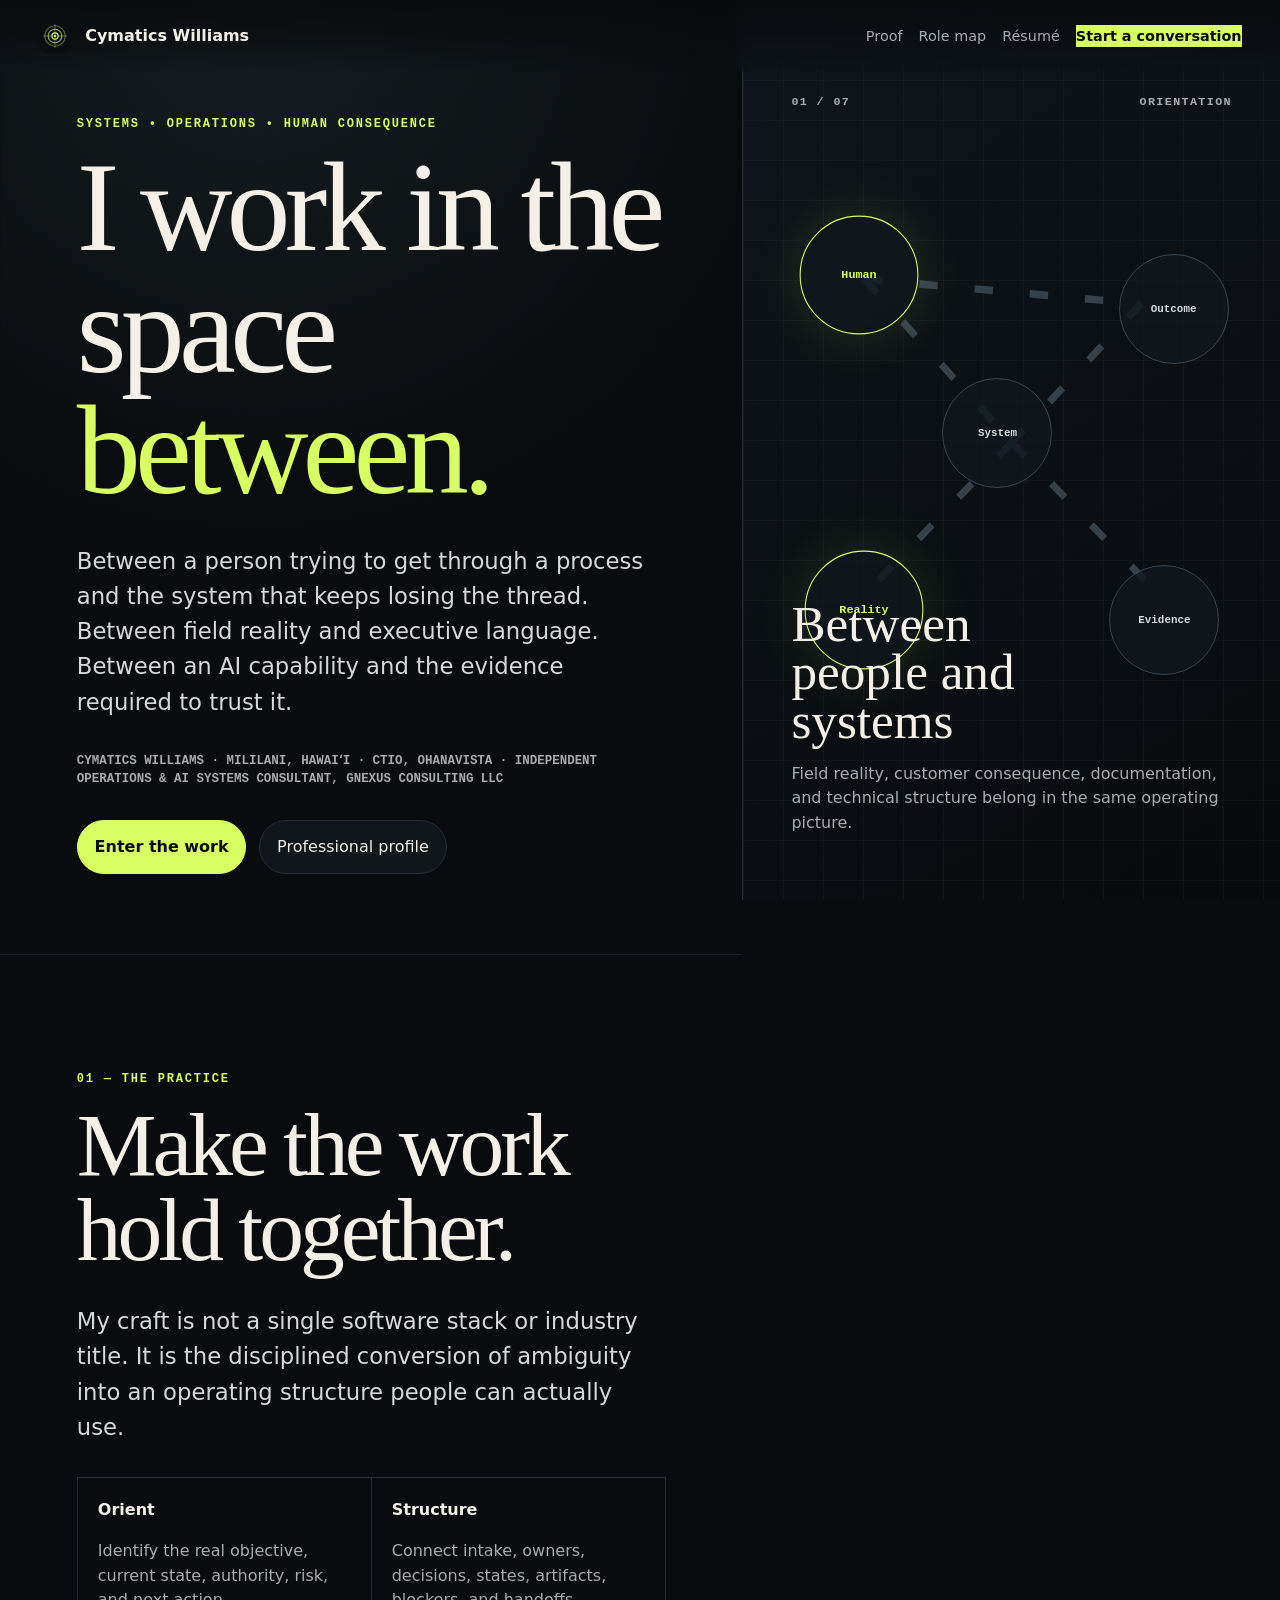
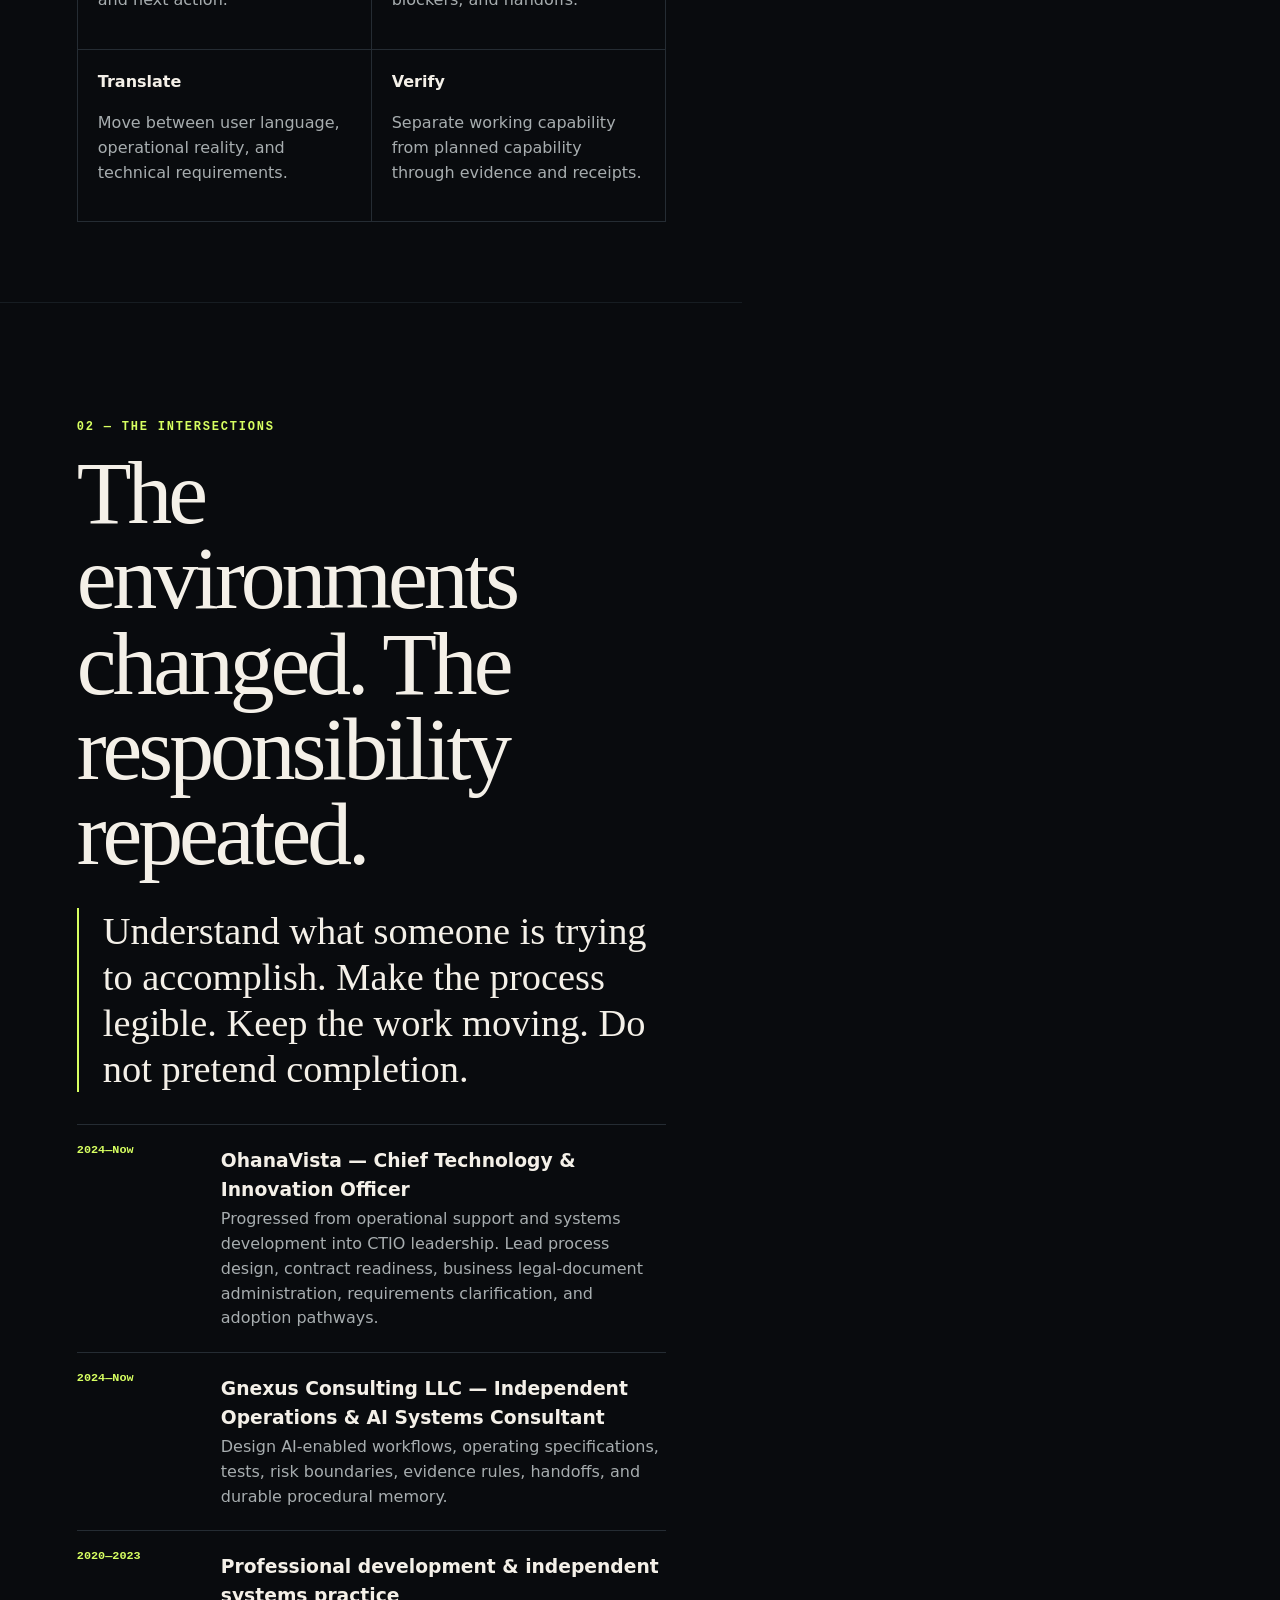
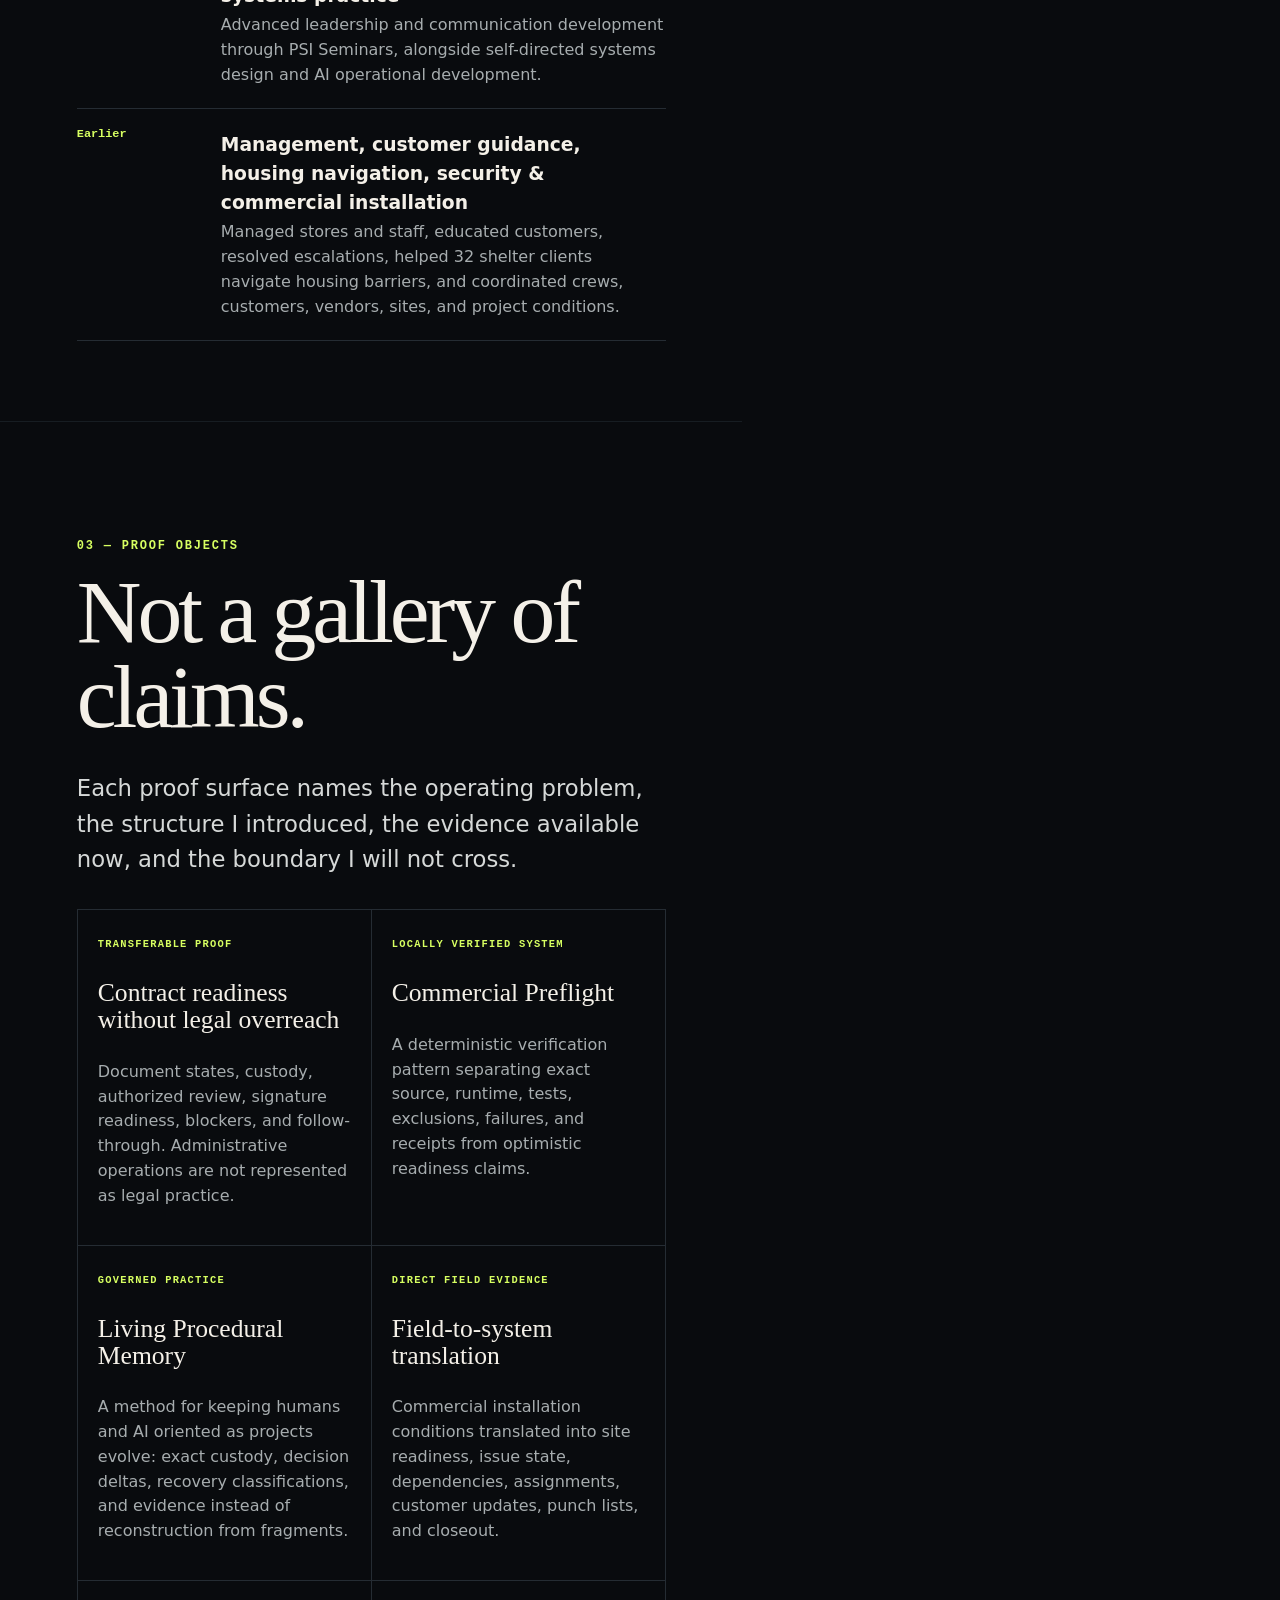
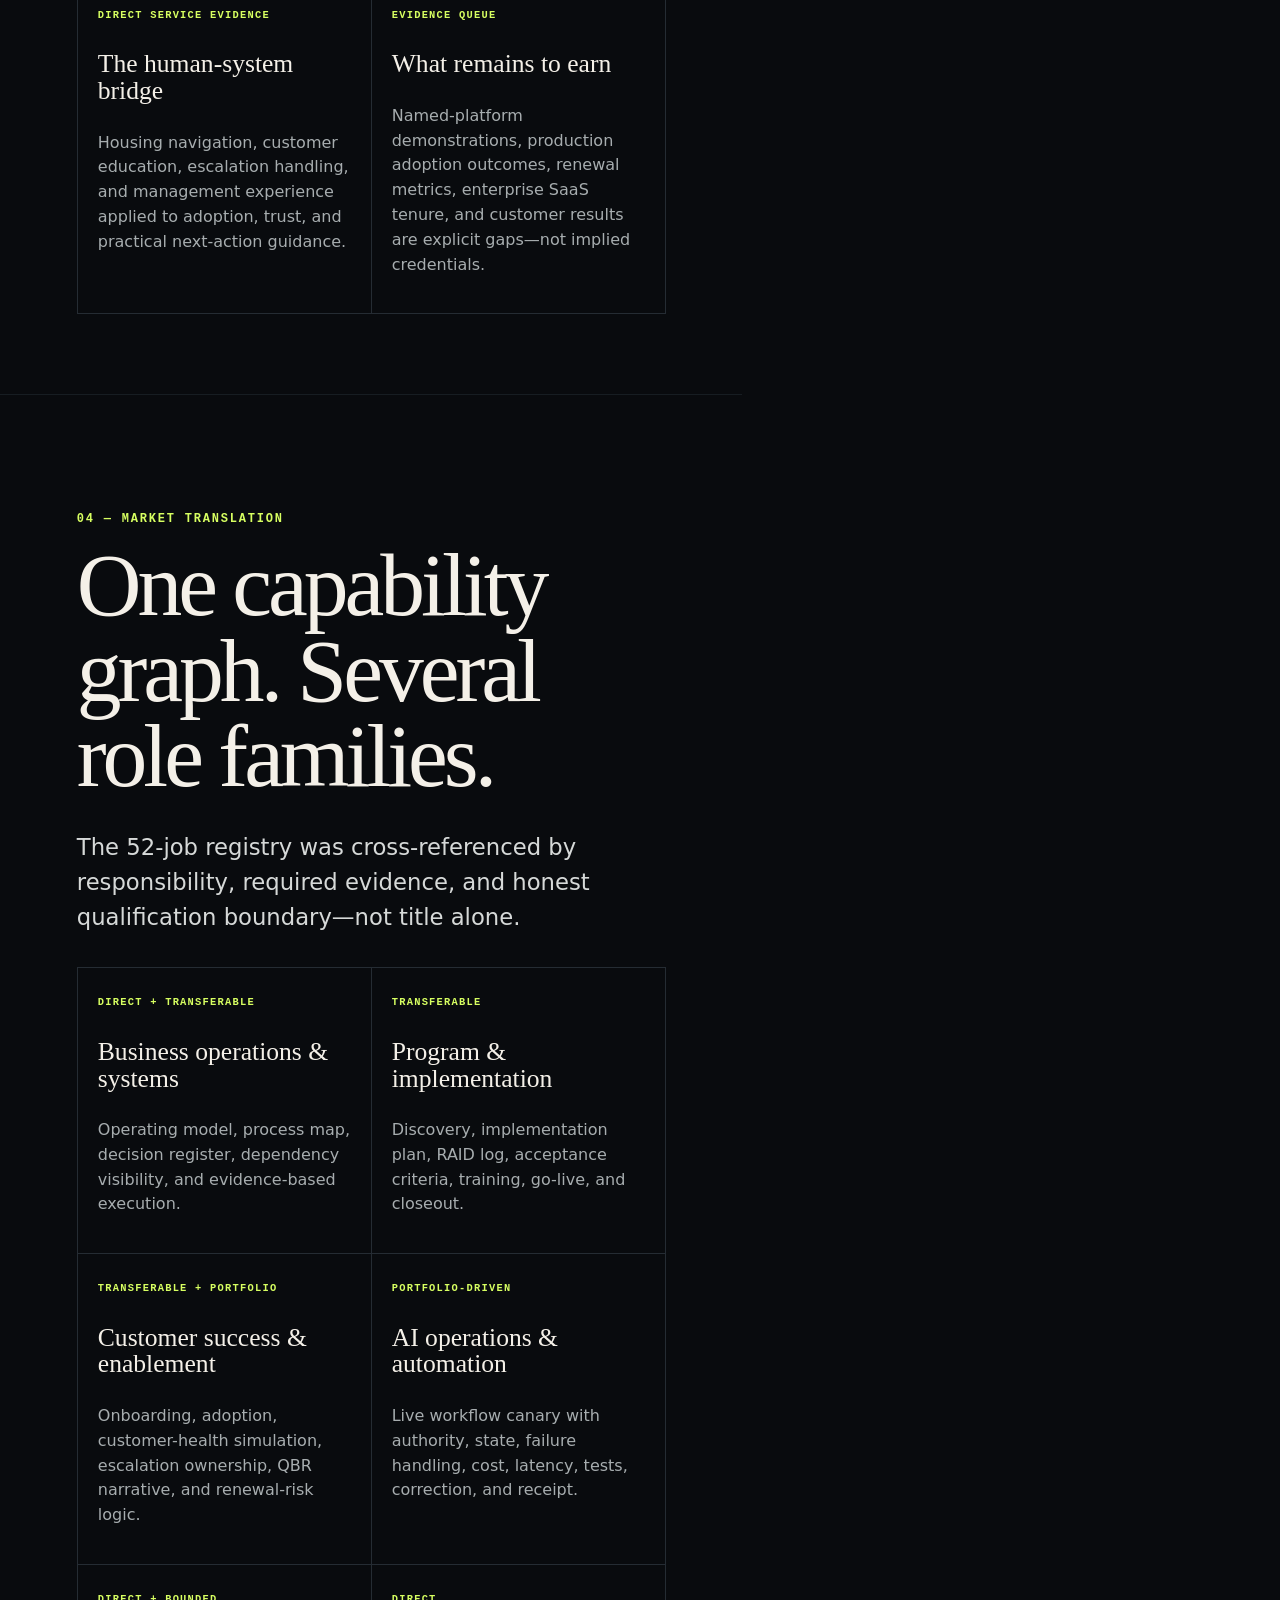
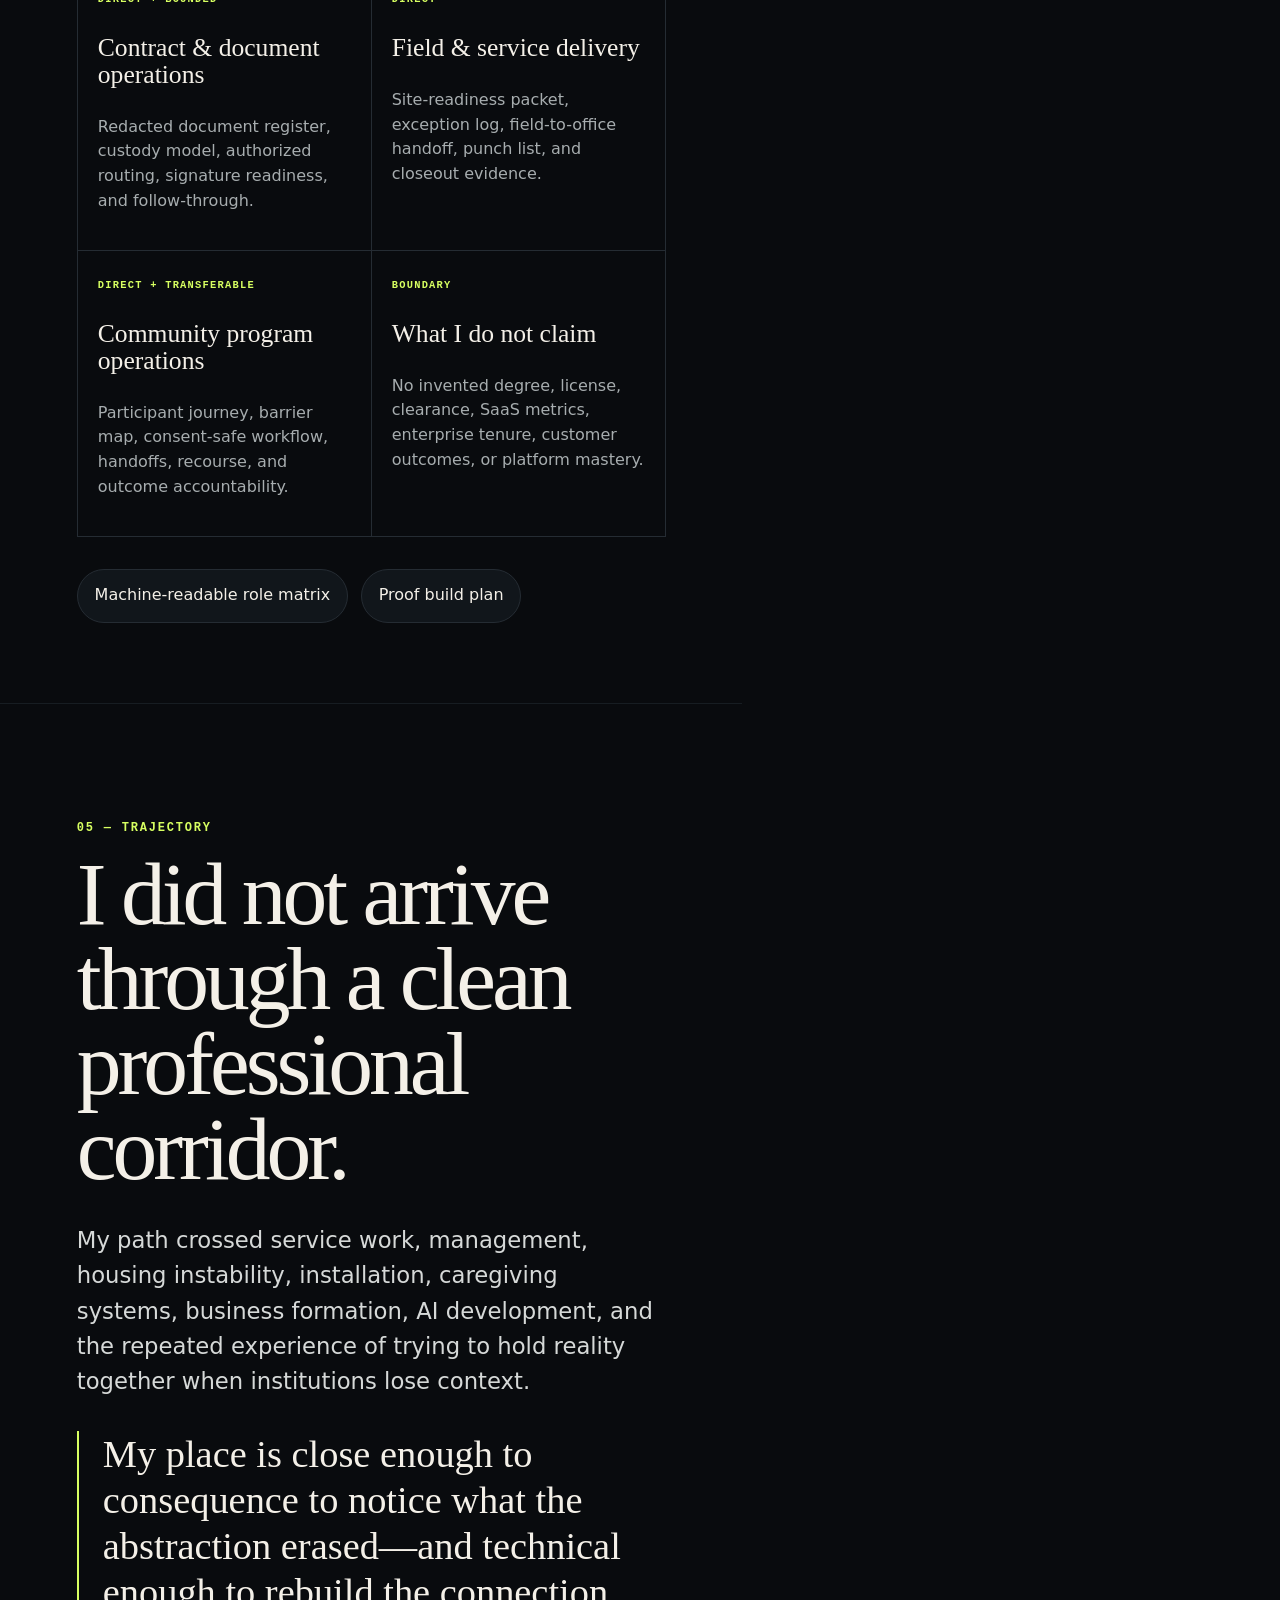
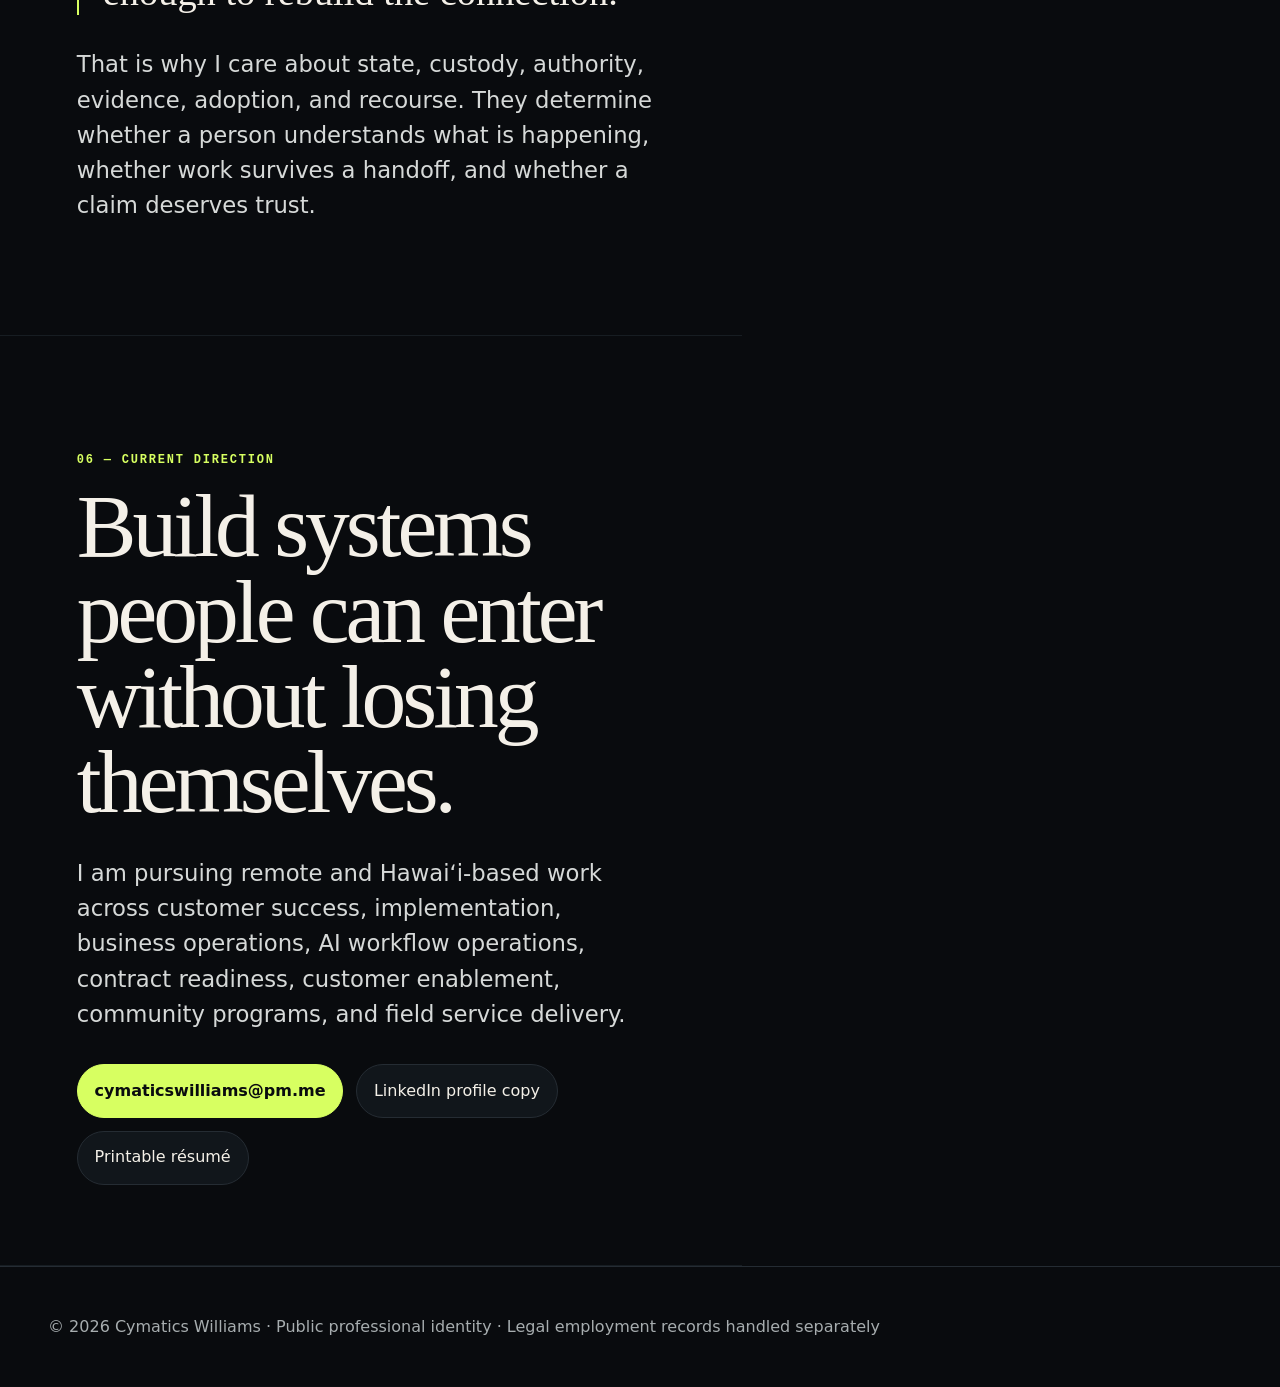
==== index.html @ 7f77fad2 "feat: build Cymatics GNX scroll-world portfolio" ====
<!doctype html><html lang="en"><head><meta charset="utf-8"><meta name="viewport" content="width=device-width,initial-scale=1"><title>Cymatics Williams — Systems, Operations & Human Consequence</title><meta name="description" content="Portfolio of Cymatics Williams: CTIO, operations and AI systems practitioner working across human needs, field reality, contract readiness, implementation, and evidence-based execution."><link rel="icon" href="assets/mark.svg"><link rel="stylesheet" href="assets/styles.css"></head><body><div class="progress"></div><header class="topbar"><a class="brand" href="/"><img src="assets/mark.svg" alt=""><span>Cymatics Williams</span></a><nav class="topnav"><a href="#proof">Proof</a><a href="#roles">Role map</a><a href="resume.html">Résumé</a><a class="cta" href="mailto:cymaticswilliams@pm.me">Start a conversation</a></nav></header><main class="world"><div class="story"><section class="scene hero" data-scene="origin"><div class="scene-inner"><p class="eyebrow">Systems • Operations • Human consequence</p><h1>I work in the space <em>between.</em></h1><p class="lede">Between a person trying to get through a process and the system that keeps losing the thread. Between field reality and executive language. Between an AI capability and the evidence required to trust it.</p><p class="micro">Cymatics Williams · Mililani, Hawaiʻi · CTIO, OhanaVista · Independent Operations & AI Systems Consultant, Gnexus Consulting LLC</p><div class="actions"><a class="button primary" href="#proof">Enter the work</a><a class="button" href="resume.html">Professional profile</a></div></div></section><section class="scene" data-scene="practice"><div class="scene-inner"><p class="eyebrow">01 — The practice</p><h2>Make the work hold together.</h2><p class="lede">My craft is not a single software stack or industry title. It is the disciplined conversion of ambiguity into an operating structure people can actually use.</p><div class="grid"><div class="card"><b>Orient</b><p>Identify the real objective, current state, authority, risk, and next action.</p></div><div class="card"><b>Structure</b><p>Connect intake, owners, decisions, states, artifacts, blockers, and handoffs.</p></div><div class="card"><b>Translate</b><p>Move between user language, operational reality, and technical requirements.</p></div><div class="card"><b>Verify</b><p>Separate working capability from planned capability through evidence and receipts.</p></div></div></div></section><section class="scene" data-scene="intersections"><div class="scene-inner"><p class="eyebrow">02 — The intersections</p><h2>The environments changed. The responsibility repeated.</h2><p class="quote">Understand what someone is trying to accomplish. Make the process legible. Keep the work moving. Do not pretend completion.</p><div class="timeline"><div class="time-row"><time>2024—Now</time><div><h3>OhanaVista — Chief Technology & Innovation Officer</h3><p>Progressed from operational support and systems development into CTIO leadership. Lead process design, contract readiness, business legal-document administration, requirements clarification, and adoption pathways.</p></div></div><div class="time-row"><time>2024—Now</time><div><h3>Gnexus Consulting LLC — Independent Operations & AI Systems Consultant</h3><p>Design AI-enabled workflows, operating specifications, tests, risk boundaries, evidence rules, handoffs, and durable procedural memory.</p></div></div><div class="time-row"><time>2020—2023</time><div><h3>Professional development & independent systems practice</h3><p>Advanced leadership and communication development through PSI Seminars, alongside self-directed systems design and AI operational development.</p></div></div><div class="time-row"><time>Earlier</time><div><h3>Management, customer guidance, housing navigation, security & commercial installation</h3><p>Managed stores and staff, educated customers, resolved escalations, helped 32 shelter clients navigate housing barriers, and coordinated crews, customers, vendors, sites, and project conditions.</p></div></div></div></div></section><section id="proof" class="scene" data-scene="proof"><div class="scene-inner"><p class="eyebrow">03 — Proof objects</p><h2>Not a gallery of claims.</h2><p class="lede">Each proof surface names the operating problem, the structure I introduced, the evidence available now, and the boundary I will not cross.</p><div class="grid"><article class="card"><span class="state">Transferable proof</span><h3>Contract readiness without legal overreach</h3><p>Document states, custody, authorized review, signature readiness, blockers, and follow-through. Administrative operations are not represented as legal practice.</p></article><article class="card"><span class="state">Locally verified system</span><h3>Commercial Preflight</h3><p>A deterministic verification pattern separating exact source, runtime, tests, exclusions, failures, and receipts from optimistic readiness claims.</p></article><article class="card"><span class="state">Governed practice</span><h3>Living Procedural Memory</h3><p>A method for keeping humans and AI oriented as projects evolve: exact custody, decision deltas, recovery classifications, and evidence instead of reconstruction from fragments.</p></article><article class="card"><span class="state">Direct field evidence</span><h3>Field-to-system translation</h3><p>Commercial installation conditions translated into site readiness, issue state, dependencies, assignments, customer updates, punch lists, and closeout.</p></article><article class="card"><span class="state">Direct service evidence</span><h3>The human-system bridge</h3><p>Housing navigation, customer education, escalation handling, and management experience applied to adoption, trust, and practical next-action guidance.</p></article><article class="card"><span class="state">Evidence queue</span><h3>What remains to earn</h3><p>Named-platform demonstrations, production adoption outcomes, renewal metrics, enterprise SaaS tenure, and customer results are explicit gaps—not implied credentials.</p></article></div></div></section><section id="roles" class="scene" data-scene="roles"><div class="scene-inner"><p class="eyebrow">04 — Market translation</p><h2>One capability graph. Several role families.</h2><p class="lede">The 52-job registry was cross-referenced by responsibility, required evidence, and honest qualification boundary—not title alone.</p><div class="grid"><article class="card"><span class="state">Direct + transferable</span><h3>Business operations & systems</h3><p>Operating model, process map, decision register, dependency visibility, and evidence-based execution.</p></article><article class="card"><span class="state">Transferable</span><h3>Program & implementation</h3><p>Discovery, implementation plan, RAID log, acceptance criteria, training, go-live, and closeout.</p></article><article class="card"><span class="state">Transferable + portfolio</span><h3>Customer success & enablement</h3><p>Onboarding, adoption, customer-health simulation, escalation ownership, QBR narrative, and renewal-risk logic.</p></article><article class="card"><span class="state">Portfolio-driven</span><h3>AI operations & automation</h3><p>Live workflow canary with authority, state, failure handling, cost, latency, tests, correction, and receipt.</p></article><article class="card"><span class="state">Direct + bounded</span><h3>Contract & document operations</h3><p>Redacted document register, custody model, authorized routing, signature readiness, and follow-through.</p></article><article class="card"><span class="state">Direct</span><h3>Field & service delivery</h3><p>Site-readiness packet, exception log, field-to-office handoff, punch list, and closeout evidence.</p></article><article class="card"><span class="state">Direct + transferable</span><h3>Community program operations</h3><p>Participant journey, barrier map, consent-safe workflow, handoffs, recourse, and outcome accountability.</p></article><article class="card"><span class="state">Boundary</span><h3>What I do not claim</h3><p>No invented degree, license, clearance, SaaS metrics, enterprise tenure, customer outcomes, or platform mastery.</p></article></div><div class="actions"><a class="button" href="data/job-proof-matrix.json">Machine-readable role matrix</a><a class="button" href="docs/PORTFOLIO_PROOF_PLAN.md">Proof build plan</a></div></div></section><section class="scene" data-scene="trajectory"><div class="scene-inner"><p class="eyebrow">05 — Trajectory</p><h2>I did not arrive through a clean professional corridor.</h2><p class="lede">My path crossed service work, management, housing instability, installation, caregiving systems, business formation, AI development, and the repeated experience of trying to hold reality together when institutions lose context.</p><p class="quote">My place is close enough to consequence to notice what the abstraction erased—and technical enough to rebuild the connection.</p><p class="lede">That is why I care about state, custody, authority, evidence, adoption, and recourse. They determine whether a person understands what is happening, whether work survives a handoff, and whether a claim deserves trust.</p></div></section><section class="scene" data-scene="contact"><div class="scene-inner"><p class="eyebrow">06 — Current direction</p><h2>Build systems people can enter without losing themselves.</h2><p class="lede">I am pursuing remote and Hawaiʻi-based work across customer success, implementation, business operations, AI workflow operations, contract readiness, customer enablement, community programs, and field service delivery.</p><div class="actions"><a class="button primary" href="mailto:cymaticswilliams@pm.me">cymaticswilliams@pm.me</a><a class="button" href="linkedin/PROFILE_COPY.md">LinkedIn profile copy</a><a class="button" href="resume.html">Printable résumé</a></div></div></section></div><aside class="world-rail"><div class="world-stage"><div class="stage-grid"></div><div class="stage-head"><span class="scene-index">01 / 07</span><span class="stage-state">ORIENTATION</span></div><div class="system-map"><svg class="connectors" viewBox="0 0 100 100" preserveAspectRatio="none"><path d="M18 20L78 25"/><path d="M78 25L50 53"/><path d="M50 53L20 82"/><path d="M50 53L80 82"/><path d="M18 20L50 53"/></svg><div class="node">Human</div><div class="node">Outcome</div><div class="node">System</div><div class="node">Reality</div><div class="node">Evidence</div></div><div class="stage-title"><strong>Between people and systems</strong><span>Field reality, customer consequence, documentation, and technical structure belong in the same operating picture.</span></div></div></aside></main><footer class="footer">© 2026 Cymatics Williams · Public professional identity · Legal employment records handled separately</footer><script src="assets/app.js"></script></body></html>
---- assets/styles.css ----
:root{--ink:#f4f0e8;--muted:#a7adaf;--bg:#090b0e;--panel:#101419;--line:#252c33;--signal:#d7ff61;--blue:#80d5ff;--serif:Georgia,'Times New Roman',serif;--sans:Inter,system-ui,'Segoe UI',sans-serif;--mono:Consolas,monospace}*{box-sizing:border-box}html{scroll-behavior:smooth;background:var(--bg)}body{margin:0;color:var(--ink);background:radial-gradient(circle at 20% 0,#161d20,transparent 34rem),var(--bg);font:16px/1.55 var(--sans)}a{color:inherit}a:hover{color:var(--signal)}.topbar{position:fixed;z-index:40;inset:0 0 auto;height:72px;display:flex;align-items:center;justify-content:space-between;padding:0 clamp(1rem,3vw,3rem);background:linear-gradient(#090b0ef2,#090b0eaa,transparent);backdrop-filter:blur(8px)}.brand{display:flex;align-items:center;gap:.8rem;text-decoration:none;font-weight:800}.brand img{width:34px}.topnav{display:flex;gap:1rem;align-items:center}.topnav a{text-decoration:none;color:var(--muted);font-size:.9rem}.topnav .cta,.button.primary{color:#090b0e;background:var(--signal);border-color:var(--signal);font-weight:800}.progress{position:fixed;z-index:50;top:0;left:0;height:3px;width:0;background:linear-gradient(90deg,var(--signal),var(--blue))}.world{display:grid;grid-template-columns:minmax(0,1fr) minmax(330px,42vw);max-width:1600px;margin:auto}.scene{min-height:100vh;padding:clamp(7rem,13vh,10rem) clamp(1.25rem,6vw,6rem) 5rem;display:flex;align-items:center;border-bottom:1px solid #171d22}.scene-inner{max-width:780px}.eyebrow{font:700 .75rem var(--mono);text-transform:uppercase;letter-spacing:.15em;color:var(--signal);margin:0 0 1rem}.hero h1,.scene h2,.page h1{font-family:var(--serif);font-weight:400;letter-spacing:-.045em;line-height:.95;margin:0}.hero h1{font-size:clamp(4rem,10vw,9.2rem)}.hero h1 em{font-style:normal;color:var(--signal)}.scene h2{font-size:clamp(3rem,7vw,6.4rem);max-width:12ch}.lede{font-size:clamp(1.12rem,2vw,1.42rem);color:#d6d9d8;max-width:65ch;margin:2rem 0}.micro{font:600 .78rem/1.45 var(--mono);color:var(--muted);text-transform:uppercase}.actions{display:flex;flex-wrap:wrap;gap:.8rem;margin-top:2rem}.button{display:inline-flex;padding:.85rem 1.05rem;border:1px solid var(--line);border-radius:99px;text-decoration:none;background:#11161b}.world-stage{position:sticky;top:0;height:100vh;border-left:1px solid var(--line);overflow:hidden;background:linear-gradient(150deg,#0f151a,#080a0d)}.stage-grid{position:absolute;inset:0;background-image:linear-gradient(#ffffff08 1px,transparent 1px),linear-gradient(90deg,#ffffff08 1px,transparent 1px);background-size:40px 40px}.stage-head{position:absolute;top:95px;left:3rem;right:3rem;display:flex;justify-content:space-between}.scene-index,.stage-state{font:700 .73rem var(--mono);color:var(--muted);letter-spacing:.12em}.stage-title{position:absolute;left:3rem;right:2rem;bottom:4rem}.stage-title strong{display:block;font:400 clamp(2rem,4vw,4.5rem)/.95 var(--serif);max-width:9ch}.stage-title span{display:block;color:var(--muted);margin-top:1rem;max-width:42ch}.system-map{position:absolute;inset:20% 7% 25%}.node{position:absolute;display:grid;place-items:center;width:110px;aspect-ratio:1;border:1px solid #3a444c;border-radius:50%;background:#11171dcc;color:#d7dddd;text-align:center;font:700 .68rem var(--mono);transition:.6s}.node.active{border-color:var(--signal);color:var(--signal);transform:scale(1.08);box-shadow:0 0 55px #d7ff6120}.node:nth-of-type(1){left:5%;top:8%}.node:nth-of-type(2){right:3%;top:15%}.node:nth-of-type(3){left:35%;top:40%}.node:nth-of-type(4){left:6%;bottom:2%}.node:nth-of-type(5){right:5%;bottom:0}.connectors{position:absolute;inset:0;width:100%;height:100%}.connectors path{fill:none;stroke:#34404a;stroke-width:1.5;stroke-dasharray:4 8}.connectors path.active{stroke:var(--signal)}.grid{display:grid;grid-template-columns:repeat(2,minmax(0,1fr));gap:1px;background:var(--line);border:1px solid var(--line);margin-top:2rem}.card{background:var(--bg);padding:1.25rem}.card b{display:block;margin-bottom:.4rem}.card p,.card li{color:var(--muted)}.state{font:700 .65rem var(--mono);color:var(--signal);letter-spacing:.12em;text-transform:uppercase}.card h3{font:400 1.6rem/1.05 var(--serif)}.quote{border-left:2px solid var(--signal);padding-left:1.5rem;margin:2rem 0;font:400 clamp(1.5rem,3vw,2.4rem)/1.2 var(--serif)}.timeline{border-top:1px solid var(--line)}.time-row{display:grid;grid-template-columns:8rem 1fr;gap:1rem;padding:1.1rem 0;border-bottom:1px solid var(--line)}.time-row time{font:700 .74rem var(--mono);color:var(--signal)}.time-row h3,.time-row p{margin:.2rem 0}.time-row p{color:var(--muted)}.page{max-width:980px;margin:auto;padding:9rem 1.25rem 6rem}.page h1{font-size:clamp(3rem,8vw,6rem)}.page h2{font:400 2rem var(--serif);margin-top:3rem}.page p,.page li{color:#c7ccce}.meta{color:var(--signal);font:700 .73rem var(--mono);letter-spacing:.12em;text-transform:uppercase}.truth{padding:1rem;border:1px solid #73512f;background:#21170e;color:#ffd9b5;margin:2rem 0}.footer{padding:3rem;border-top:1px solid var(--line);color:var(--muted)}@media(max-width:900px){.world{display:block}.world-rail{display:none}.topnav a:not(.cta){display:none}.scene{min-height:auto;padding-top:7rem;padding-bottom:7rem}.hero{min-height:100vh}.grid{grid-template-columns:1fr}.time-row{grid-template-columns:1fr}}@media print{body{background:white;color:#111}.topbar,.world-rail,.progress,.actions{display:none}.page{padding:0}.page p,.page li{color:#222}}
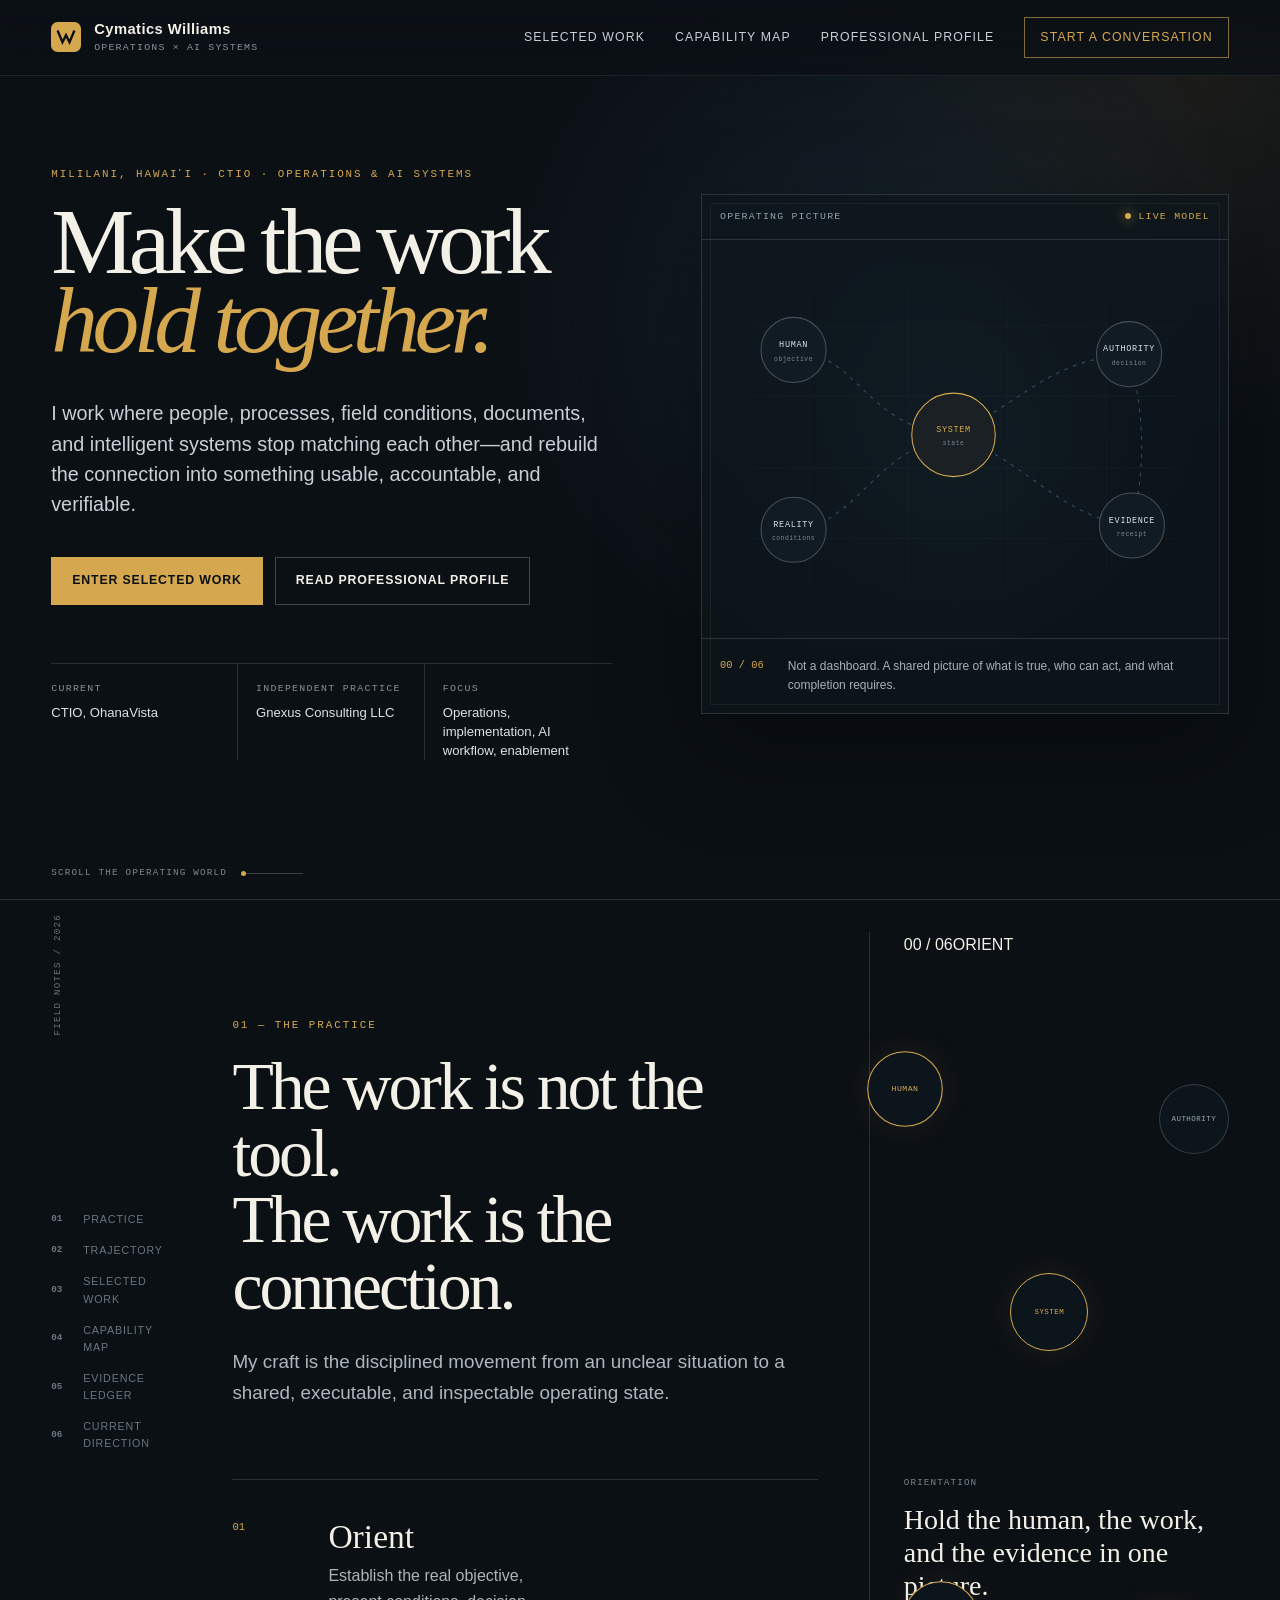
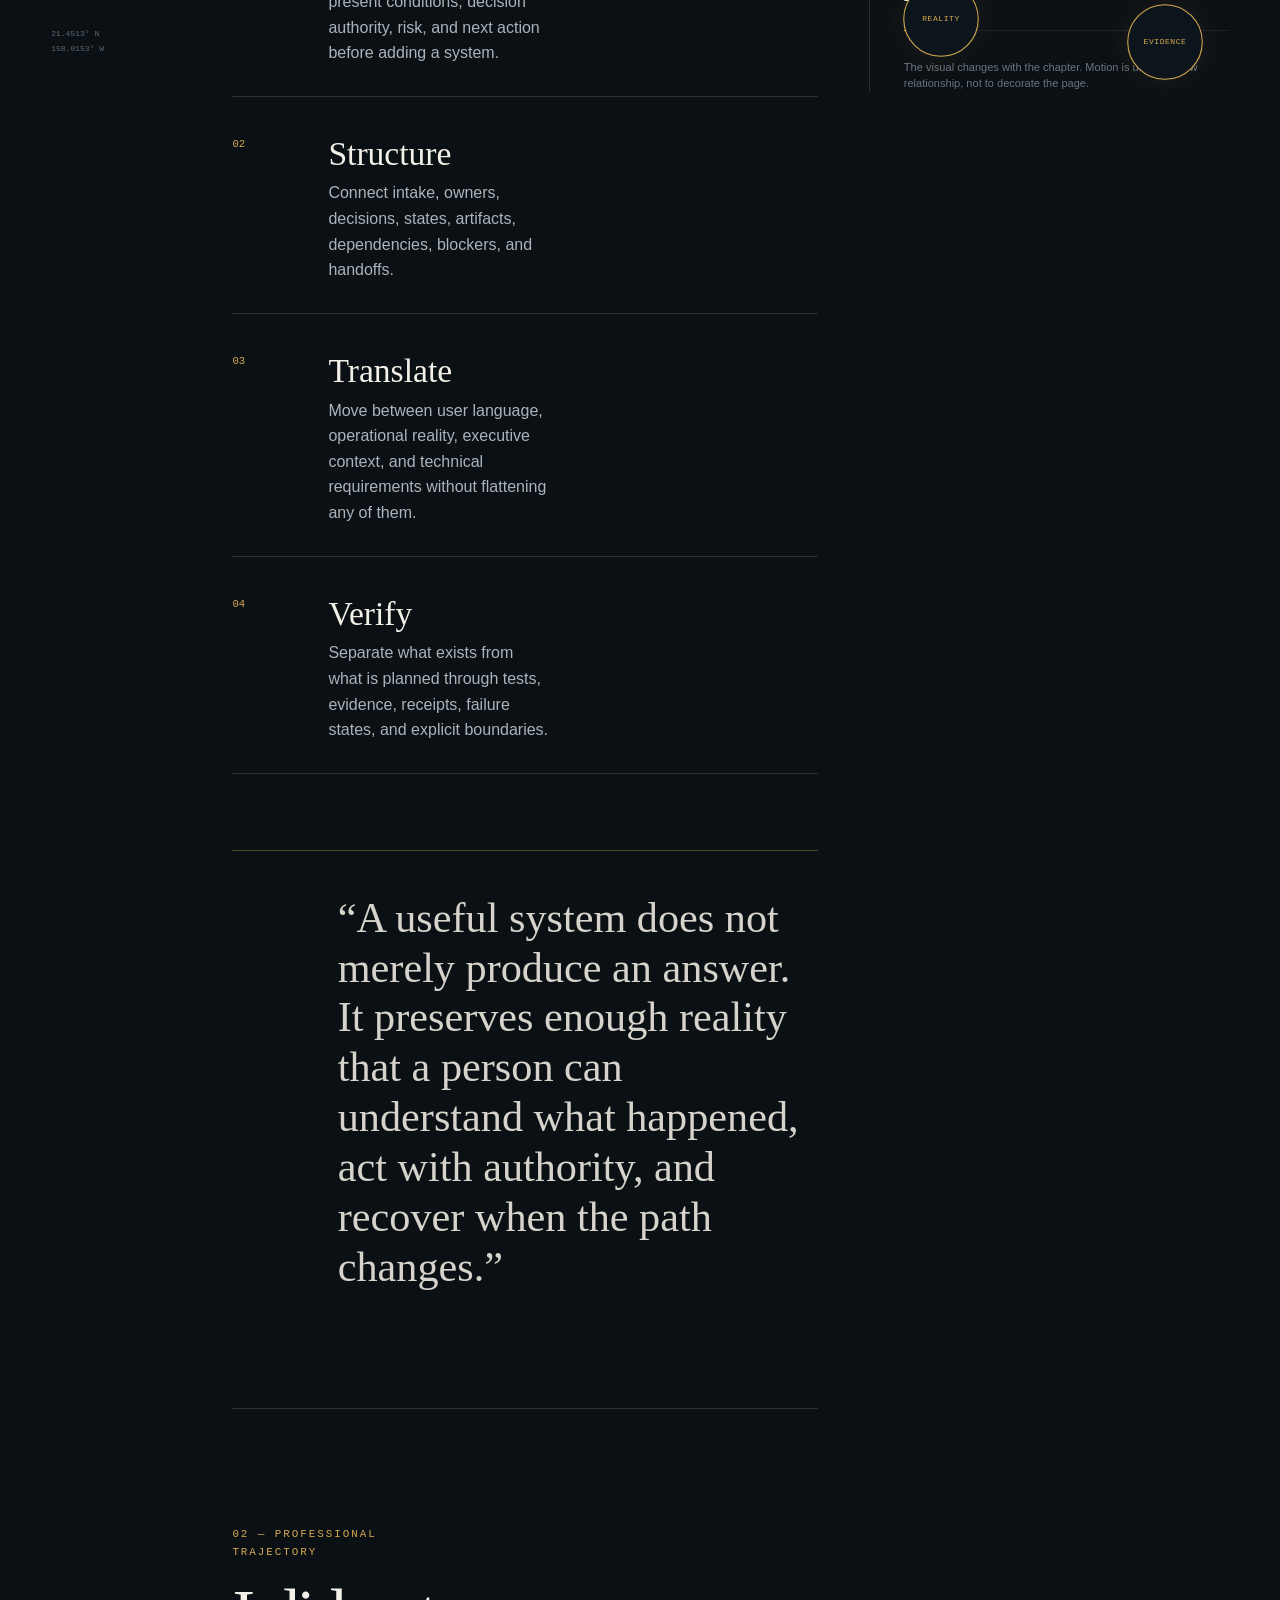
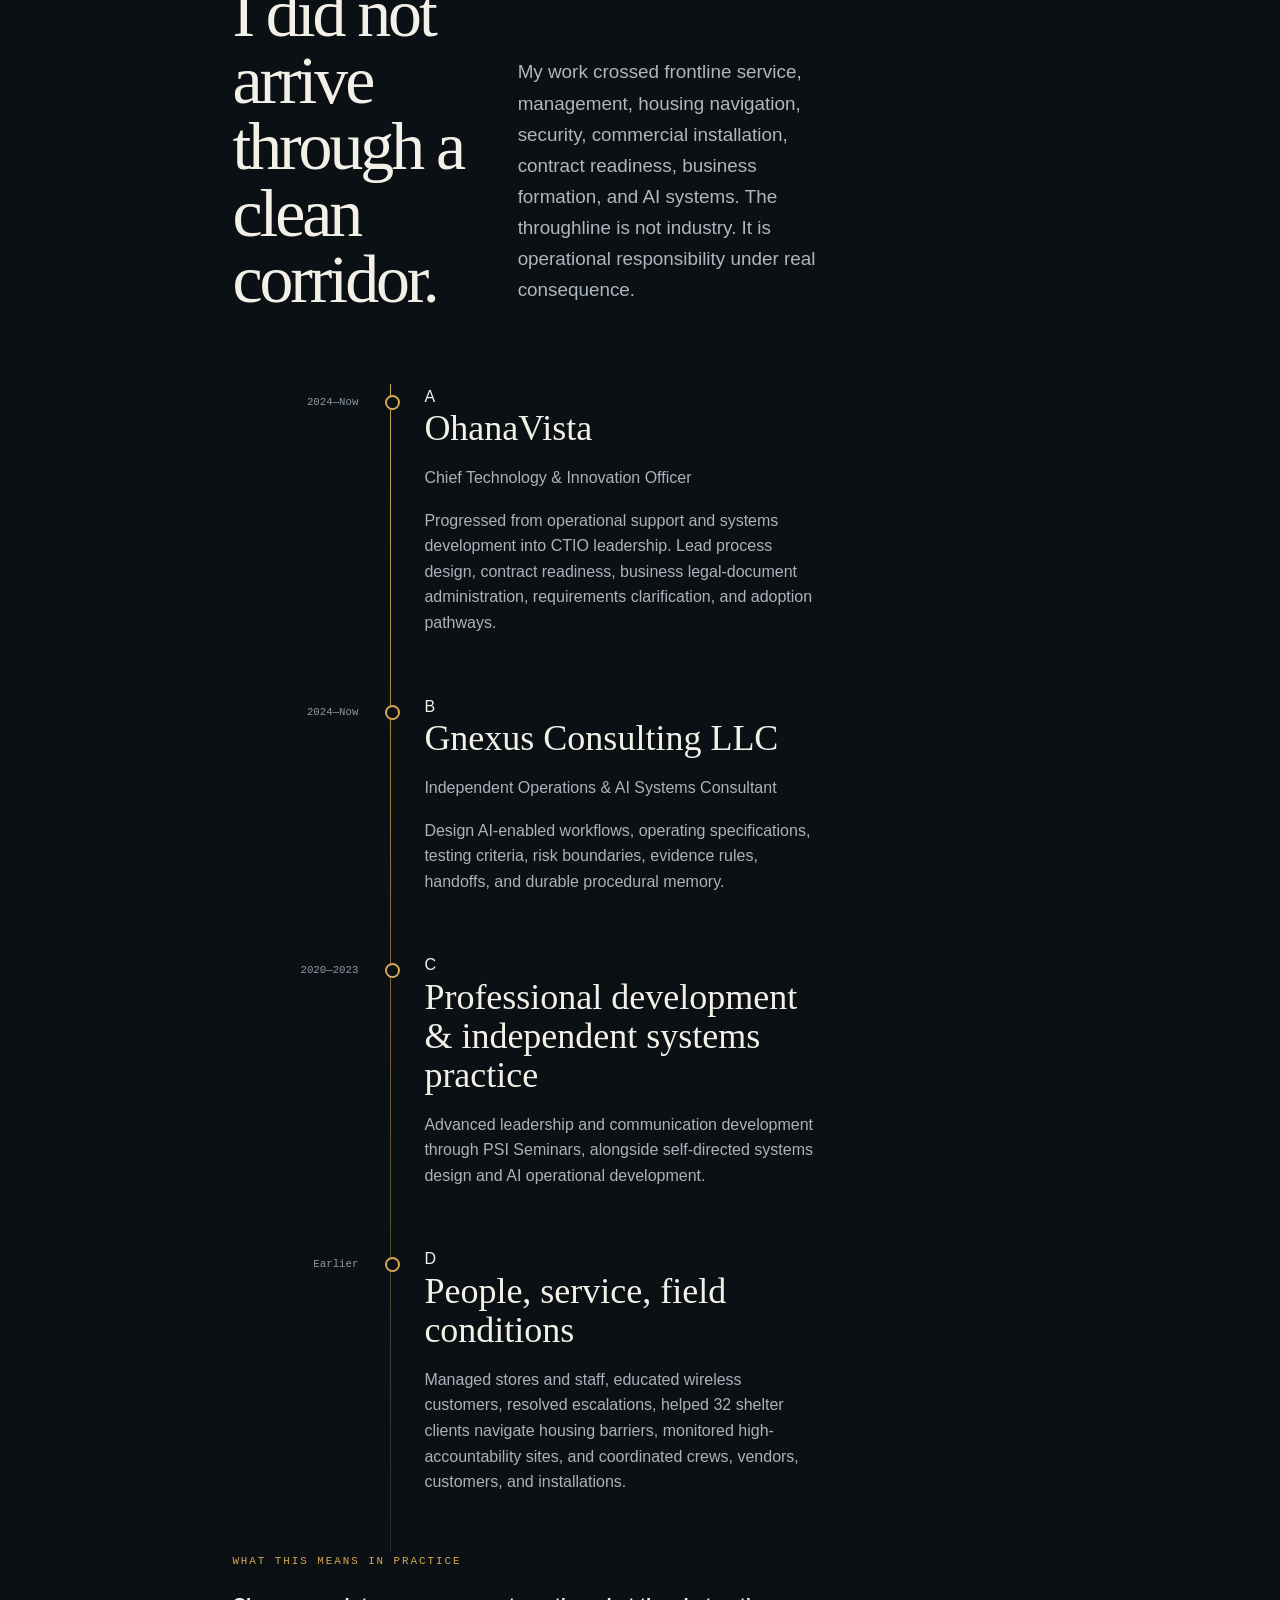
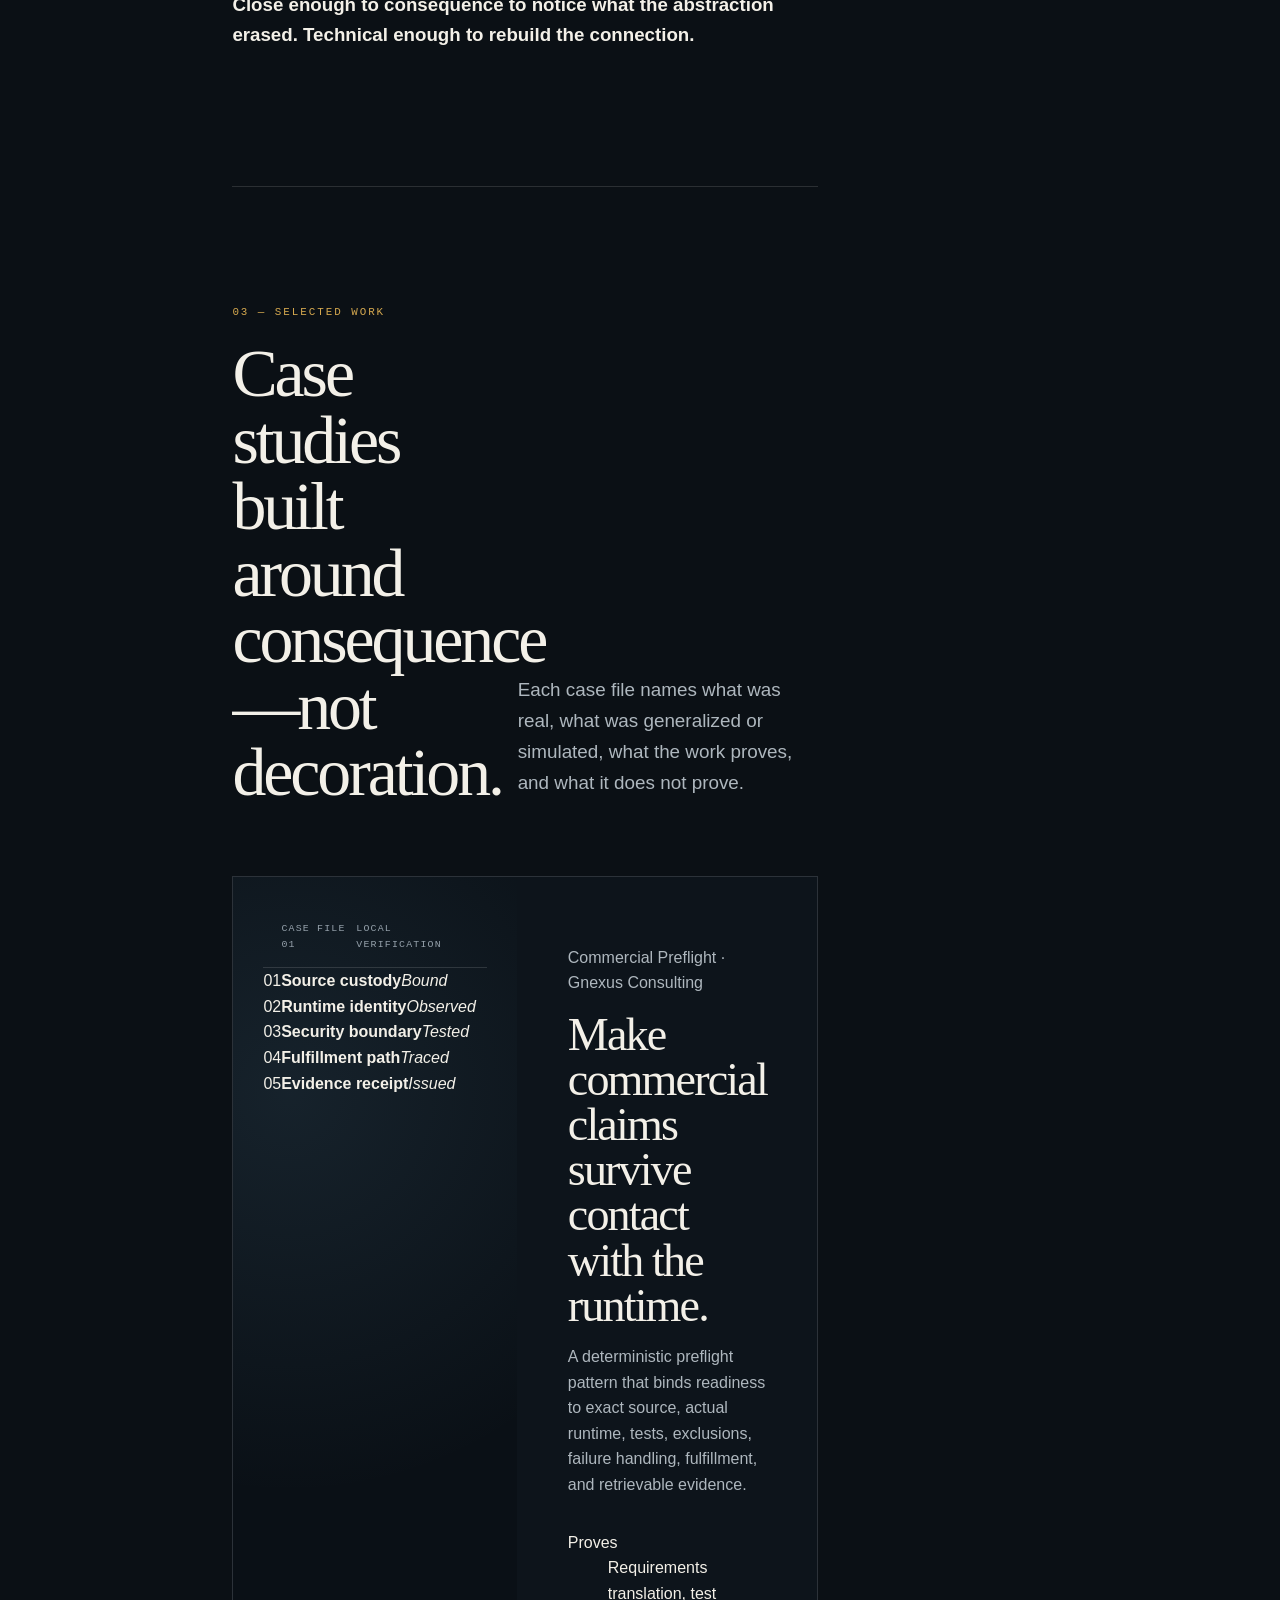
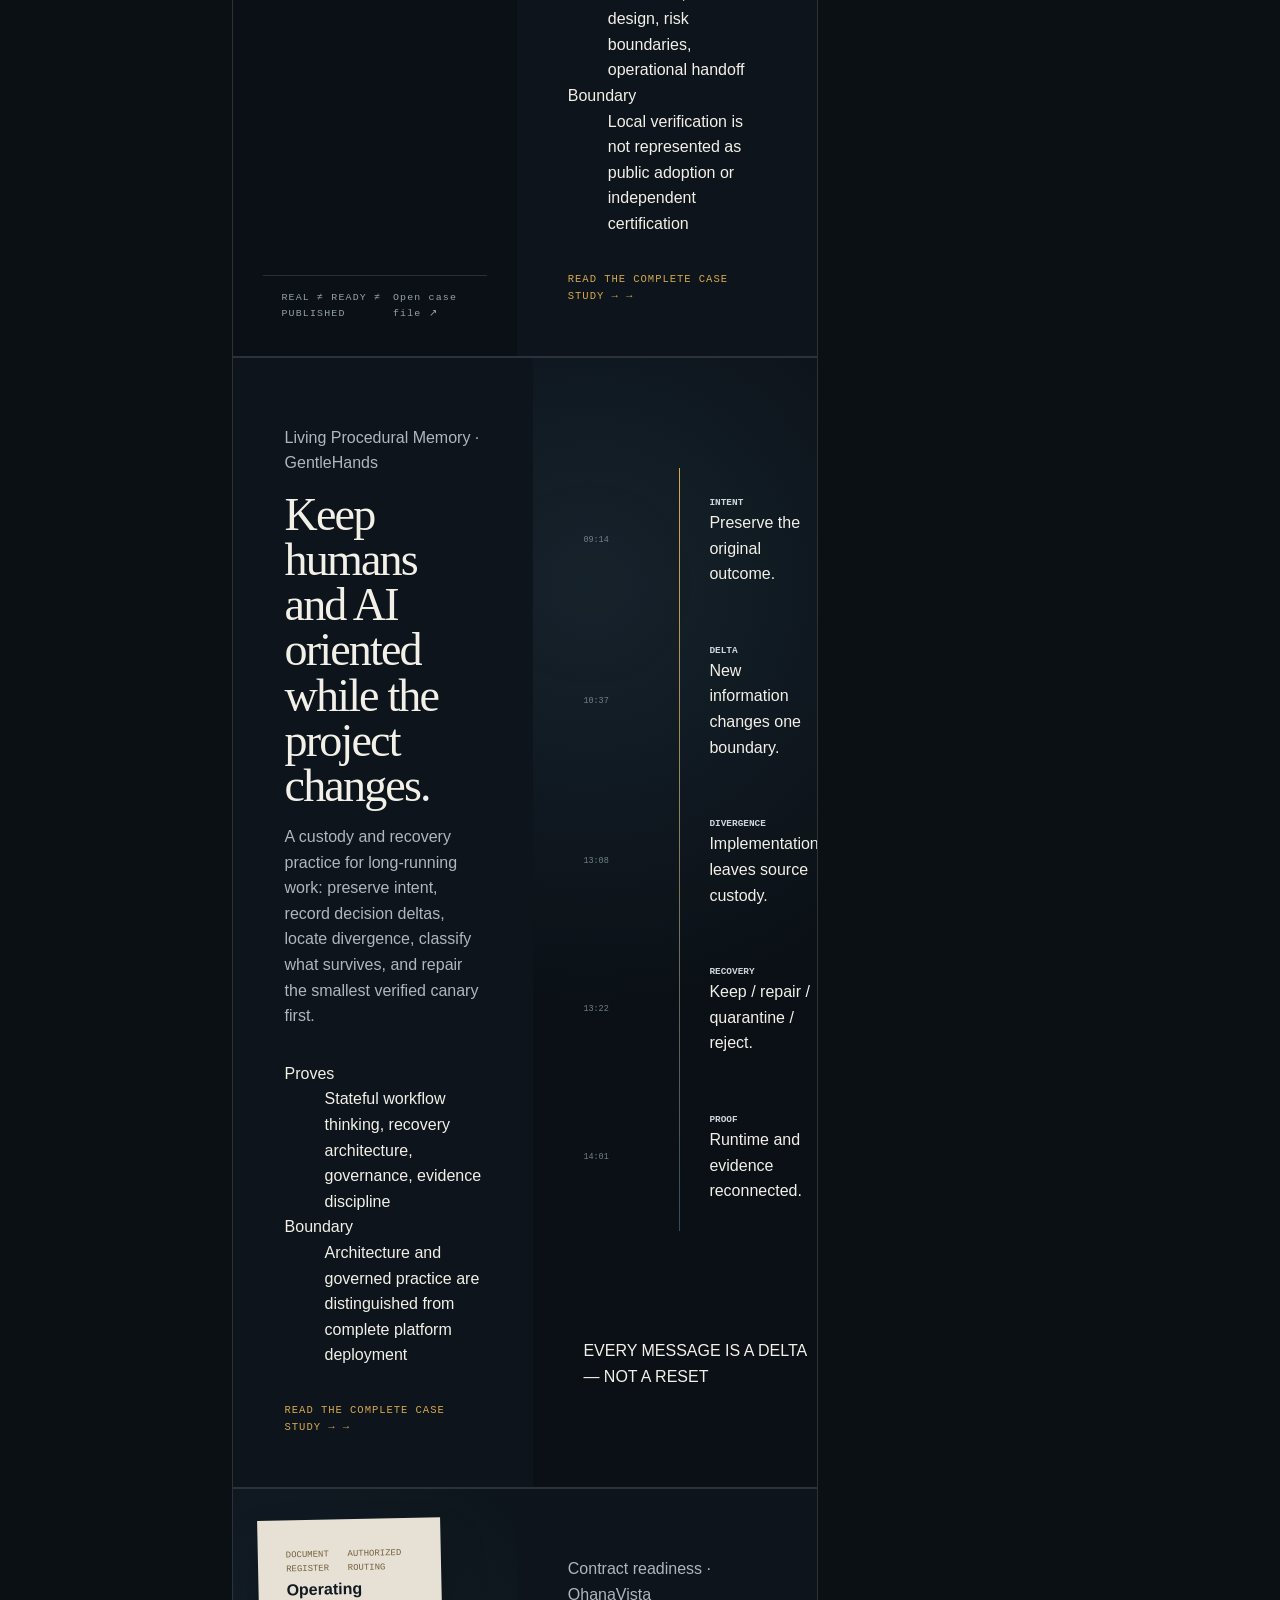
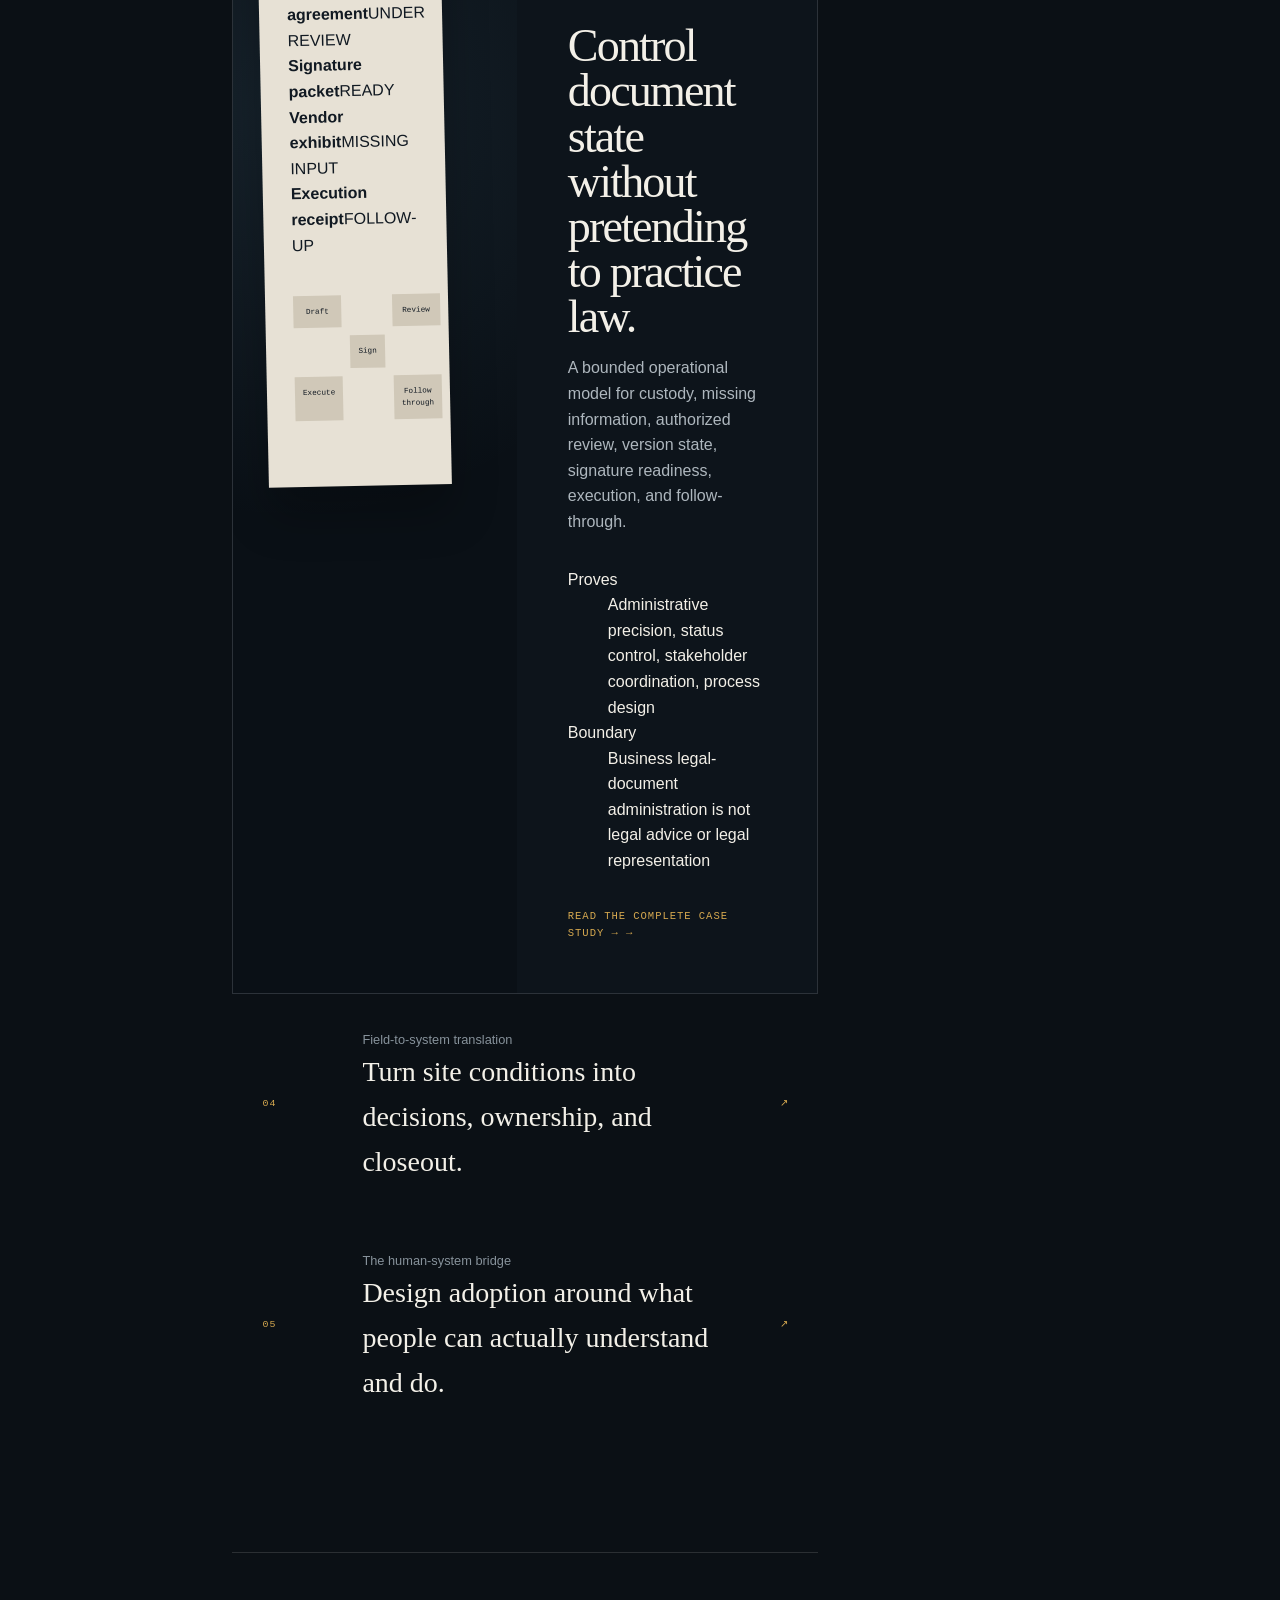
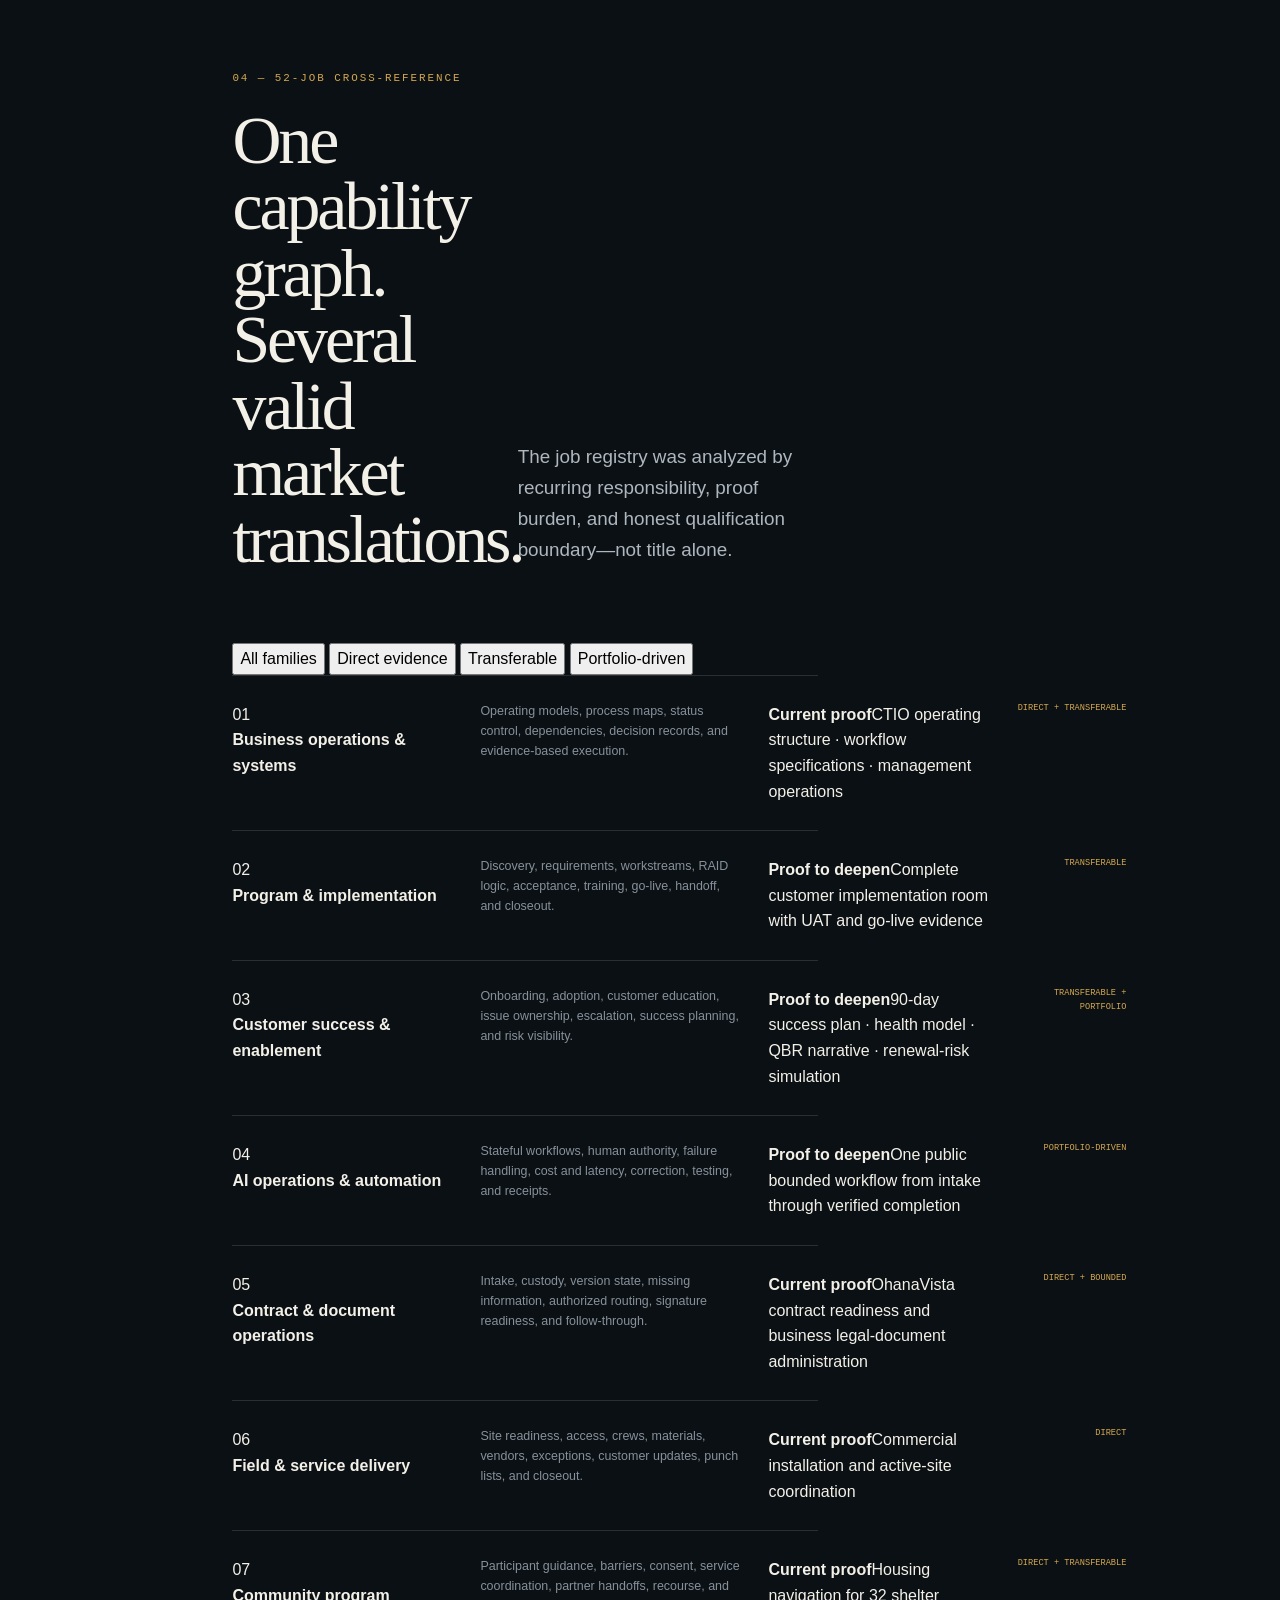
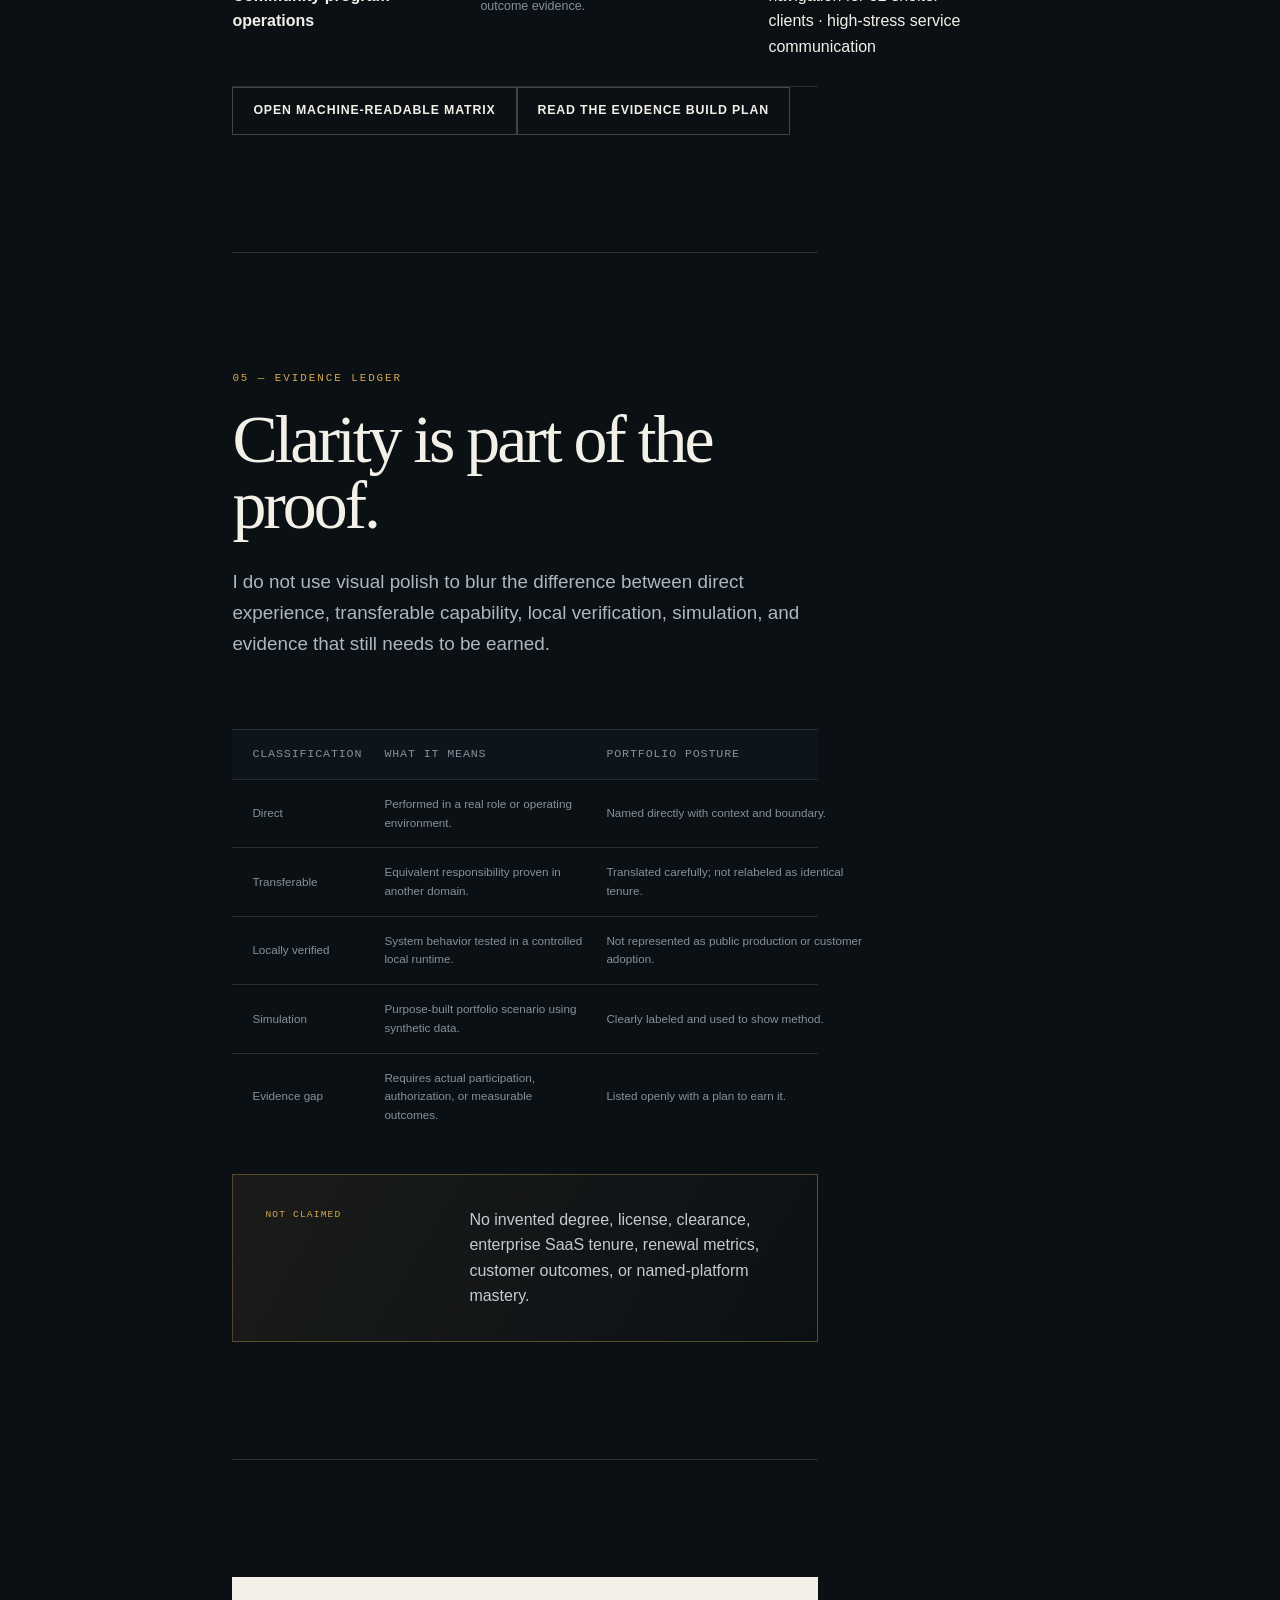
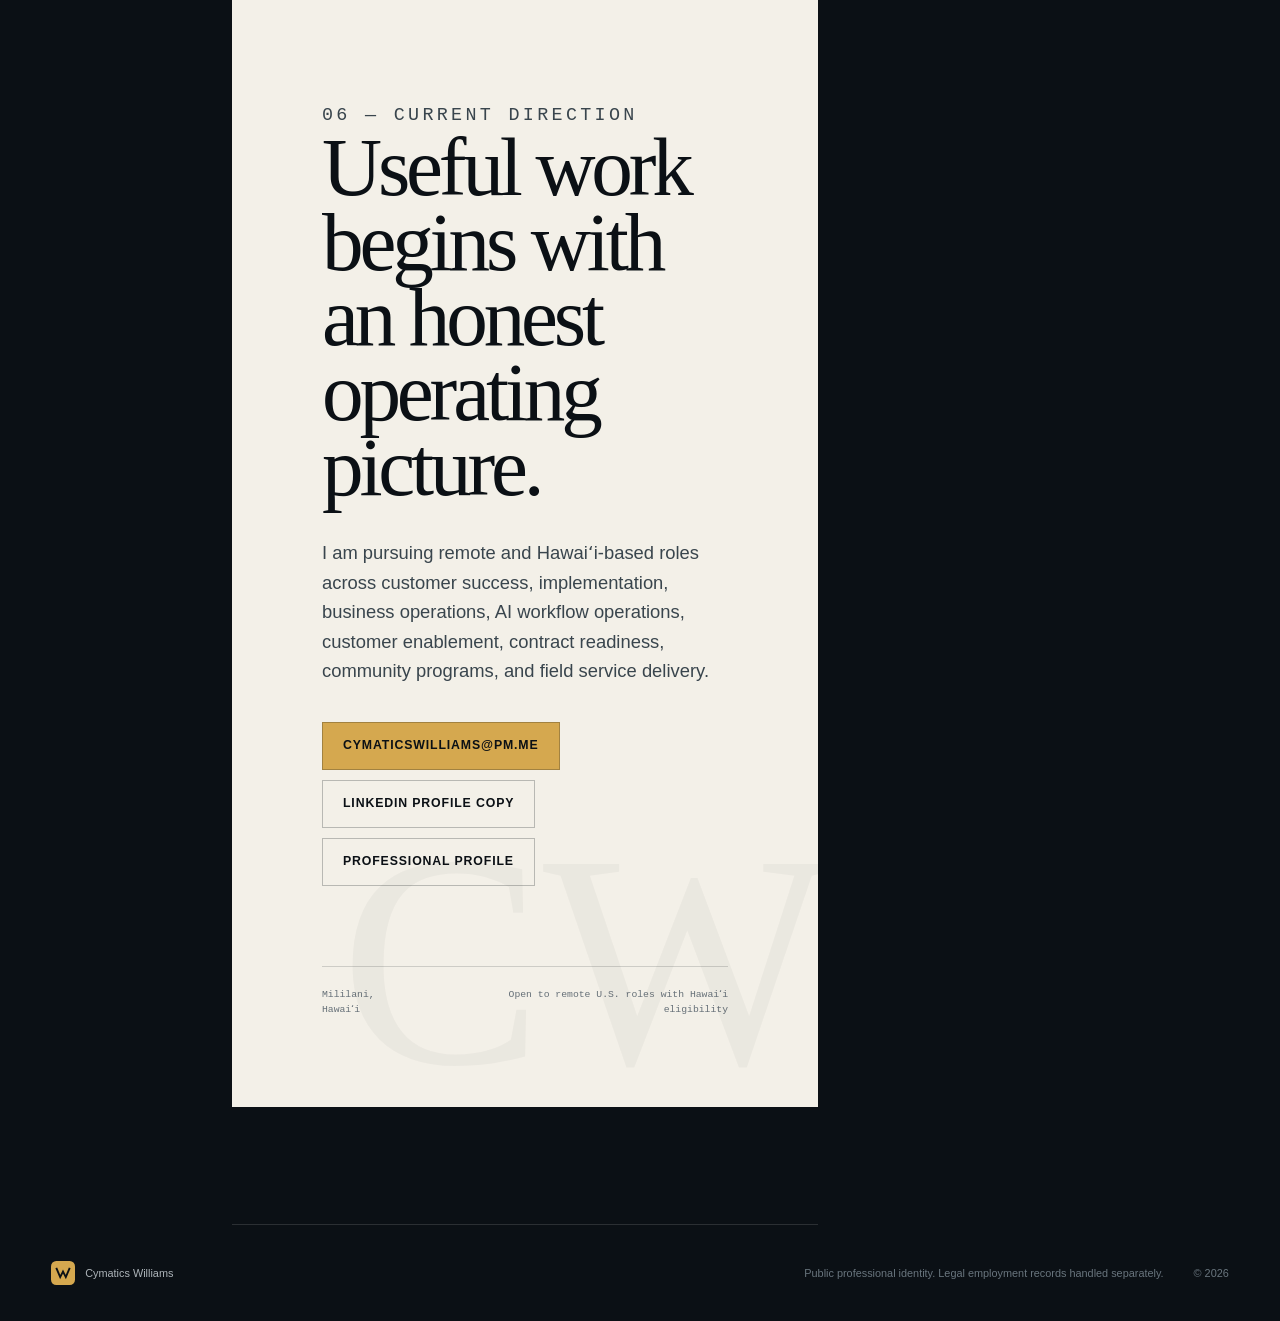
==== commit 715b5ac7: "design: replace scaffold with flagship evidence-led portfolio" ====
--- a/index.html
+++ b/index.html
@@ -1 +1,107 @@
-<!doctype html><html lang="en"><head><meta charset="utf-8"><meta name="viewport" content="width=device-width,initial-scale=1"><title>Cymatics Williams — Systems, Operations & Human Consequence</title><meta name="description" content="Portfolio of Cymatics Williams: CTIO, operations and AI systems practitioner working across human needs, field reality, contract readiness, implementation, and evidence-based execution."><link rel="icon" href="assets/mark.svg"><link rel="stylesheet" href="assets/styles.css"></head><body><div class="progress"></div><header class="topbar"><a class="brand" href="/"><img src="assets/mark.svg" alt=""><span>Cymatics Williams</span></a><nav class="topnav"><a href="#proof">Proof</a><a href="#roles">Role map</a><a href="resume.html">Résumé</a><a class="cta" href="mailto:cymaticswilliams@pm.me">Start a conversation</a></nav></header><main class="world"><div class="story"><section class="scene hero" data-scene="origin"><div class="scene-inner"><p class="eyebrow">Systems • Operations • Human consequence</p><h1>I work in the space <em>between.</em></h1><p class="lede">Between a person trying to get through a process and the system that keeps losing the thread. Between field reality and executive language. Between an AI capability and the evidence required to trust it.</p><p class="micro">Cymatics Williams · Mililani, Hawaiʻi · CTIO, OhanaVista · Independent Operations & AI Systems Consultant, Gnexus Consulting LLC</p><div class="actions"><a class="button primary" href="#proof">Enter the work</a><a class="button" href="resume.html">Professional profile</a></div></div></section><section class="scene" data-scene="practice"><div class="scene-inner"><p class="eyebrow">01 — The practice</p><h2>Make the work hold together.</h2><p class="lede">My craft is not a single software stack or industry title. It is the disciplined conversion of ambiguity into an operating structure people can actually use.</p><div class="grid"><div class="card"><b>Orient</b><p>Identify the real objective, current state, authority, risk, and next action.</p></div><div class="card"><b>Structure</b><p>Connect intake, owners, decisions, states, artifacts, blockers, and handoffs.</p></div><div class="card"><b>Translate</b><p>Move between user language, operational reality, and technical requirements.</p></div><div class="card"><b>Verify</b><p>Separate working capability from planned capability through evidence and receipts.</p></div></div></div></section><section class="scene" data-scene="intersections"><div class="scene-inner"><p class="eyebrow">02 — The intersections</p><h2>The environments changed. The responsibility repeated.</h2><p class="quote">Understand what someone is trying to accomplish. Make the process legible. Keep the work moving. Do not pretend completion.</p><div class="timeline"><div class="time-row"><time>2024—Now</time><div><h3>OhanaVista — Chief Technology & Innovation Officer</h3><p>Progressed from operational support and systems development into CTIO leadership. Lead process design, contract readiness, business legal-document administration, requirements clarification, and adoption pathways.</p></div></div><div class="time-row"><time>2024—Now</time><div><h3>Gnexus Consulting LLC — Independent Operations & AI Systems Consultant</h3><p>Design AI-enabled workflows, operating specifications, tests, risk boundaries, evidence rules, handoffs, and durable procedural memory.</p></div></div><div class="time-row"><time>2020—2023</time><div><h3>Professional development & independent systems practice</h3><p>Advanced leadership and communication development through PSI Seminars, alongside self-directed systems design and AI operational development.</p></div></div><div class="time-row"><time>Earlier</time><div><h3>Management, customer guidance, housing navigation, security & commercial installation</h3><p>Managed stores and staff, educated customers, resolved escalations, helped 32 shelter clients navigate housing barriers, and coordinated crews, customers, vendors, sites, and project conditions.</p></div></div></div></div></section><section id="proof" class="scene" data-scene="proof"><div class="scene-inner"><p class="eyebrow">03 — Proof objects</p><h2>Not a gallery of claims.</h2><p class="lede">Each proof surface names the operating problem, the structure I introduced, the evidence available now, and the boundary I will not cross.</p><div class="grid"><article class="card"><span class="state">Transferable proof</span><h3>Contract readiness without legal overreach</h3><p>Document states, custody, authorized review, signature readiness, blockers, and follow-through. Administrative operations are not represented as legal practice.</p></article><article class="card"><span class="state">Locally verified system</span><h3>Commercial Preflight</h3><p>A deterministic verification pattern separating exact source, runtime, tests, exclusions, failures, and receipts from optimistic readiness claims.</p></article><article class="card"><span class="state">Governed practice</span><h3>Living Procedural Memory</h3><p>A method for keeping humans and AI oriented as projects evolve: exact custody, decision deltas, recovery classifications, and evidence instead of reconstruction from fragments.</p></article><article class="card"><span class="state">Direct field evidence</span><h3>Field-to-system translation</h3><p>Commercial installation conditions translated into site readiness, issue state, dependencies, assignments, customer updates, punch lists, and closeout.</p></article><article class="card"><span class="state">Direct service evidence</span><h3>The human-system bridge</h3><p>Housing navigation, customer education, escalation handling, and management experience applied to adoption, trust, and practical next-action guidance.</p></article><article class="card"><span class="state">Evidence queue</span><h3>What remains to earn</h3><p>Named-platform demonstrations, production adoption outcomes, renewal metrics, enterprise SaaS tenure, and customer results are explicit gaps—not implied credentials.</p></article></div></div></section><section id="roles" class="scene" data-scene="roles"><div class="scene-inner"><p class="eyebrow">04 — Market translation</p><h2>One capability graph. Several role families.</h2><p class="lede">The 52-job registry was cross-referenced by responsibility, required evidence, and honest qualification boundary—not title alone.</p><div class="grid"><article class="card"><span class="state">Direct + transferable</span><h3>Business operations & systems</h3><p>Operating model, process map, decision register, dependency visibility, and evidence-based execution.</p></article><article class="card"><span class="state">Transferable</span><h3>Program & implementation</h3><p>Discovery, implementation plan, RAID log, acceptance criteria, training, go-live, and closeout.</p></article><article class="card"><span class="state">Transferable + portfolio</span><h3>Customer success & enablement</h3><p>Onboarding, adoption, customer-health simulation, escalation ownership, QBR narrative, and renewal-risk logic.</p></article><article class="card"><span class="state">Portfolio-driven</span><h3>AI operations & automation</h3><p>Live workflow canary with authority, state, failure handling, cost, latency, tests, correction, and receipt.</p></article><article class="card"><span class="state">Direct + bounded</span><h3>Contract & document operations</h3><p>Redacted document register, custody model, authorized routing, signature readiness, and follow-through.</p></article><article class="card"><span class="state">Direct</span><h3>Field & service delivery</h3><p>Site-readiness packet, exception log, field-to-office handoff, punch list, and closeout evidence.</p></article><article class="card"><span class="state">Direct + transferable</span><h3>Community program operations</h3><p>Participant journey, barrier map, consent-safe workflow, handoffs, recourse, and outcome accountability.</p></article><article class="card"><span class="state">Boundary</span><h3>What I do not claim</h3><p>No invented degree, license, clearance, SaaS metrics, enterprise tenure, customer outcomes, or platform mastery.</p></article></div><div class="actions"><a class="button" href="data/job-proof-matrix.json">Machine-readable role matrix</a><a class="button" href="docs/PORTFOLIO_PROOF_PLAN.md">Proof build plan</a></div></div></section><section class="scene" data-scene="trajectory"><div class="scene-inner"><p class="eyebrow">05 — Trajectory</p><h2>I did not arrive through a clean professional corridor.</h2><p class="lede">My path crossed service work, management, housing instability, installation, caregiving systems, business formation, AI development, and the repeated experience of trying to hold reality together when institutions lose context.</p><p class="quote">My place is close enough to consequence to notice what the abstraction erased—and technical enough to rebuild the connection.</p><p class="lede">That is why I care about state, custody, authority, evidence, adoption, and recourse. They determine whether a person understands what is happening, whether work survives a handoff, and whether a claim deserves trust.</p></div></section><section class="scene" data-scene="contact"><div class="scene-inner"><p class="eyebrow">06 — Current direction</p><h2>Build systems people can enter without losing themselves.</h2><p class="lede">I am pursuing remote and Hawaiʻi-based work across customer success, implementation, business operations, AI workflow operations, contract readiness, customer enablement, community programs, and field service delivery.</p><div class="actions"><a class="button primary" href="mailto:cymaticswilliams@pm.me">cymaticswilliams@pm.me</a><a class="button" href="linkedin/PROFILE_COPY.md">LinkedIn profile copy</a><a class="button" href="resume.html">Printable résumé</a></div></div></section></div><aside class="world-rail"><div class="world-stage"><div class="stage-grid"></div><div class="stage-head"><span class="scene-index">01 / 07</span><span class="stage-state">ORIENTATION</span></div><div class="system-map"><svg class="connectors" viewBox="0 0 100 100" preserveAspectRatio="none"><path d="M18 20L78 25"/><path d="M78 25L50 53"/><path d="M50 53L20 82"/><path d="M50 53L80 82"/><path d="M18 20L50 53"/></svg><div class="node">Human</div><div class="node">Outcome</div><div class="node">System</div><div class="node">Reality</div><div class="node">Evidence</div></div><div class="stage-title"><strong>Between people and systems</strong><span>Field reality, customer consequence, documentation, and technical structure belong in the same operating picture.</span></div></div></aside></main><footer class="footer">© 2026 Cymatics Williams · Public professional identity · Legal employment records handled separately</footer><script src="assets/app.js"></script></body></html>+<!doctype html><html lang="en"><head>
+<meta charset="utf-8"/>
+<meta content="width=device-width, initial-scale=1" name="viewport"/>
+<title>Cymatics Williams — Operations, AI Systems &amp; Human Consequence</title>
+<meta content="The professional portfolio of Cymatics Williams: CTIO, operations and AI systems practitioner working across implementation, customer enablement, contract readiness, field reality, and evidence-based execution." name="description"/>
+<meta content="#0b1015" name="theme-color"/>
+<meta content="Cymatics Williams — Make the work hold together" property="og:title"/>
+<meta content="Operations, AI systems, customer enablement, contract readiness, field execution, and evidence-based delivery." property="og:description"/>
+<meta content="https://cymatics.gnexus.xyz/assets/og-card.svg" property="og:image"/>
+<meta content="website" property="og:type"/>
+<link href="https://cymatics.gnexus.xyz/" rel="canonical"/>
+<link href="assets/mark.svg" rel="icon"/>
+<link href="manifest.webmanifest" rel="manifest"/>
+<link href="assets/styles.css" rel="stylesheet"/>
+</head><body data-page="home"><a class="skip-link" href="#main">Skip to content</a><div class="page-progress" aria-hidden="true"><span></span></div><header class="site-header">
+<a aria-label="Cymatics Williams home" class="identity" href="/">
+<img alt="" src="assets/mark.svg"/>
+<span><b>Cymatics Williams</b><small>Operations × AI systems</small></span>
+</a>
+<button aria-controls="site-nav" aria-expanded="false" class="nav-toggle" type="button"><span></span><span></span></button>
+<nav aria-label="Primary navigation" class="site-nav" id="site-nav">
+<a href="#work">Selected work</a>
+<a href="#capability">Capability map</a>
+<a href="resume.html">Professional profile</a>
+<a class="nav-contact" href="mailto:cymaticswilliams@pm.me">Start a conversation</a>
+</nav>
+</header><main id="main"><section class="hero" data-scene="" data-scene-active="human,reality,system,evidence" data-scene-index="00" data-scene-label="Orientation" data-scene-state="ORIENT" data-scene-title="Hold the human, the work, and the evidence in one picture.">
+<div class="hero-grid">
+<div class="hero-copy">
+<p class="eyebrow">Mililani, Hawaiʻi · CTIO · Operations &amp; AI systems</p>
+<h1>Make the work<br/><em>hold together.</em></h1>
+<p class="hero-deck">I work where people, processes, field conditions, documents, and intelligent systems stop matching each other—and rebuild the connection into something usable, accountable, and verifiable.</p>
+<div class="hero-actions">
+<a class="button button-primary" href="#work">Enter selected work</a>
+<a class="button button-quiet" href="resume.html">Read professional profile</a>
+</div>
+<dl aria-label="Current professional facts" class="hero-facts">
+<div><dt>Current</dt><dd>CTIO, OhanaVista</dd></div>
+<div><dt>Independent practice</dt><dd>Gnexus Consulting LLC</dd></div>
+<div><dt>Focus</dt><dd>Operations, implementation, AI workflow, enablement</dd></div>
+</dl>
+</div>
+<div aria-label="Operating system illustration" class="hero-system">
+<div class="system-halo"></div>
+<div class="system-frame">
+<div class="system-topline"><span>OPERATING PICTURE</span><span class="live-dot">LIVE MODEL</span></div>
+<svg aria-labelledby="system-title system-desc" class="system-svg" role="img" viewbox="0 0 720 540">
+<title id="system-title">A connected operating picture</title>
+<desc id="system-desc">Human objective, field reality, system state, decision authority, artifact, and evidence connected in one model.</desc>
+<g class="grid-lines">
+<path d="M60 110H660M60 210H660M60 310H660M60 410H660"></path>
+<path d="M140 60V480M280 60V480M420 60V480M560 60V480"></path>
+</g>
+<g class="flow-lines">
+<path d="M118 144C210 150 220 254 344 264"></path>
+<path d="M118 398C210 390 230 286 344 264"></path>
+<path d="M344 264C438 220 478 158 592 150"></path>
+<path d="M344 264C448 300 492 380 596 392"></path>
+<path d="M592 150C615 240 615 310 596 392"></path>
+</g>
+<g class="system-node node-human" data-node="human" transform="translate(118 144)"><circle r="46"></circle><text y="-4">HUMAN</text><text class="node-sub" y="15">objective</text></g>
+<g class="system-node node-reality" data-node="reality" transform="translate(118 398)"><circle r="46"></circle><text y="-4">REALITY</text><text class="node-sub" y="15">conditions</text></g>
+<g class="system-node node-system" data-node="system" transform="translate(344 264)"><circle r="59"></circle><text y="-4">SYSTEM</text><text class="node-sub" y="15">state</text></g>
+<g class="system-node node-authority" data-node="authority" transform="translate(592 150)"><circle r="46"></circle><text y="-4">AUTHORITY</text><text class="node-sub" y="15">decision</text></g>
+<g class="system-node node-evidence" data-node="evidence" transform="translate(596 392)"><circle r="46"></circle><text y="-4">EVIDENCE</text><text class="node-sub" y="15">receipt</text></g>
+</svg>
+<div class="system-caption">
+<span class="caption-index">00 / 06</span>
+<p>Not a dashboard. A shared picture of what is true, who can act, and what completion requires.</p>
+</div>
+</div>
+</div>
+</div>
+<div class="hero-scroll"><span>Scroll the operating world</span><i></i></div>
+</section><div class="world-layout"><aside aria-label="Portfolio chapters" class="chapter-rail">
+<div class="chapter-rail-inner">
+<span class="rail-label">FIELD NOTES / 2026</span>
+<nav>
+<a data-rail-link="01" href="#practice"><b>01</b><span>Practice</span></a>
+<a data-rail-link="02" href="#trajectory"><b>02</b><span>Trajectory</span></a>
+<a data-rail-link="03" href="#work"><b>03</b><span>Selected work</span></a>
+<a data-rail-link="04" href="#capability"><b>04</b><span>Capability map</span></a>
+<a data-rail-link="05" href="#evidence"><b>05</b><span>Evidence ledger</span></a>
+<a data-rail-link="06" href="#contact"><b>06</b><span>Current direction</span></a>
+</nav>
+<div class="rail-coordinate"><span>21.4513° N</span><span>158.0153° W</span></div>
+</div>
+</aside><article class="world-story" id="world-story" data-fragments="practice,trajectory,work,capability,evidence,contact"><noscript><section class="chapter"><h2>JavaScript is required for the scroll-linked portfolio.</h2><p><a href="resume.html">Open the professional profile</a>.</p></section></noscript></article><aside aria-label="Current operating picture" class="world-stage">
+<div class="stage-shell">
+<div class="stage-meta"><span class="stage-index">01 / 06</span><span class="stage-state">STRUCTURE</span></div>
+<div aria-hidden="true" class="stage-orbit">
+<span class="orbit orbit-one"></span><span class="orbit orbit-two"></span>
+<span class="stage-node node-human" data-stage-node="human">HUMAN</span>
+<span class="stage-node node-reality" data-stage-node="reality">REALITY</span>
+<span class="stage-node node-system" data-stage-node="system">SYSTEM</span>
+<span class="stage-node node-authority" data-stage-node="authority">AUTHORITY</span>
+<span class="stage-node node-evidence" data-stage-node="evidence">EVIDENCE</span>
+</div>
+<div class="stage-copy"><p class="stage-label">The practice</p><h3>Convert ambiguity into an operating structure people can use.</h3></div>
+<div class="stage-rule"><span></span></div>
+<p class="stage-note">The visual changes with the chapter. Motion is used to show relationship, not to decorate the page.</p>
+</div>
+</aside></div></main><footer class="site-footer">
+<div><img alt="" src="assets/mark.svg"/><span>Cymatics Williams</span></div>
+<p>Public professional identity. Legal employment records handled separately.</p>
+<span>© 2026</span>
+</footer><script src="assets/app.js"></script></body></html>
--- a/assets/styles.css
+++ b/assets/styles.css
@@ -1 +1,69 @@
-:root{--ink:#f4f0e8;--muted:#a7adaf;--bg:#090b0e;--panel:#101419;--line:#252c33;--signal:#d7ff61;--blue:#80d5ff;--serif:Georgia,'Times New Roman',serif;--sans:Inter,system-ui,'Segoe UI',sans-serif;--mono:Consolas,monospace}*{box-sizing:border-box}html{scroll-behavior:smooth;background:var(--bg)}body{margin:0;color:var(--ink);background:radial-gradient(circle at 20% 0,#161d20,transparent 34rem),var(--bg);font:16px/1.55 var(--sans)}a{color:inherit}a:hover{color:var(--signal)}.topbar{position:fixed;z-index:40;inset:0 0 auto;height:72px;display:flex;align-items:center;justify-content:space-between;padding:0 clamp(1rem,3vw,3rem);background:linear-gradient(#090b0ef2,#090b0eaa,transparent);backdrop-filter:blur(8px)}.brand{display:flex;align-items:center;gap:.8rem;text-decoration:none;font-weight:800}.brand img{width:34px}.topnav{display:flex;gap:1rem;align-items:center}.topnav a{text-decoration:none;color:var(--muted);font-size:.9rem}.topnav .cta,.button.primary{color:#090b0e;background:var(--signal);border-color:var(--signal);font-weight:800}.progress{position:fixed;z-index:50;top:0;left:0;height:3px;width:0;background:linear-gradient(90deg,var(--signal),var(--blue))}.world{display:grid;grid-template-columns:minmax(0,1fr) minmax(330px,42vw);max-width:1600px;margin:auto}.scene{min-height:100vh;padding:clamp(7rem,13vh,10rem) clamp(1.25rem,6vw,6rem) 5rem;display:flex;align-items:center;border-bottom:1px solid #171d22}.scene-inner{max-width:780px}.eyebrow{font:700 .75rem var(--mono);text-transform:uppercase;letter-spacing:.15em;color:var(--signal);margin:0 0 1rem}.hero h1,.scene h2,.page h1{font-family:var(--serif);font-weight:400;letter-spacing:-.045em;line-height:.95;margin:0}.hero h1{font-size:clamp(4rem,10vw,9.2rem)}.hero h1 em{font-style:normal;color:var(--signal)}.scene h2{font-size:clamp(3rem,7vw,6.4rem);max-width:12ch}.lede{font-size:clamp(1.12rem,2vw,1.42rem);color:#d6d9d8;max-width:65ch;margin:2rem 0}.micro{font:600 .78rem/1.45 var(--mono);color:var(--muted);text-transform:uppercase}.actions{display:flex;flex-wrap:wrap;gap:.8rem;margin-top:2rem}.button{display:inline-flex;padding:.85rem 1.05rem;border:1px solid var(--line);border-radius:99px;text-decoration:none;background:#11161b}.world-stage{position:sticky;top:0;height:100vh;border-left:1px solid var(--line);overflow:hidden;background:linear-gradient(150deg,#0f151a,#080a0d)}.stage-grid{position:absolute;inset:0;background-image:linear-gradient(#ffffff08 1px,transparent 1px),linear-gradient(90deg,#ffffff08 1px,transparent 1px);background-size:40px 40px}.stage-head{position:absolute;top:95px;left:3rem;right:3rem;display:flex;justify-content:space-between}.scene-index,.stage-state{font:700 .73rem var(--mono);color:var(--muted);letter-spacing:.12em}.stage-title{position:absolute;left:3rem;right:2rem;bottom:4rem}.stage-title strong{display:block;font:400 clamp(2rem,4vw,4.5rem)/.95 var(--serif);max-width:9ch}.stage-title span{display:block;color:var(--muted);margin-top:1rem;max-width:42ch}.system-map{position:absolute;inset:20% 7% 25%}.node{position:absolute;display:grid;place-items:center;width:110px;aspect-ratio:1;border:1px solid #3a444c;border-radius:50%;background:#11171dcc;color:#d7dddd;text-align:center;font:700 .68rem var(--mono);transition:.6s}.node.active{border-color:var(--signal);color:var(--signal);transform:scale(1.08);box-shadow:0 0 55px #d7ff6120}.node:nth-of-type(1){left:5%;top:8%}.node:nth-of-type(2){right:3%;top:15%}.node:nth-of-type(3){left:35%;top:40%}.node:nth-of-type(4){left:6%;bottom:2%}.node:nth-of-type(5){right:5%;bottom:0}.connectors{position:absolute;inset:0;width:100%;height:100%}.connectors path{fill:none;stroke:#34404a;stroke-width:1.5;stroke-dasharray:4 8}.connectors path.active{stroke:var(--signal)}.grid{display:grid;grid-template-columns:repeat(2,minmax(0,1fr));gap:1px;background:var(--line);border:1px solid var(--line);margin-top:2rem}.card{background:var(--bg);padding:1.25rem}.card b{display:block;margin-bottom:.4rem}.card p,.card li{color:var(--muted)}.state{font:700 .65rem var(--mono);color:var(--signal);letter-spacing:.12em;text-transform:uppercase}.card h3{font:400 1.6rem/1.05 var(--serif)}.quote{border-left:2px solid var(--signal);padding-left:1.5rem;margin:2rem 0;font:400 clamp(1.5rem,3vw,2.4rem)/1.2 var(--serif)}.timeline{border-top:1px solid var(--line)}.time-row{display:grid;grid-template-columns:8rem 1fr;gap:1rem;padding:1.1rem 0;border-bottom:1px solid var(--line)}.time-row time{font:700 .74rem var(--mono);color:var(--signal)}.time-row h3,.time-row p{margin:.2rem 0}.time-row p{color:var(--muted)}.page{max-width:980px;margin:auto;padding:9rem 1.25rem 6rem}.page h1{font-size:clamp(3rem,8vw,6rem)}.page h2{font:400 2rem var(--serif);margin-top:3rem}.page p,.page li{color:#c7ccce}.meta{color:var(--signal);font:700 .73rem var(--mono);letter-spacing:.12em;text-transform:uppercase}.truth{padding:1rem;border:1px solid #73512f;background:#21170e;color:#ffd9b5;margin:2rem 0}.footer{padding:3rem;border-top:1px solid var(--line);color:var(--muted)}@media(max-width:900px){.world{display:block}.world-rail{display:none}.topnav a:not(.cta){display:none}.scene{min-height:auto;padding-top:7rem;padding-bottom:7rem}.hero{min-height:100vh}.grid{grid-template-columns:1fr}.time-row{grid-template-columns:1fr}}@media print{body{background:white;color:#111}.topbar,.world-rail,.progress,.actions{display:none}.page{padding:0}.page p,.page li{color:#222}}+@charset "UTF-8";
+:root{
+  --ink:#0b1015;
+  --ink-2:#111922;
+  --paper:#f3f0e8;
+  --paper-2:#e7e1d5;
+  --white:#fffdf8;
+  --gold:#d5a84f;
+  --gold-2:#8f6821;
+  --blue:#6fa6c8;
+  --muted:#87919c;
+  --line:rgba(255,255,255,.13);
+  --paper-line:rgba(11,16,21,.16);
+  --serif:Georgia,"Times New Roman",serif;
+  --sans:Inter,ui-sans-serif,-apple-system,BlinkMacSystemFont,"Segoe UI",sans-serif;
+  --mono:"SFMono-Regular",Consolas,"Liberation Mono",monospace;
+  --header-h:76px;
+  --max:1520px;
+}
+*{box-sizing:border-box}
+html{scroll-behavior:smooth;background:var(--ink)}
+body{margin:0;background:var(--ink);color:var(--paper);font-family:var(--sans);font-size:16px;line-height:1.6;text-rendering:optimizeLegibility;-webkit-font-smoothing:antialiased}
+a{color:inherit;text-decoration:none}
+button,input,textarea{font:inherit}
+img,svg{display:block;max-width:100%}
+::selection{background:var(--gold);color:var(--ink)}
+.skip-link{position:fixed;z-index:9999;left:16px;top:-60px;background:var(--paper);color:var(--ink);padding:10px 16px;border-radius:3px}.skip-link:focus{top:12px}
+.page-progress{position:fixed;z-index:1000;top:0;left:0;width:100%;height:3px;background:transparent}.page-progress span{display:block;width:0;height:100%;background:var(--gold)}
+.site-header{height:var(--header-h);position:fixed;z-index:900;top:0;left:0;right:0;display:flex;align-items:center;justify-content:space-between;padding:0 clamp(20px,4vw,68px);border-bottom:1px solid rgba(255,255,255,.08);background:linear-gradient(180deg,rgba(11,16,21,.95),rgba(11,16,21,.76));backdrop-filter:blur(18px)}
+.identity{display:flex;align-items:center;gap:13px}.identity img{width:30px;height:30px}.identity span{display:grid;line-height:1.05}.identity b{font-size:.92rem;letter-spacing:.03em}.identity small{margin-top:5px;color:var(--muted);font-family:var(--mono);font-size:.62rem;letter-spacing:.12em;text-transform:uppercase}
+.site-nav{display:flex;align-items:center;gap:30px}.site-nav a{font-size:.77rem;letter-spacing:.09em;text-transform:uppercase;color:#c9d0d7;transition:color .2s}.site-nav a:hover,.site-nav a:focus-visible{color:var(--white)}.site-nav .nav-contact{padding:10px 15px;border:1px solid rgba(213,168,79,.6);color:var(--gold)}
+.nav-toggle{display:none;background:none;border:0;color:var(--paper);width:42px;height:42px}.nav-toggle span{display:block;height:1px;background:currentColor;margin:7px 0}
+.eyebrow{margin:0 0 20px;font-family:var(--mono);font-size:.68rem;letter-spacing:.18em;text-transform:uppercase;color:var(--gold)}
+.button{display:inline-flex;align-items:center;justify-content:center;min-height:48px;padding:0 20px;border:1px solid rgba(255,255,255,.22);font-size:.77rem;font-weight:700;letter-spacing:.07em;text-transform:uppercase;transition:transform .2s,border-color .2s,background .2s,color .2s}.button:hover,.button:focus-visible{transform:translateY(-2px);border-color:var(--gold)}.button-primary{background:var(--gold);border-color:var(--gold);color:var(--ink)}.button-primary:hover,.button-primary:focus-visible{background:#e4bb69}.button-quiet{background:transparent}
+.hero{min-height:100svh;padding:calc(var(--header-h) + clamp(48px,8vh,110px)) clamp(20px,4vw,68px) clamp(50px,8vh,96px);position:relative;overflow:hidden;border-bottom:1px solid var(--line)}
+.hero:before{content:"";position:absolute;inset:-10% -20% auto 32%;height:92%;background:radial-gradient(circle at 42% 48%,rgba(68,113,142,.18),transparent 48%),radial-gradient(circle at 70% 20%,rgba(213,168,79,.08),transparent 35%);pointer-events:none}
+.hero-grid{position:relative;z-index:2;max-width:var(--max);margin:0 auto;display:grid;grid-template-columns:minmax(0,1.03fr) minmax(480px,.97fr);align-items:center;gap:clamp(52px,7vw,120px)}
+.hero-copy{padding-top:2vh}.hero h1{margin:0;font-family:var(--serif);font-size:clamp(4.2rem,7.3vw,8.6rem);line-height:.84;letter-spacing:-.058em;font-weight:500}.hero h1 em{color:var(--gold);font-weight:400}.hero-deck{max-width:770px;margin:38px 0 0;font-size:clamp(1.13rem,1.55vw,1.55rem);line-height:1.52;color:#c8d0d6}.hero-actions{display:flex;flex-wrap:wrap;gap:12px;margin-top:38px}.hero-facts{display:grid;grid-template-columns:repeat(3,minmax(0,1fr));gap:0;margin:58px 0 0;padding:0;border-top:1px solid var(--line)}.hero-facts div{padding:17px 18px 0 0;border-right:1px solid var(--line)}.hero-facts div+div{padding-left:18px}.hero-facts div:last-child{border-right:0}.hero-facts dt{font-family:var(--mono);font-size:.62rem;letter-spacing:.13em;text-transform:uppercase;color:var(--muted)}.hero-facts dd{margin:6px 0 0;color:#dce2e6;font-size:.82rem;line-height:1.45}
+.hero-system{position:relative;min-height:610px;display:grid;place-items:center}.system-halo{position:absolute;width:80%;aspect-ratio:1;border-radius:50%;background:radial-gradient(circle,rgba(111,166,200,.15),rgba(111,166,200,.02) 55%,transparent 72%);filter:blur(2px)}.system-frame{position:relative;width:min(100%,660px);background:rgba(14,22,29,.78);border:1px solid rgba(255,255,255,.13);box-shadow:0 36px 90px rgba(0,0,0,.34);backdrop-filter:blur(18px)}.system-frame:before{content:"";position:absolute;inset:8px;border:1px solid rgba(213,168,79,.08);pointer-events:none}.system-topline,.visual-header,.visual-footer{display:flex;justify-content:space-between;padding:14px 18px;border-bottom:1px solid var(--line);font-family:var(--mono);font-size:.62rem;letter-spacing:.12em;color:#95a1ab}.live-dot{color:var(--gold)}.live-dot:before{content:"";display:inline-block;width:6px;height:6px;margin-right:7px;background:var(--gold);border-radius:50%;box-shadow:0 0 12px var(--gold)}.system-svg{width:100%;padding:8px}.grid-lines path{stroke:rgba(255,255,255,.035);stroke-width:1;fill:none}.flow-lines path{stroke:rgba(111,166,200,.38);stroke-width:1.5;fill:none;stroke-dasharray:5 8;animation:dash 18s linear infinite}.system-node circle{fill:#111b24;stroke:rgba(255,255,255,.24);stroke-width:1.5}.system-node text{fill:#d9e1e6;font-family:var(--mono);font-size:12px;text-anchor:middle;letter-spacing:.08em}.system-node .node-sub{fill:#778895;font-size:9px}.system-node[data-node="system"] circle{stroke:var(--gold);fill:#1a2024}.system-node[data-node="system"] text:first-of-type{fill:var(--gold)}
+.system-caption{display:grid;grid-template-columns:auto 1fr;gap:24px;padding:18px;border-top:1px solid var(--line);align-items:start}.caption-index{font-family:var(--mono);font-size:.65rem;color:var(--gold)}.system-caption p{margin:0;color:#a8b1b8;font-size:.75rem;line-height:1.55}
+.hero-scroll{position:absolute;left:clamp(20px,4vw,68px);bottom:18px;display:flex;gap:14px;align-items:center;font-family:var(--mono);font-size:.58rem;letter-spacing:.13em;text-transform:uppercase;color:#7c8992}.hero-scroll i{display:block;width:62px;height:1px;background:rgba(255,255,255,.2);position:relative}.hero-scroll i:after{content:"";position:absolute;left:0;top:-2px;width:5px;height:5px;background:var(--gold);border-radius:50%;animation:scan 2.8s ease-in-out infinite}
+.world-layout{max-width:var(--max);margin:0 auto;display:grid;grid-template-columns:130px minmax(0,1fr) 360px;gap:clamp(34px,4vw,72px);padding:0 clamp(20px,4vw,68px)}
+.chapter-rail,.world-stage{position:relative}.chapter-rail-inner,.stage-shell{position:sticky;top:calc(var(--header-h) + 32px)}.chapter-rail-inner{height:calc(100svh - var(--header-h) - 64px);display:flex;flex-direction:column;padding:14px 0 4px}.rail-label{font-family:var(--mono);font-size:.57rem;letter-spacing:.14em;color:#65727d;writing-mode:vertical-rl;transform:rotate(180deg)}.chapter-rail nav{margin:auto 0;display:grid;gap:14px}.chapter-rail a{display:grid;grid-template-columns:24px 1fr;gap:8px;align-items:center;color:#697680;transition:color .2s}.chapter-rail a b{font-family:var(--mono);font-size:.58rem}.chapter-rail a span{font-size:.67rem;letter-spacing:.08em;text-transform:uppercase}.chapter-rail a.active{color:var(--gold)}.rail-coordinate{display:grid;gap:2px;font-family:var(--mono);font-size:.5rem;color:#5c6871}
+.world-story{min-width:0}.chapter{min-height:100svh;padding:clamp(100px,13vh,170px) 0;border-bottom:1px solid var(--line);scroll-margin-top:var(--header-h)}.chapter-heading{max-width:900px;margin-bottom:70px}.chapter-heading h2{margin:0;font-family:var(--serif);font-size:clamp(3.1rem,5.3vw,6.2rem);font-weight:400;line-height:.98;letter-spacing:-.045em}.chapter-intro,.split-heading>p{font-size:1.18rem;line-height:1.65;color:#aeb7be}.chapter-intro{max-width:760px;margin:26px 0 0}.split-heading{max-width:none;display:grid;grid-template-columns:minmax(0,1.4fr) minmax(300px,.65fr);gap:52px;align-items:end}.split-heading>p{margin:0 0 8px}
+.practice-sequence{list-style:none;margin:0;padding:0;border-top:1px solid var(--line)}.practice-sequence li{display:grid;grid-template-columns:70px 220px 1fr;gap:26px;padding:30px 0;border-bottom:1px solid var(--line);align-items:start}.practice-sequence>li>span{font-family:var(--mono);font-size:.66rem;color:var(--gold);padding-top:9px}.practice-sequence h3{margin:0;font-family:var(--serif);font-size:2.1rem;font-weight:400}.practice-sequence p{margin:0;color:#abb4ba;font-size:1rem;max-width:590px}.practice-statement{margin:76px 0 0;padding:42px 0 0 18%;border-top:1px solid rgba(213,168,79,.35)}.practice-statement p{margin:0;font-family:var(--serif);font-size:clamp(2rem,3.3vw,3.7rem);line-height:1.18;color:#d6d3cb}
+.trajectory-map{position:relative}.trajectory-map:before{content:"";position:absolute;left:158px;top:0;bottom:0;width:1px;background:linear-gradient(var(--gold),rgba(255,255,255,.1))}.trajectory-era{display:grid;grid-template-columns:126px 1fr;gap:66px;padding:0 0 58px;position:relative}.trajectory-era time{font-family:var(--mono);font-size:.67rem;color:#8c98a2;padding-top:10px;text-align:right}.trajectory-era:after{content:"";position:absolute;left:153px;top:11px;width:11px;height:11px;border:2px solid var(--gold);background:var(--ink);border-radius:50%}.trajectory-era h3{margin:0;font-family:var(--serif);font-size:2.25rem;font-weight:400;line-height:1.08}.trajectory-era h3 span{display:block;margin-top:8px;font-family:var(--mono);font-size:.63rem;color:var(--gold);letter-spacing:.09em;text-transform:uppercase}.trajectory-era p{margin:17px 0 0;color:#aab3ba}.intersection-note{margin:20px 0 0 192px;padding:32px;border:1px solid rgba(213,168,79,.35);background:linear-gradient(120deg,rgba(213,168,79,.08),transparent)}.intersection-note span{font-family:var(--mono);font-size:.6rem;letter-spacing:.12em;text-transform:uppercase;color:var(--gold)}.intersection-note p{margin:12px 0 0;font-family:var(--serif);font-size:1.55rem;line-height:1.35}
+.case-features{display:grid;gap:34px}.feature-case{display:grid;grid-template-columns:minmax(0,1.18fr) minmax(300px,.82fr);border:1px solid var(--line);background:#0d141b;min-height:550px}.feature-reverse{grid-template-columns:minmax(300px,.82fr) minmax(0,1.18fr)}.feature-reverse .feature-visual{order:2}.feature-visual{position:relative;overflow:hidden;min-height:100%;padding:30px;background:radial-gradient(circle at 20% 20%,rgba(111,166,200,.12),transparent 45%),#0a1016}.feature-copy{padding:clamp(34px,4vw,62px);display:flex;flex-direction:column;justify-content:center}.feature-copy h3{margin:0;font-family:var(--serif);font-size:clamp(2.3rem,3.6vw,4.4rem);font-weight:400;line-height:.98;letter-spacing:-.04em}.feature-copy>p{color:#aeb7be}.case-number{font-family:var(--mono);font-size:.63rem;color:var(--gold);letter-spacing:.12em}.case-meta{display:flex;flex-wrap:wrap;gap:8px;margin:18px 0}.case-meta span{padding:6px 9px;border:1px solid var(--line);font-family:var(--mono);font-size:.56rem;letter-spacing:.07em;text-transform:uppercase;color:#9eabb5}.text-link{margin-top:18px;font-family:var(--mono);font-size:.66rem;letter-spacing:.09em;text-transform:uppercase;color:var(--gold)}.text-link:after{content:" →"}.visual-header,.visual-footer{position:relative;z-index:2}.visual-footer{border-top:1px solid var(--line);border-bottom:0;position:absolute;left:30px;right:30px;bottom:20px}.preflight-visual{display:grid;grid-template-rows:auto 1fr auto}.orbit-map{position:relative;min-height:380px}.orbit{position:absolute;left:50%;top:50%;border:1px solid rgba(255,255,255,.1);border-radius:50%;transform:translate(-50%,-50%)}.orbit-a{width:68%;aspect-ratio:1}.orbit-b{width:44%;aspect-ratio:1}.orbit-c{width:24%;aspect-ratio:1;border-color:rgba(213,168,79,.5)}.core-label{position:absolute;left:50%;top:50%;transform:translate(-50%,-50%);font-family:var(--mono);font-size:.63rem;color:var(--gold);letter-spacing:.08em;text-align:center}.orbit-node{position:absolute;padding:8px 10px;background:#101922;border:1px solid rgba(111,166,200,.4);font-family:var(--mono);font-size:.53rem;color:#bdc8d0}.n1{left:8%;top:35%}.n2{right:8%;top:25%}.n3{left:18%;bottom:21%}.n4{right:13%;bottom:12%}.n5{left:45%;top:11%}.document-visual{display:grid;place-items:center}.document-sheet{position:relative;width:82%;min-height:430px;padding:28px;background:#e7e1d5;color:#111922;box-shadow:0 28px 45px rgba(0,0,0,.25);transform:rotate(-1.2deg)}.doc-top{display:flex;justify-content:space-between;font-family:var(--mono);font-size:.56rem;color:#75613c}.doc-title{margin:32px 0 10px;font-family:var(--serif);font-size:2.1rem}.doc-rule{height:5px;background:#1b2c39;margin-bottom:10px}.doc-rule.short{width:65%;height:2px;background:#8f9aa1}.doc-states{display:grid;grid-template-columns:repeat(3,1fr);gap:8px;margin:38px 0}.doc-states span{padding:10px 8px;background:#d0c8b8;font-family:var(--mono);font-size:.48rem;text-align:center}.doc-states .active{background:#d5a84f}.doc-signature{position:absolute;bottom:30px;left:28px;right:28px;display:flex;justify-content:space-between;border-top:1px solid #77828a;padding-top:8px;font-family:var(--mono);font-size:.5rem}.memory-visual{display:grid;align-items:center;padding:50px}.memory-thread{position:relative}.memory-thread:before{content:"";position:absolute;left:96px;top:13px;bottom:13px;width:1px;background:linear-gradient(var(--gold),rgba(111,166,200,.4))}.memory-row{display:grid;grid-template-columns:70px 28px 1fr;gap:14px;align-items:center;margin:24px 0}.memory-row time{font-family:var(--mono);font-size:.53rem;color:#71808a}.memory-row i{position:relative;z-index:2;width:12px;height:12px;border-radius:50%;background:#101922;border:2px solid var(--gold)}.memory-row div{padding:12px 14px;border:1px solid var(--line);background:#0f171f}.memory-row b{display:block;font-family:var(--mono);font-size:.59rem;color:#cfd6db}.memory-row span{font-size:.62rem;color:#71808a}.secondary-cases{display:grid;gap:1px;margin-top:34px;background:var(--line);border:1px solid var(--line)}.secondary-case{display:grid;grid-template-columns:72px minmax(0,1fr) auto;gap:28px;align-items:center;padding:30px;background:var(--ink);transition:background .2s}.secondary-case:hover{background:#111a22}.secondary-case>span{font-family:var(--mono);font-size:.62rem;color:var(--gold)}.secondary-case h3{margin:0;font-family:var(--serif);font-size:1.75rem;font-weight:400}.secondary-case p{margin:6px 0 0;color:#87929b;font-size:.8rem}.secondary-case>i{font-style:normal;color:var(--gold)}
+.matrix-summary{display:grid;grid-template-columns:repeat(3,1fr);gap:1px;background:var(--line);border:1px solid var(--line);margin-bottom:34px}.matrix-summary div{background:#0e151c;padding:24px}.matrix-summary strong{display:block;font-family:var(--serif);font-size:2.6rem;font-weight:400;color:var(--gold)}.matrix-summary span{font-family:var(--mono);font-size:.57rem;text-transform:uppercase;letter-spacing:.1em;color:#8c98a1}.matrix-controls{display:flex;flex-wrap:wrap;gap:8px;margin-bottom:18px}.matrix-controls button{padding:8px 12px;background:transparent;border:1px solid var(--line);color:#8e99a2;font-family:var(--mono);font-size:.58rem;text-transform:uppercase;letter-spacing:.07em;cursor:pointer}.matrix-controls button.active,.matrix-controls button:hover{background:var(--gold);border-color:var(--gold);color:var(--ink)}.capability-ledger{border-top:1px solid var(--line)}.capability-ledger article{display:grid;grid-template-columns:minmax(220px,.8fr) minmax(260px,1.1fr) minmax(220px,.9fr) 110px;gap:28px;padding:26px 0;border-bottom:1px solid var(--line);align-items:start}.capability-ledger h3{margin:0;font-size:1rem}.capability-ledger p{margin:0;color:#87919a;font-size:.78rem}.proof-tags{display:flex;flex-wrap:wrap;gap:6px}.proof-tags span{padding:5px 7px;border:1px solid var(--line);font-family:var(--mono);font-size:.5rem;text-transform:uppercase;color:#a3adb5}.fit-label{font-family:var(--mono);font-size:.54rem;color:var(--gold);text-align:right}.matrix-footnote{margin:24px 0 0;color:#74818a;font-size:.72rem}
+.evidence-ledger{border:1px solid var(--line)}.evidence-head,.evidence-row{display:grid;grid-template-columns:110px minmax(200px,.8fr) minmax(260px,1.2fr) 130px;gap:22px;padding:15px 20px}.evidence-head{font-family:var(--mono);font-size:.53rem;letter-spacing:.1em;text-transform:uppercase;color:#65727c;background:#0d141b}.evidence-row{border-top:1px solid var(--line);align-items:center}.evidence-row strong{font-size:.85rem}.evidence-row span{color:#85919a;font-size:.73rem}.evidence-state{font-family:var(--mono);font-size:.54rem;text-transform:uppercase;letter-spacing:.06em}.state-direct{color:#8bc3a6}.state-local{color:#8db9d4}.state-transfer{color:#d5a84f}.state-portfolio{color:#c59bcf}.state-gap{color:#d58c79}.boundary-band{display:grid;grid-template-columns:170px 1fr;gap:34px;margin-top:34px;padding:32px;border:1px solid rgba(213,168,79,.35);background:linear-gradient(120deg,rgba(213,168,79,.08),transparent)}.boundary-band span{font-family:var(--mono);font-size:.6rem;color:var(--gold);text-transform:uppercase;letter-spacing:.12em}.boundary-band p{margin:0;color:#c4cbd0}
+.contact-chapter{border-bottom:0}.contact-panel{padding:clamp(48px,7vw,90px);background:var(--paper);color:var(--ink);position:relative;overflow:hidden}.contact-panel:after{content:"CW";position:absolute;right:-.04em;bottom:-.32em;font-family:var(--serif);font-size:19rem;color:rgba(11,16,21,.035)}.contact-panel h2{max-width:950px;margin:0;font-family:var(--serif);font-size:clamp(4rem,6.5vw,7.6rem);line-height:.9;font-weight:400;letter-spacing:-.05em}.contact-panel>p{max-width:790px;margin:34px 0 0;font-size:1.15rem;color:#39454d}.contact-actions{display:flex;flex-wrap:wrap;gap:10px;margin-top:36px}.contact-panel .button{border-color:rgba(11,16,21,.25)}.contact-foot{display:flex;justify-content:space-between;gap:20px;margin-top:80px;padding-top:20px;border-top:1px solid var(--paper-line);font-family:var(--mono);font-size:.61rem;color:#667078}.contact-foot span:last-child{max-width:590px;text-align:right}
+.world-stage{padding-top:32px}.stage-shell{height:calc(100svh - var(--header-h) - 64px);min-height:560px;border-left:1px solid var(--line);padding-left:34px;display:flex;flex-direction:column}.stage-header{display:flex;justify-content:space-between;font-family:var(--mono);font-size:.55rem;letter-spacing:.1em;text-transform:uppercase;color:#66727c}.stage-model{position:relative;height:390px;margin:24px 0}.stage-model:before,.stage-model:after{content:"";position:absolute;left:50%;top:50%;transform:translate(-50%,-50%);border:1px solid rgba(255,255,255,.08);border-radius:50%;animation:spin 44s linear infinite}.stage-model:before{width:285px;height:285px}.stage-model:after{width:180px;height:180px;animation-direction:reverse}.stage-lines{position:absolute;inset:0;width:100%;height:100%}.stage-lines path{fill:none;stroke:rgba(111,166,200,.25);stroke-width:1;stroke-dasharray:4 7}.stage-node{position:absolute;display:grid;place-items:center;width:70px;height:70px;border:1px solid rgba(255,255,255,.17);border-radius:50%;background:#0d151c;text-align:center;font-family:var(--mono);font-size:.47rem;letter-spacing:.06em;color:#9ba6ad;transition:border-color .4s,color .4s,transform .4s}.stage-node.active{border-color:var(--gold);color:var(--gold);transform:scale(1.08);box-shadow:0 0 32px rgba(213,168,79,.1)}.stage-node.node-human{left:0;top:16%}.stage-node.node-reality{left:10%;bottom:5%}.stage-node.node-system{left:50%;top:50%;transform:translate(-50%,-50%);width:78px;height:78px}.stage-node.node-authority{right:0;top:20%}.stage-node.node-evidence{right:8%;bottom:2%}.stage-copy{margin-top:auto}.stage-label{margin:0 0 12px;font-family:var(--mono);font-size:.58rem;letter-spacing:.12em;text-transform:uppercase;color:#78858e}.stage-copy h3{margin:0;font-family:var(--serif);font-size:1.75rem;font-weight:400;line-height:1.18}.stage-rule{height:1px;margin:28px 0;background:rgba(255,255,255,.08)}.stage-rule span{display:block;width:32%;height:1px;background:var(--gold);transition:width .5s}.stage-note{margin:0;color:#69757e;font-size:.69rem;line-height:1.5}
+.site-footer{max-width:var(--max);margin:0 auto;padding:36px clamp(20px,4vw,68px);display:grid;grid-template-columns:1fr auto auto;gap:30px;align-items:center;color:#69757e;font-size:.68rem}.site-footer>div{display:flex;align-items:center;gap:10px;color:#aeb5ba}.site-footer img{width:24px}.site-footer p{margin:0}
+/* Case study / profile pages */
+body[data-page="case"],body[data-page="profile"]{background:var(--paper);color:var(--ink)}
+body[data-page="case"] .site-header,body[data-page="profile"] .site-header{background:rgba(243,240,232,.92);border-bottom-color:rgba(11,16,21,.1)}
+body[data-page="case"] .identity small,body[data-page="profile"] .identity small{color:#6c747a}
+body[data-page="case"] .site-nav a,body[data-page="profile"] .site-nav a{color:#3e474e}
+body[data-page="case"] .identity,body[data-page="profile"] .identity{color:var(--ink)}
+.case-main,.profile-main{padding-top:var(--header-h)}
+.case-hero{min-height:78svh;background:var(--ink);color:var(--paper);display:grid;align-items:end;padding:clamp(80px,10vw,160px) clamp(20px,8vw,140px) clamp(70px,8vw,130px);position:relative;overflow:hidden}.case-hero:after{content:attr(data-case);position:absolute;right:-.05em;top:.16em;font-family:var(--serif);font-size:clamp(12rem,28vw,34rem);line-height:1;color:rgba(255,255,255,.025)}.case-hero-inner{position:relative;z-index:2;max-width:1180px}.case-meta{display:flex;gap:10px;flex-wrap:wrap;margin-bottom:24px}.case-meta span{padding:7px 10px;border:1px solid rgba(255,255,255,.2);font-family:var(--mono);font-size:.58rem;letter-spacing:.1em;text-transform:uppercase}.case-hero h1{max-width:1050px;margin:0;font-family:var(--serif);font-size:clamp(4rem,8vw,9rem);line-height:.9;font-weight:400;letter-spacing:-.055em}.case-hero .case-deck{max-width:760px;margin:34px 0 0;color:#b8c1c8;font-size:1.2rem}.case-layout{max-width:1280px;margin:0 auto;display:grid;grid-template-columns:240px minmax(0,1fr);gap:70px;padding:100px 40px 130px}.case-aside{position:relative}.case-aside-inner{position:sticky;top:calc(var(--header-h) + 36px)}.case-aside dl{margin:0}.case-aside div{padding:14px 0;border-bottom:1px solid var(--paper-line)}.case-aside dt{font-family:var(--mono);font-size:.58rem;letter-spacing:.1em;text-transform:uppercase;color:#788088}.case-aside dd{margin:5px 0 0;font-size:.76rem}.case-content{max-width:830px}.case-content section{margin-bottom:78px}.case-content h2{margin:0 0 24px;font-family:var(--serif);font-size:clamp(2.3rem,4vw,4.2rem);font-weight:400;line-height:1.06;letter-spacing:-.035em}.case-content h3{margin:38px 0 12px;font-size:1rem;letter-spacing:.07em;text-transform:uppercase}.case-content p{font-size:1.04rem;color:#39434a}.case-content ul{padding-left:20px}.case-content li{margin-bottom:10px;color:#39434a}.case-callout{margin:40px 0;padding:34px;border-left:3px solid var(--gold);background:#e8e2d7}.case-callout p{margin:0;font-family:var(--serif);font-size:1.65rem;line-height:1.35;color:var(--ink)}.artifact-list{display:grid;grid-template-columns:repeat(2,minmax(0,1fr));gap:1px;background:var(--paper-line);border:1px solid var(--paper-line)}.artifact-list div{background:var(--paper);padding:24px}.artifact-list span{font-family:var(--mono);font-size:.57rem;color:var(--gold-2)}.artifact-list b{display:block;margin-top:8px}.artifact-list p{margin:7px 0 0;font-size:.78rem}.case-diagram{margin:40px 0;padding:34px;background:var(--ink);color:var(--paper)}.diagram-flow{display:flex;align-items:center;gap:12px;flex-wrap:wrap}.diagram-flow span{padding:12px 14px;border:1px solid rgba(255,255,255,.18);font-family:var(--mono);font-size:.62rem;letter-spacing:.06em}.diagram-flow i{width:30px;height:1px;background:var(--gold)}.truth-boundary{padding:28px;border:1px solid #a8792f;background:#f1e8d7}.truth-boundary b{display:block;margin-bottom:7px;font-family:var(--mono);font-size:.62rem;letter-spacing:.1em;text-transform:uppercase;color:#8d6425}.truth-boundary p{margin:0;color:#3f3a31}.next-case{display:grid;grid-template-columns:auto 1fr auto;gap:20px;align-items:center;padding:28px 0;border-top:1px solid var(--paper-line);border-bottom:1px solid var(--paper-line)}.next-case span{font-family:var(--mono);font-size:.6rem;color:var(--gold-2)}.next-case b{font-family:var(--serif);font-size:1.55rem;font-weight:400}.next-case i{font-style:normal;font-size:1.4rem}
+.profile-main{max-width:1200px;margin:0 auto;padding:calc(var(--header-h) + 70px) 40px 120px}.profile-hero{display:grid;grid-template-columns:1.2fr .8fr;gap:80px;padding-bottom:70px;border-bottom:1px solid var(--paper-line)}.profile-hero h1{margin:0;font-family:var(--serif);font-size:clamp(4.5rem,8vw,8rem);line-height:.88;font-weight:400;letter-spacing:-.05em}.profile-hero p{font-size:1.15rem;color:#3c474f}.profile-contact{display:grid;align-content:end;gap:10px}.profile-contact a{font-family:var(--mono);font-size:.72rem}.profile-section{display:grid;grid-template-columns:230px 1fr;gap:70px;padding:60px 0;border-bottom:1px solid var(--paper-line)}.profile-section>h2{margin:0;font-family:var(--mono);font-size:.66rem;letter-spacing:.14em;text-transform:uppercase;color:#6f787e}.profile-copy h3{margin:0;font-family:var(--serif);font-size:2rem;font-weight:400}.profile-copy .role-meta{font-family:var(--mono);font-size:.65rem;color:#8b6426}.profile-copy p,.profile-copy li{color:#39434a}.profile-role+.profile-role{margin-top:42px}.profile-skills{display:flex;flex-wrap:wrap;gap:8px}.profile-skills span{padding:8px 11px;border:1px solid var(--paper-line);font-size:.75rem}.print-button{position:fixed;right:20px;bottom:20px;z-index:20;background:var(--ink);color:var(--paper);border:0;padding:12px 16px;cursor:pointer;font-family:var(--mono);font-size:.62rem;letter-spacing:.08em;text-transform:uppercase}
+@keyframes dash{to{stroke-dashoffset:-260}}
+@keyframes scan{0%,100%{left:0}50%{left:calc(100% - 5px)}}
+@keyframes spin{to{transform:translate(-50%,-50%) rotate(360deg)}}
+@media(max-width:1240px){.hero-grid{grid-template-columns:1fr .85fr}.world-layout{grid-template-columns:90px minmax(0,1fr)}.world-stage{display:none}.capability-ledger article{grid-template-columns:minmax(220px,.9fr) minmax(220px,1fr) minmax(220px,.8fr)}.fit-label{grid-column:3;text-align:left}.feature-case,.feature-reverse{grid-template-columns:1fr}.feature-reverse .feature-visual{order:0}.feature-visual{min-height:520px}}
+@media(max-width:900px){:root{--header-h:66px}.site-header{padding:0 20px}.nav-toggle{display:block}.site-nav{position:fixed;top:var(--header-h);left:0;right:0;background:var(--ink);padding:24px 20px;display:none;align-items:stretch;flex-direction:column;gap:18px;border-bottom:1px solid var(--line)}.site-nav.open{display:flex}.site-nav .nav-contact{align-self:flex-start}.hero{padding-left:20px;padding-right:20px}.hero-grid{grid-template-columns:1fr}.hero-system{min-height:500px}.hero-facts{grid-template-columns:1fr}.hero-facts div,.hero-facts div+div{padding:14px 0;border-right:0;border-bottom:1px solid var(--line)}.world-layout{display:block;padding:0 20px}.chapter-rail{display:none}.chapter{min-height:auto;padding:100px 0}.split-heading{grid-template-columns:1fr;gap:22px}.practice-sequence li{grid-template-columns:42px 1fr}.practice-sequence h3{grid-column:2}.practice-sequence p{grid-column:2}.practice-statement{padding-left:0}.trajectory-map:before{left:20px}.trajectory-era{grid-template-columns:1fr;padding-left:55px;gap:8px}.trajectory-era time{text-align:left}.trajectory-era:after{left:15px}.capability-ledger article{grid-template-columns:1fr;gap:14px}.fit-label{grid-column:auto;text-align:left}.evidence-row{grid-template-columns:1fr;gap:6px}.evidence-head{display:none}.boundary-band{grid-template-columns:1fr}.contact-foot{flex-direction:column}.case-layout{grid-template-columns:1fr;padding:70px 24px 100px}.case-aside-inner{position:static}.case-aside dl{display:grid;grid-template-columns:repeat(2,1fr);gap:0 24px}.profile-hero,.profile-section{grid-template-columns:1fr;gap:30px}.profile-main{padding-left:24px;padding-right:24px}}
+@media(max-width:600px){.hero h1{font-size:4rem}.hero-system{min-height:390px}.system-caption{grid-template-columns:1fr}.system-svg{padding:0}.chapter-heading h2{font-size:3.15rem}.feature-visual{min-height:440px;padding:18px}.feature-copy{padding:34px 24px}.document-sheet{width:100%;padding:18px}.doc-states{display:none}.memory-visual{padding:28px 22px}.memory-thread:before{left:74px}.memory-row{grid-template-columns:50px 18px 1fr}.secondary-case{grid-template-columns:40px 1fr auto}.contact-panel{padding:42px 24px}.contact-panel h2{font-size:3.25rem}.case-hero{padding-left:24px;padding-right:24px}.case-hero h1{font-size:4.2rem}.artifact-list{grid-template-columns:1fr}.case-aside dl{grid-template-columns:1fr}.profile-hero h1{font-size:4.5rem}.site-footer{grid-template-columns:1fr;gap:8px}}
+@media(prefers-reduced-motion:reduce){html{scroll-behavior:auto}*,*:before,*:after{animation-duration:.01ms!important;animation-iteration-count:1!important;transition-duration:.01ms!important}.flow-lines path{animation:none}}
+@media print{.site-header,.page-progress,.print-button,.site-footer{display:none!important}body[data-page="profile"]{background:#fff}.profile-main{padding:0;max-width:none}.profile-hero{padding-top:0}.profile-section{break-inside:avoid}.profile-hero h1{font-size:58pt}}
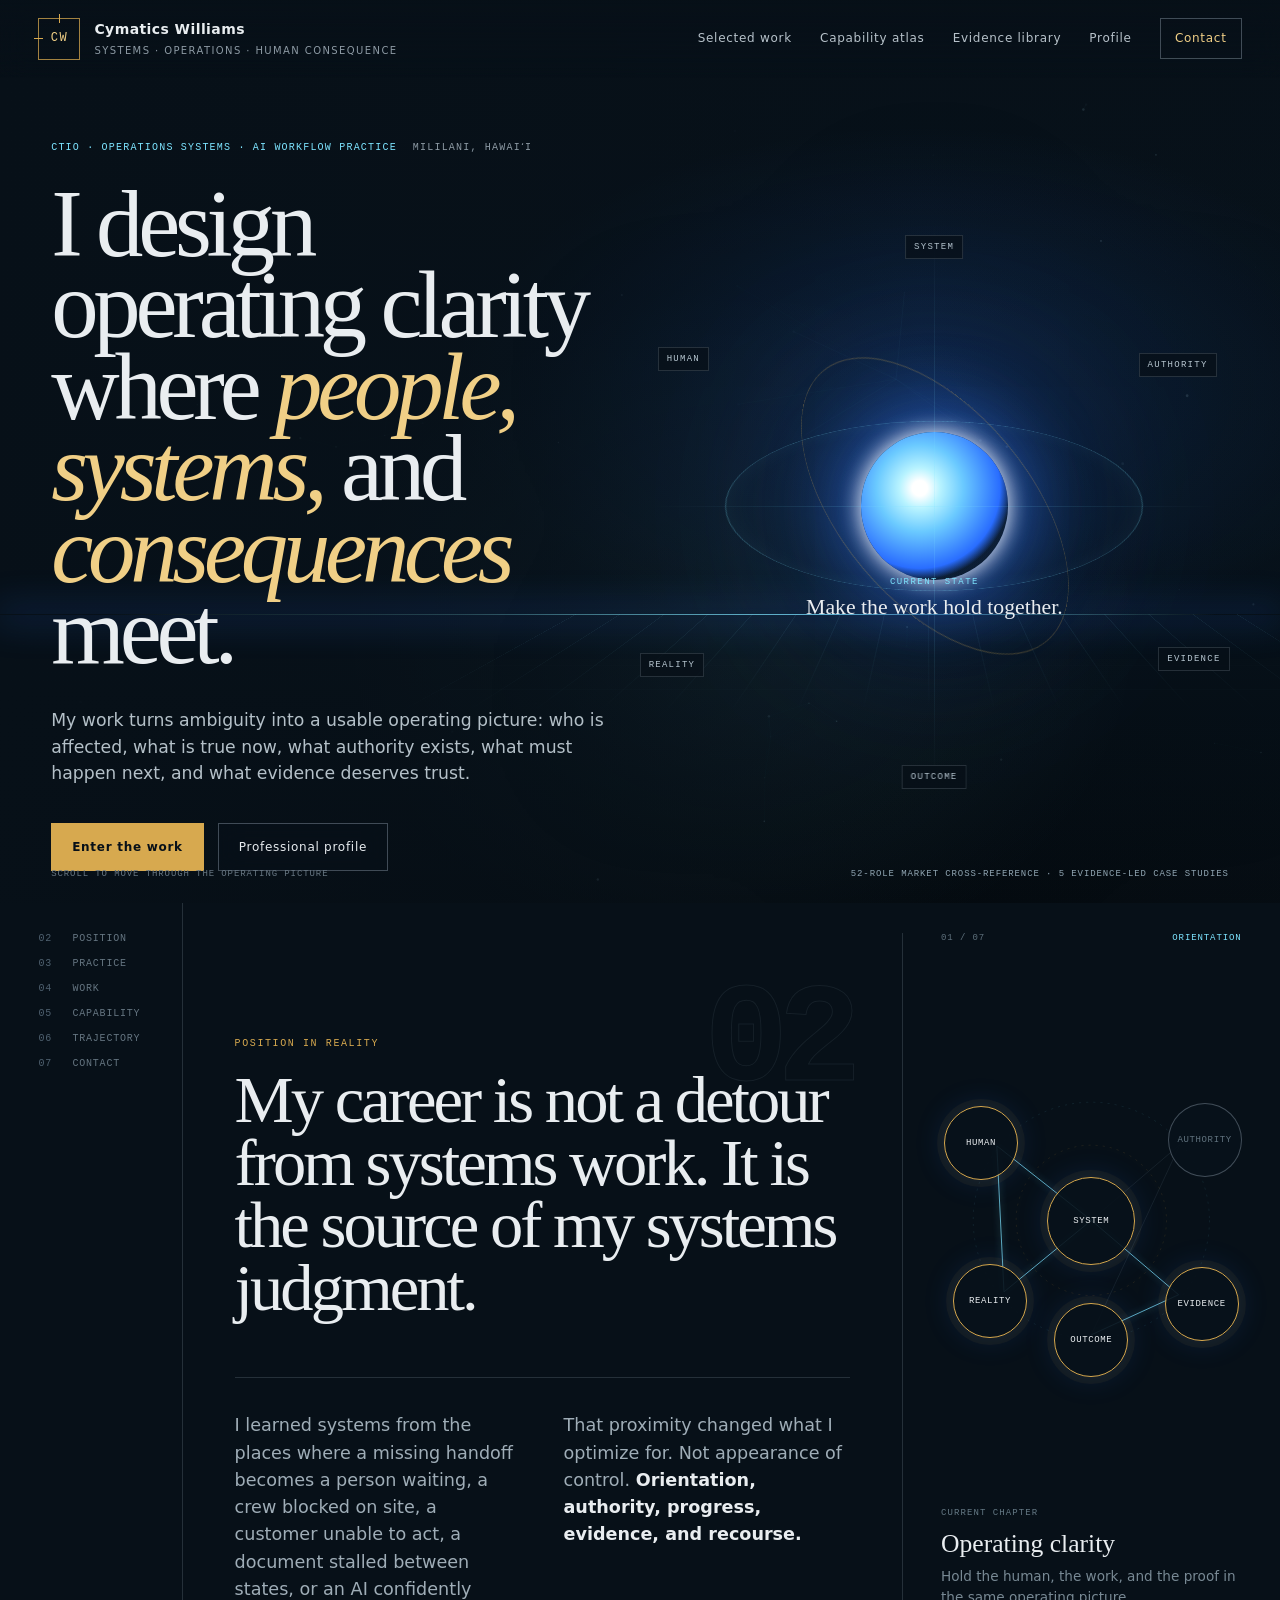
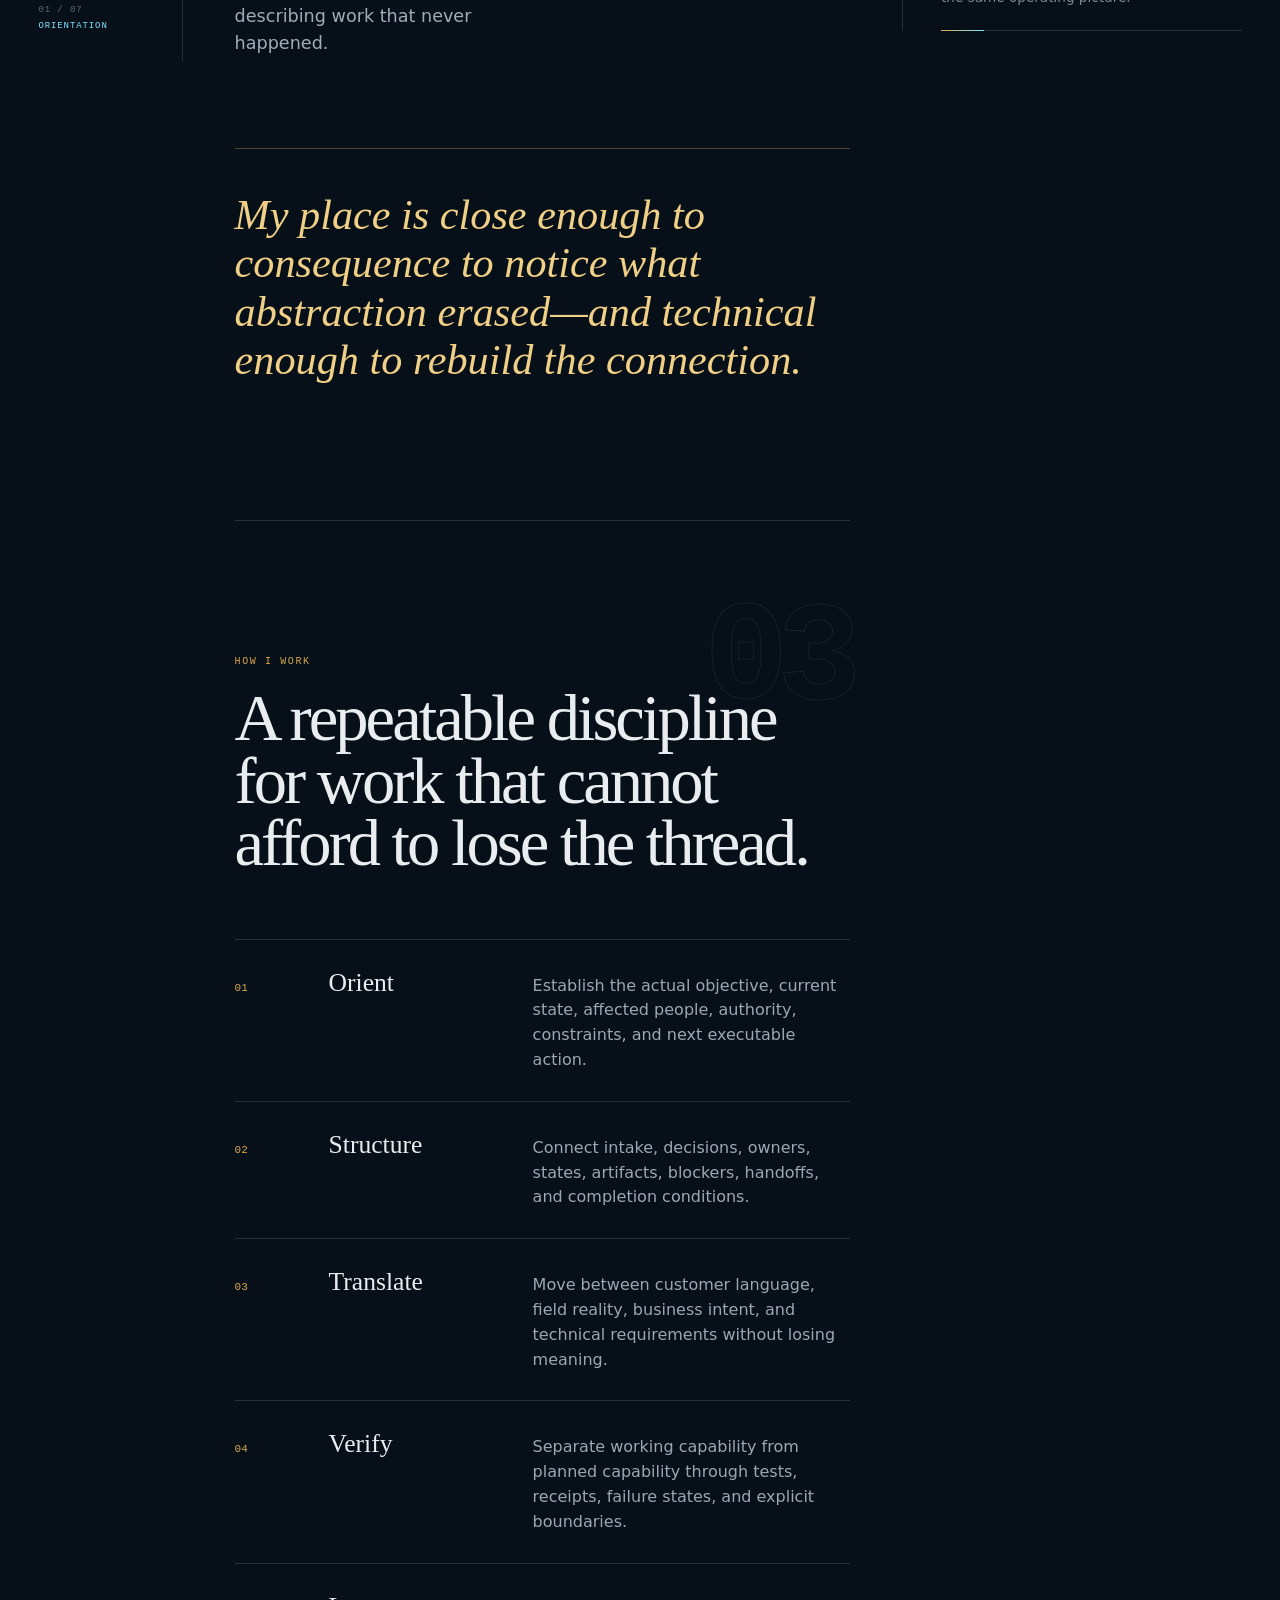
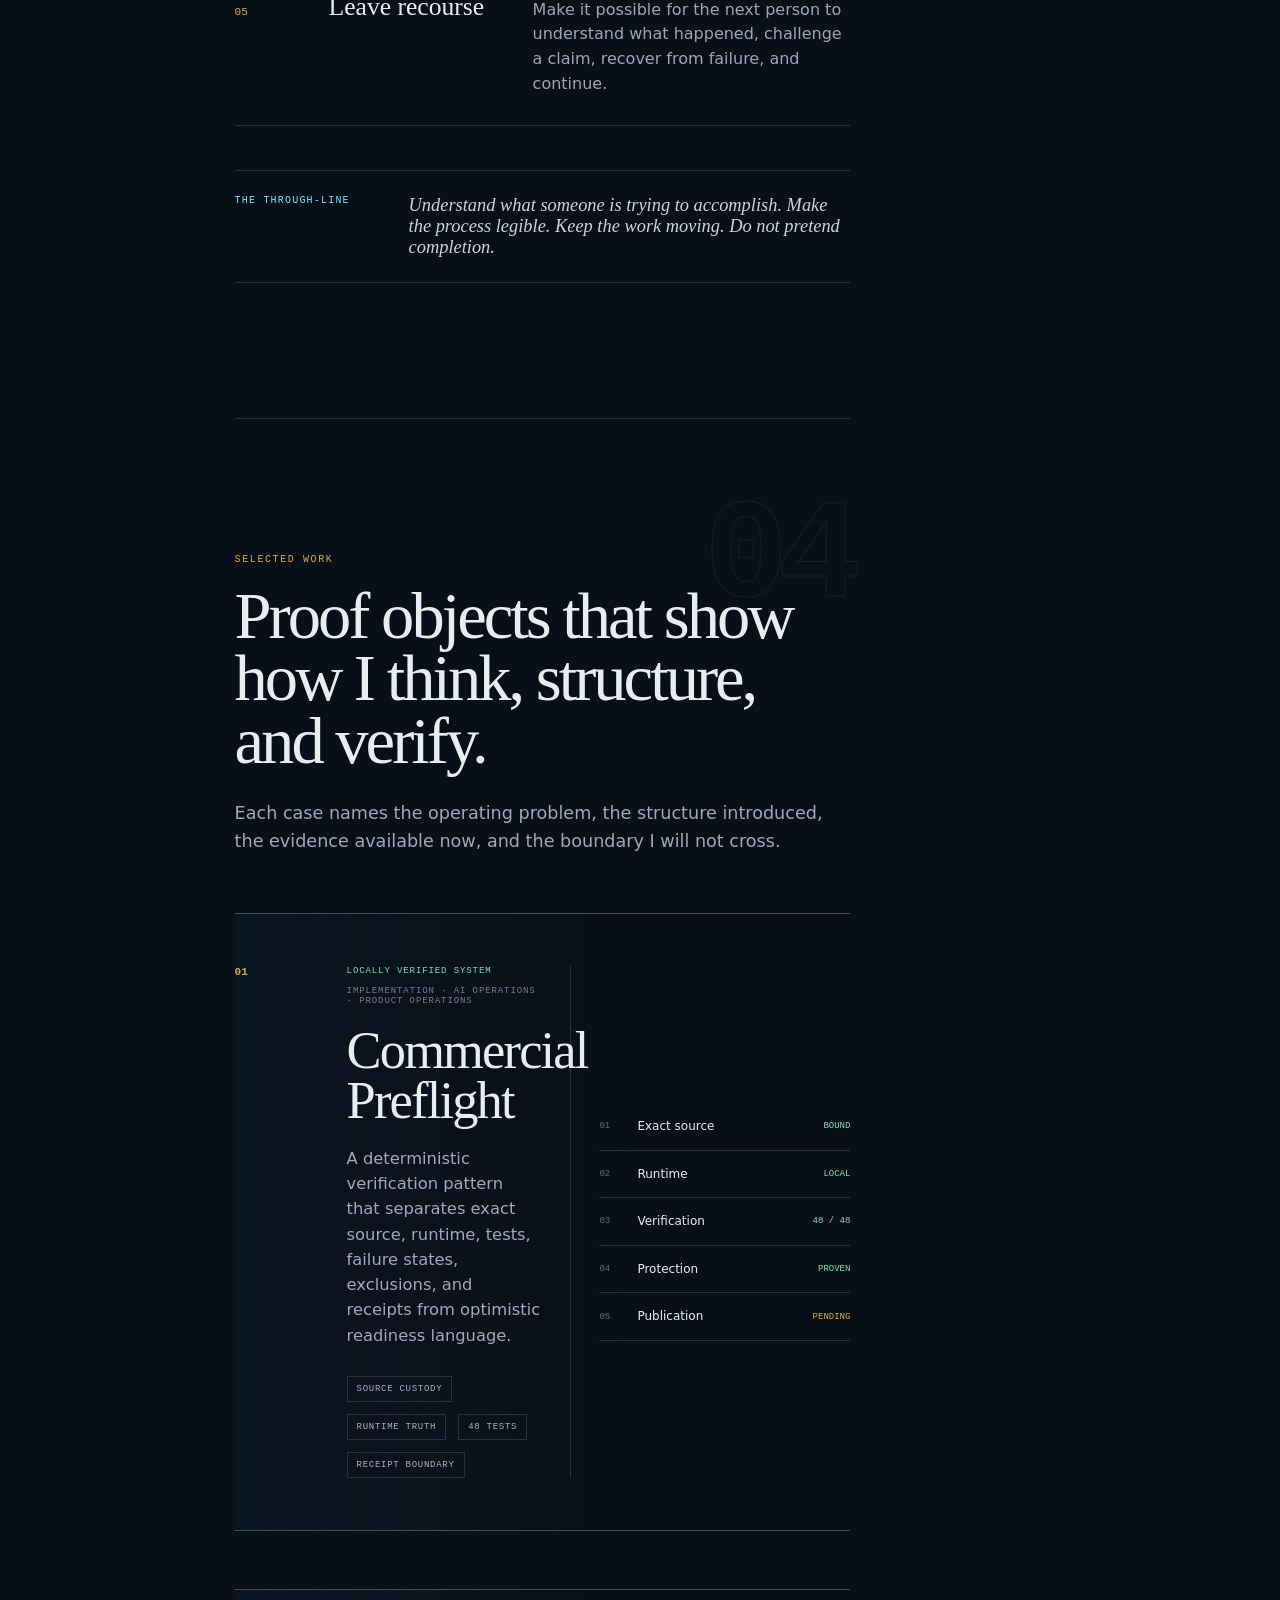
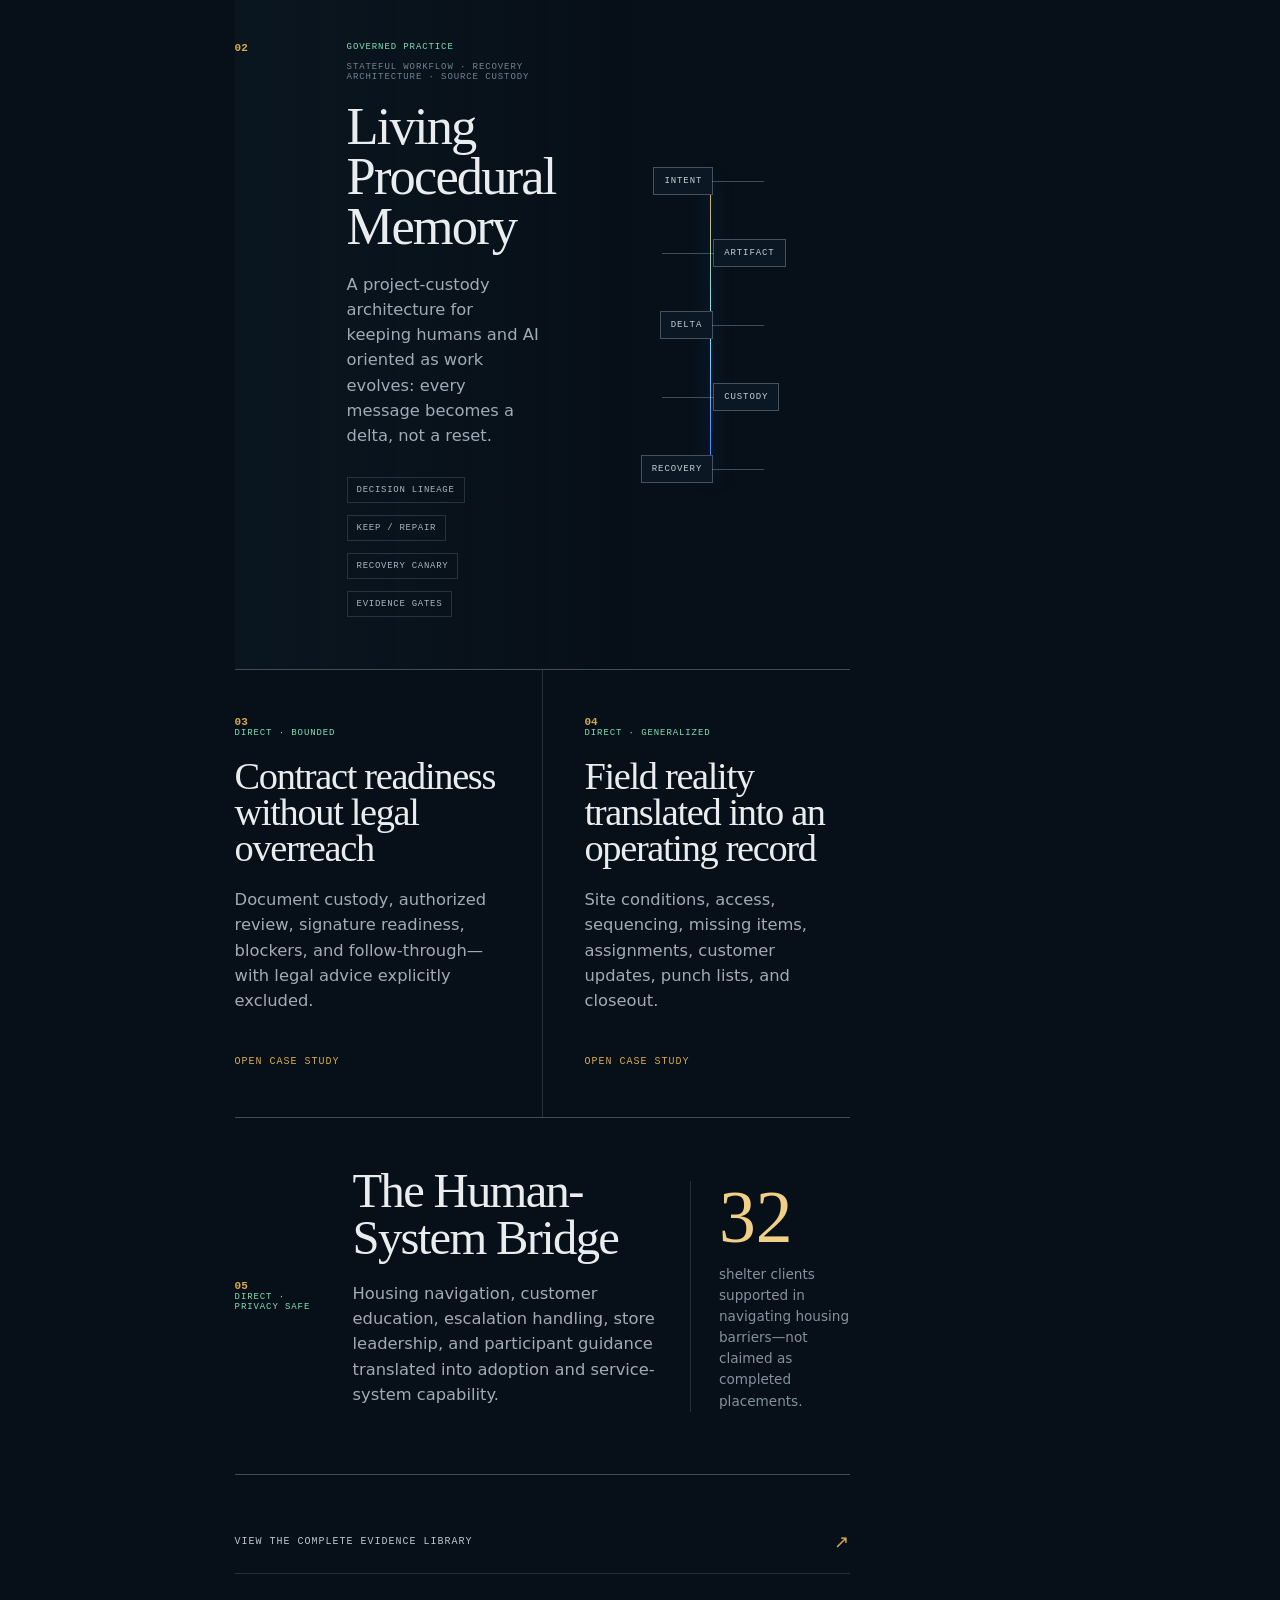
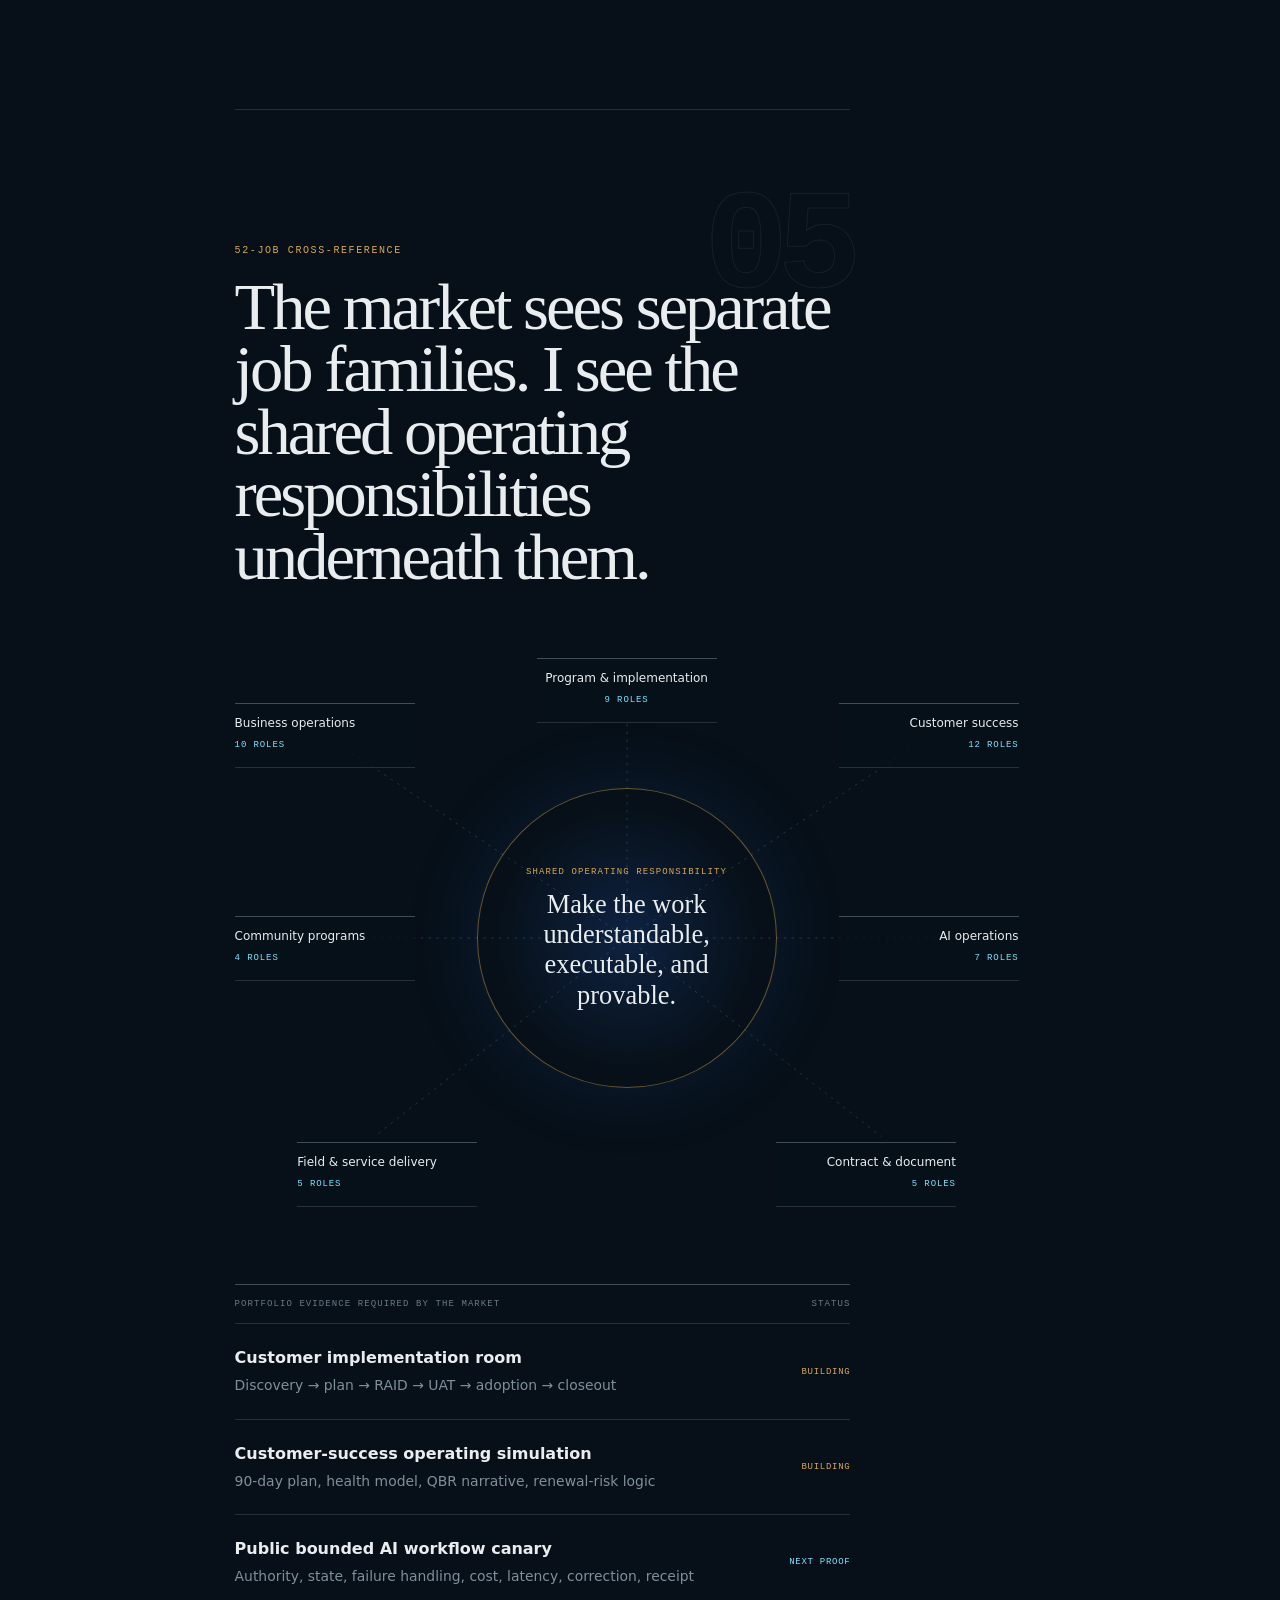
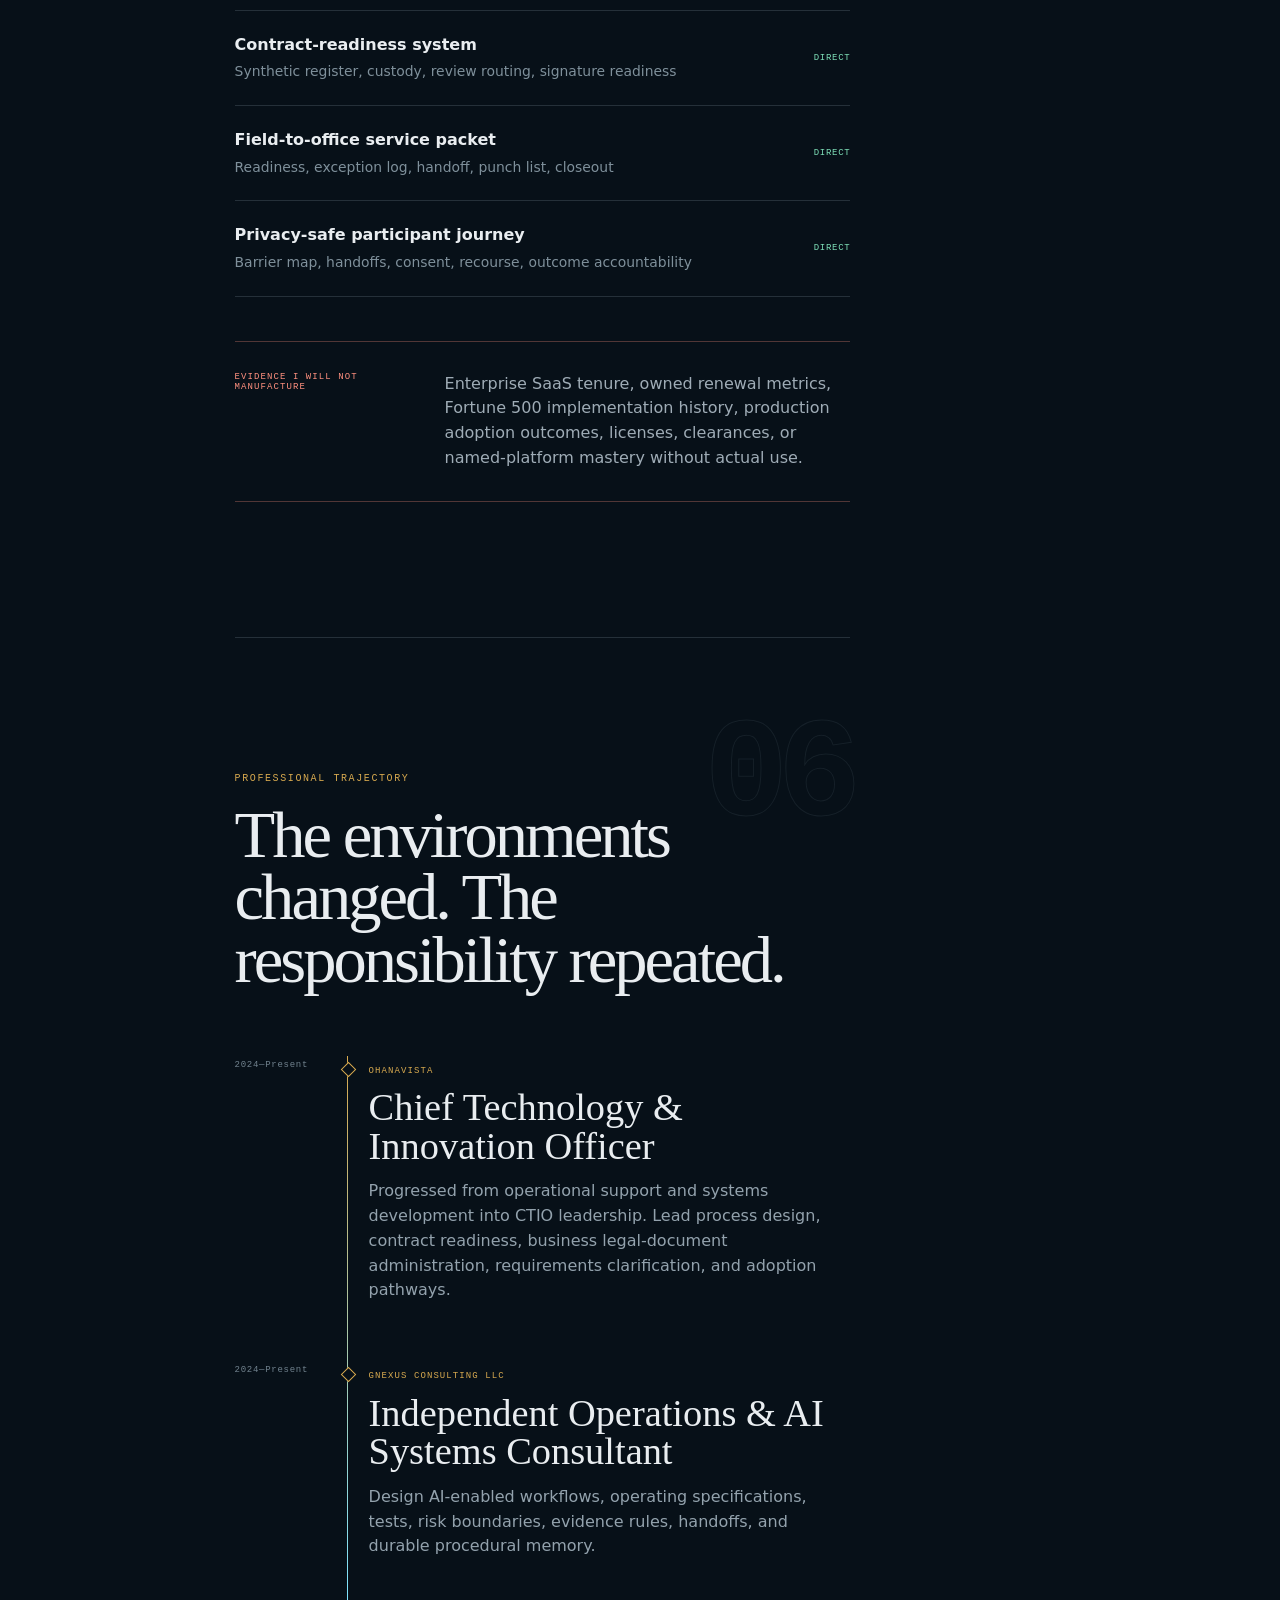
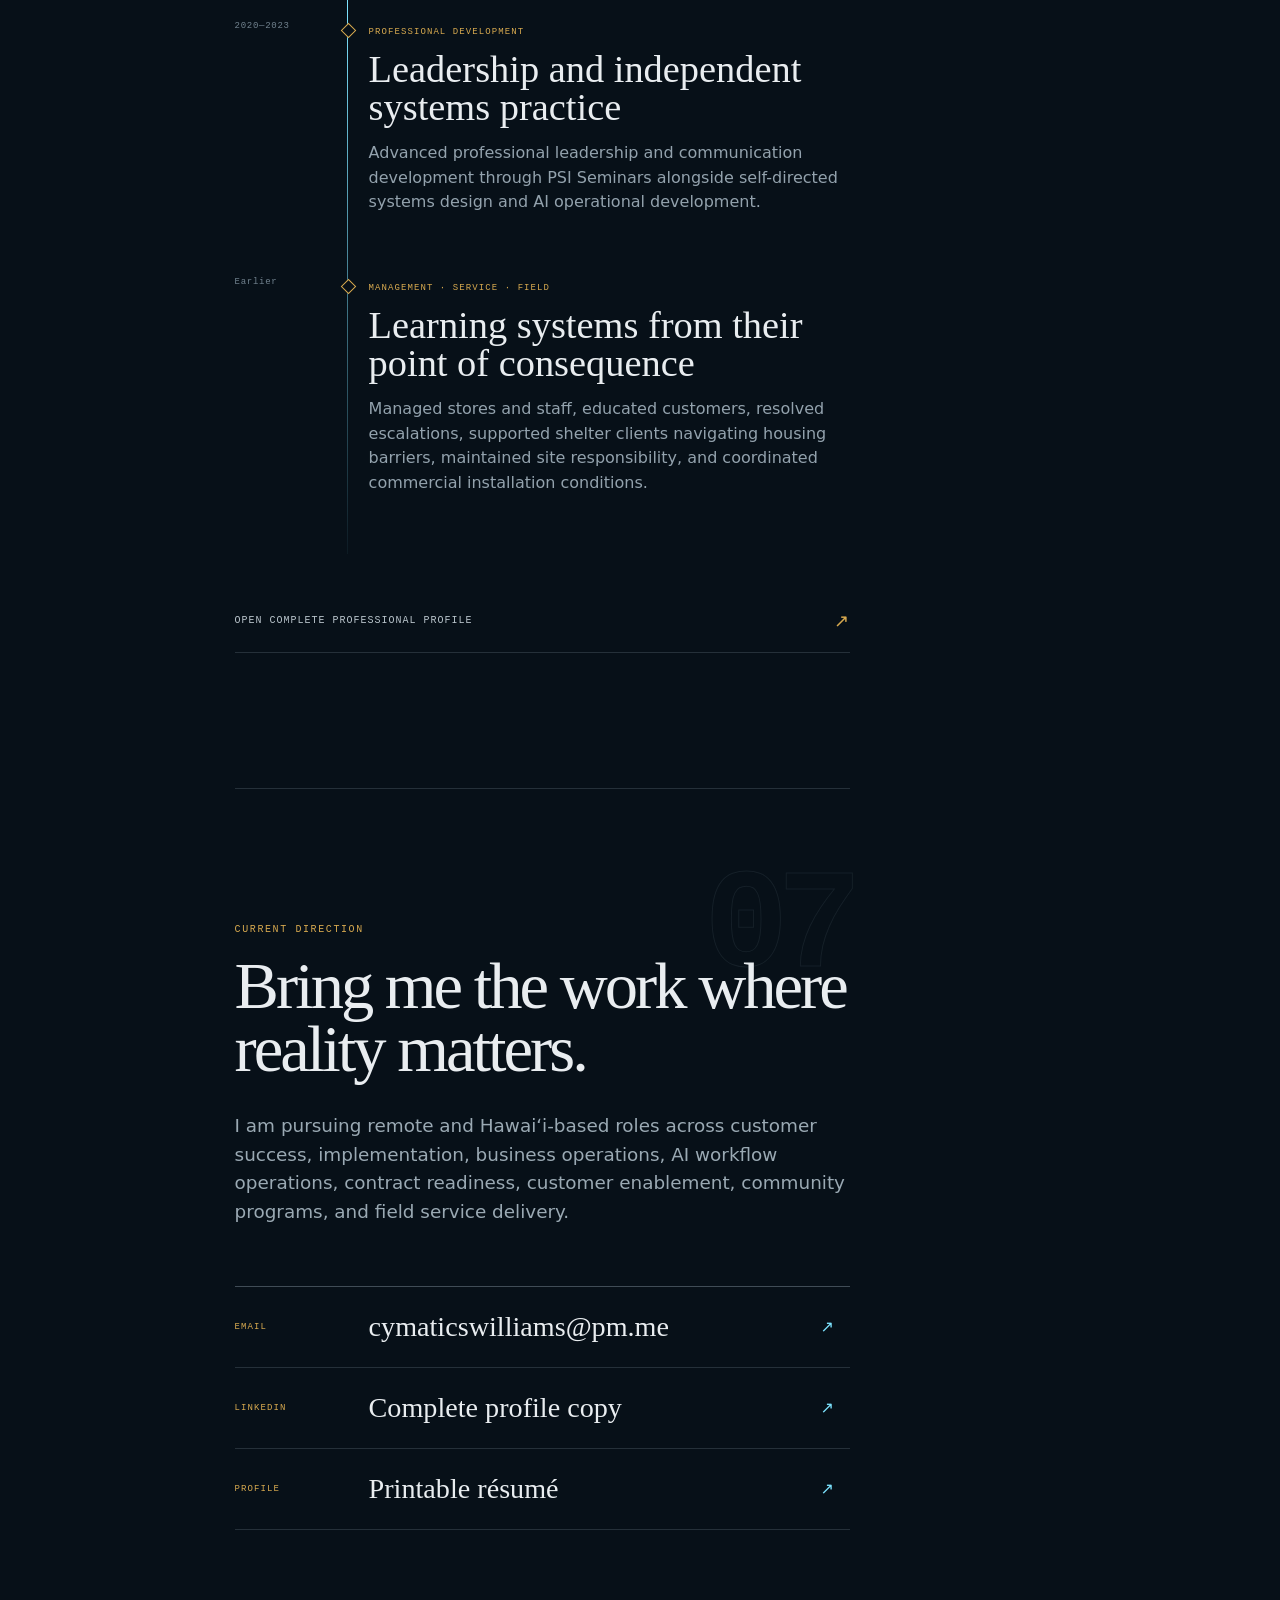
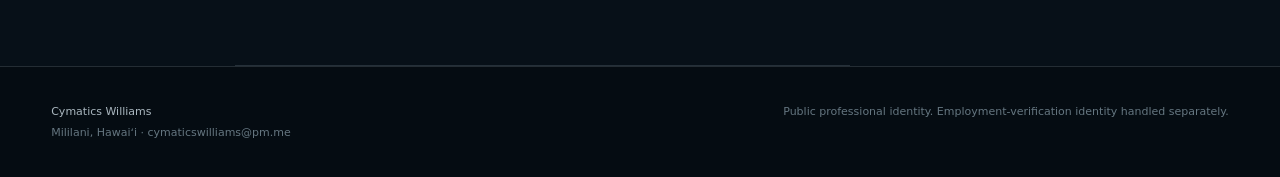
==== commit 0ad669d8: "design: replace homepage with flagship GNX scroll-world portfolio" ====
--- a/index.html
+++ b/index.html
@@ -1,107 +1,96 @@
-<!doctype html><html lang="en"><head>
-<meta charset="utf-8"/>
-<meta content="width=device-width, initial-scale=1" name="viewport"/>
-<title>Cymatics Williams — Operations, AI Systems &amp; Human Consequence</title>
-<meta content="The professional portfolio of Cymatics Williams: CTIO, operations and AI systems practitioner working across implementation, customer enablement, contract readiness, field reality, and evidence-based execution." name="description"/>
-<meta content="#0b1015" name="theme-color"/>
-<meta content="Cymatics Williams — Make the work hold together" property="og:title"/>
-<meta content="Operations, AI systems, customer enablement, contract readiness, field execution, and evidence-based delivery." property="og:description"/>
-<meta content="https://cymatics.gnexus.xyz/assets/og-card.svg" property="og:image"/>
-<meta content="website" property="og:type"/>
-<link href="https://cymatics.gnexus.xyz/" rel="canonical"/>
-<link href="assets/mark.svg" rel="icon"/>
-<link href="manifest.webmanifest" rel="manifest"/>
-<link href="assets/styles.css" rel="stylesheet"/>
-</head><body data-page="home"><a class="skip-link" href="#main">Skip to content</a><div class="page-progress" aria-hidden="true"><span></span></div><header class="site-header">
-<a aria-label="Cymatics Williams home" class="identity" href="/">
-<img alt="" src="assets/mark.svg"/>
-<span><b>Cymatics Williams</b><small>Operations × AI systems</small></span>
-</a>
-<button aria-controls="site-nav" aria-expanded="false" class="nav-toggle" type="button"><span></span><span></span></button>
-<nav aria-label="Primary navigation" class="site-nav" id="site-nav">
-<a href="#work">Selected work</a>
-<a href="#capability">Capability map</a>
-<a href="resume.html">Professional profile</a>
-<a class="nav-contact" href="mailto:cymaticswilliams@pm.me">Start a conversation</a>
-</nav>
-</header><main id="main"><section class="hero" data-scene="" data-scene-active="human,reality,system,evidence" data-scene-index="00" data-scene-label="Orientation" data-scene-state="ORIENT" data-scene-title="Hold the human, the work, and the evidence in one picture.">
-<div class="hero-grid">
-<div class="hero-copy">
-<p class="eyebrow">Mililani, Hawaiʻi · CTIO · Operations &amp; AI systems</p>
-<h1>Make the work<br/><em>hold together.</em></h1>
-<p class="hero-deck">I work where people, processes, field conditions, documents, and intelligent systems stop matching each other—and rebuild the connection into something usable, accountable, and verifiable.</p>
-<div class="hero-actions">
-<a class="button button-primary" href="#work">Enter selected work</a>
-<a class="button button-quiet" href="resume.html">Read professional profile</a>
-</div>
-<dl aria-label="Current professional facts" class="hero-facts">
-<div><dt>Current</dt><dd>CTIO, OhanaVista</dd></div>
-<div><dt>Independent practice</dt><dd>Gnexus Consulting LLC</dd></div>
-<div><dt>Focus</dt><dd>Operations, implementation, AI workflow, enablement</dd></div>
-</dl>
-</div>
-<div aria-label="Operating system illustration" class="hero-system">
-<div class="system-halo"></div>
-<div class="system-frame">
-<div class="system-topline"><span>OPERATING PICTURE</span><span class="live-dot">LIVE MODEL</span></div>
-<svg aria-labelledby="system-title system-desc" class="system-svg" role="img" viewbox="0 0 720 540">
-<title id="system-title">A connected operating picture</title>
-<desc id="system-desc">Human objective, field reality, system state, decision authority, artifact, and evidence connected in one model.</desc>
-<g class="grid-lines">
-<path d="M60 110H660M60 210H660M60 310H660M60 410H660"></path>
-<path d="M140 60V480M280 60V480M420 60V480M560 60V480"></path>
-</g>
-<g class="flow-lines">
-<path d="M118 144C210 150 220 254 344 264"></path>
-<path d="M118 398C210 390 230 286 344 264"></path>
-<path d="M344 264C438 220 478 158 592 150"></path>
-<path d="M344 264C448 300 492 380 596 392"></path>
-<path d="M592 150C615 240 615 310 596 392"></path>
-</g>
-<g class="system-node node-human" data-node="human" transform="translate(118 144)"><circle r="46"></circle><text y="-4">HUMAN</text><text class="node-sub" y="15">objective</text></g>
-<g class="system-node node-reality" data-node="reality" transform="translate(118 398)"><circle r="46"></circle><text y="-4">REALITY</text><text class="node-sub" y="15">conditions</text></g>
-<g class="system-node node-system" data-node="system" transform="translate(344 264)"><circle r="59"></circle><text y="-4">SYSTEM</text><text class="node-sub" y="15">state</text></g>
-<g class="system-node node-authority" data-node="authority" transform="translate(592 150)"><circle r="46"></circle><text y="-4">AUTHORITY</text><text class="node-sub" y="15">decision</text></g>
-<g class="system-node node-evidence" data-node="evidence" transform="translate(596 392)"><circle r="46"></circle><text y="-4">EVIDENCE</text><text class="node-sub" y="15">receipt</text></g>
-</svg>
-<div class="system-caption">
-<span class="caption-index">00 / 06</span>
-<p>Not a dashboard. A shared picture of what is true, who can act, and what completion requires.</p>
-</div>
-</div>
-</div>
-</div>
-<div class="hero-scroll"><span>Scroll the operating world</span><i></i></div>
-</section><div class="world-layout"><aside aria-label="Portfolio chapters" class="chapter-rail">
-<div class="chapter-rail-inner">
-<span class="rail-label">FIELD NOTES / 2026</span>
-<nav>
-<a data-rail-link="01" href="#practice"><b>01</b><span>Practice</span></a>
-<a data-rail-link="02" href="#trajectory"><b>02</b><span>Trajectory</span></a>
-<a data-rail-link="03" href="#work"><b>03</b><span>Selected work</span></a>
-<a data-rail-link="04" href="#capability"><b>04</b><span>Capability map</span></a>
-<a data-rail-link="05" href="#evidence"><b>05</b><span>Evidence ledger</span></a>
-<a data-rail-link="06" href="#contact"><b>06</b><span>Current direction</span></a>
-</nav>
-<div class="rail-coordinate"><span>21.4513° N</span><span>158.0153° W</span></div>
-</div>
-</aside><article class="world-story" id="world-story" data-fragments="practice,trajectory,work,capability,evidence,contact"><noscript><section class="chapter"><h2>JavaScript is required for the scroll-linked portfolio.</h2><p><a href="resume.html">Open the professional profile</a>.</p></section></noscript></article><aside aria-label="Current operating picture" class="world-stage">
-<div class="stage-shell">
-<div class="stage-meta"><span class="stage-index">01 / 06</span><span class="stage-state">STRUCTURE</span></div>
-<div aria-hidden="true" class="stage-orbit">
-<span class="orbit orbit-one"></span><span class="orbit orbit-two"></span>
-<span class="stage-node node-human" data-stage-node="human">HUMAN</span>
-<span class="stage-node node-reality" data-stage-node="reality">REALITY</span>
-<span class="stage-node node-system" data-stage-node="system">SYSTEM</span>
-<span class="stage-node node-authority" data-stage-node="authority">AUTHORITY</span>
-<span class="stage-node node-evidence" data-stage-node="evidence">EVIDENCE</span>
-</div>
-<div class="stage-copy"><p class="stage-label">The practice</p><h3>Convert ambiguity into an operating structure people can use.</h3></div>
-<div class="stage-rule"><span></span></div>
-<p class="stage-note">The visual changes with the chapter. Motion is used to show relationship, not to decorate the page.</p>
-</div>
-</aside></div></main><footer class="site-footer">
-<div><img alt="" src="assets/mark.svg"/><span>Cymatics Williams</span></div>
-<p>Public professional identity. Legal employment records handled separately.</p>
-<span>© 2026</span>
-</footer><script src="assets/app.js"></script></body></html>+<!doctype html>
+<html lang="en">
+<head>
+  <meta charset="utf-8">
+  <meta name="viewport" content="width=device-width,initial-scale=1">
+  <meta name="theme-color" content="#071018">
+  <title>Cymatics Williams — Operating systems for human consequence</title>
+  <meta name="description" content="Cymatics Williams is a CTIO and operations systems practitioner working across customer guidance, implementation, AI workflows, contract readiness, field reality, and evidence-based execution.">
+  <meta property="og:title" content="Cymatics Williams — Operating systems for human consequence">
+  <meta property="og:description" content="I design operating clarity where people, systems, and consequences meet.">
+  <meta property="og:image" content="https://cymatics.gnexus.xyz/assets/og-card.svg">
+  <link rel="icon" href="/assets/mark.svg">
+  <link rel="manifest" href="/manifest.webmanifest">
+  <link rel="stylesheet" href="/assets/flagship.css">
+</head>
+<body class="home-page">
+<a class="skip-link" href="#main">Skip to content</a>
+<header class="site-header" data-header>
+  <a class="identity" href="/" aria-label="Cymatics Williams home"><span class="identity-mark" aria-hidden="true">CW</span><span><b>Cymatics Williams</b><small>Systems · Operations · Human consequence</small></span></a>
+  <button class="nav-toggle" type="button" aria-label="Open navigation menu" aria-expanded="false" aria-controls="site-navigation"><span></span><span></span></button>
+  <nav class="site-nav" id="site-navigation" aria-label="Primary navigation"><a href="#work">Selected work</a><a href="#capabilities">Capability atlas</a><a href="/work.html">Evidence library</a><a href="/resume.html">Profile</a><a class="nav-contact" href="mailto:cymaticswilliams@pm.me">Contact</a></nav>
+</header>
+<div class="page-progress" aria-hidden="true"><span></span></div>
+<main id="main">
+  <section class="hero" data-scene data-scene-index="01" data-scene-state="ORIENTATION" data-scene-title="Operating clarity" data-scene-active="human,reality,system,evidence,outcome">
+    <canvas class="world-canvas" data-world-canvas aria-hidden="true"></canvas><div class="hero-horizon" aria-hidden="true"></div>
+    <div class="hero-layout">
+      <div class="hero-copy">
+        <p class="kicker"><span>CTIO · Operations systems · AI workflow practice</span><span>Mililani, Hawaiʻi</span></p>
+        <h1>I design operating clarity where <em>people, systems,</em> and <em>consequences</em> meet.</h1>
+        <p class="hero-lede">My work turns ambiguity into a usable operating picture: who is affected, what is true now, what authority exists, what must happen next, and what evidence deserves trust.</p>
+        <div class="hero-actions"><a class="button button-primary" href="#work">Enter the work</a><a class="button button-quiet" href="/resume.html">Professional profile</a></div>
+      </div>
+      <div class="hero-object" aria-label="Operating picture connecting a human, reality, system, authority, evidence, and outcome">
+        <div class="object-sun"></div><div class="object-ring ring-a"></div><div class="object-ring ring-b"></div><div class="object-axis axis-x"></div><div class="object-axis axis-y"></div>
+        <div class="object-label label-human">Human</div><div class="object-label label-reality">Reality</div><div class="object-label label-system">System</div><div class="object-label label-authority">Authority</div><div class="object-label label-evidence">Evidence</div><div class="object-label label-outcome">Outcome</div>
+        <div class="object-core"><span>Current state</span><b>Make the work hold together.</b></div>
+      </div>
+    </div>
+    <div class="hero-footer"><span>Scroll to move through the operating picture</span><span class="hero-proof">52-role market cross-reference · 5 evidence-led case studies</span></div>
+  </section>
+
+  <div class="world-shell">
+    <aside class="chapter-rail" aria-label="Portfolio chapters">
+      <ol><li><a href="#position" data-rail-link="02"><span>02</span>Position</a></li><li><a href="#practice" data-rail-link="03"><span>03</span>Practice</a></li><li><a href="#work" data-rail-link="04"><span>04</span>Work</a></li><li><a href="#capabilities" data-rail-link="05"><span>05</span>Capability</a></li><li><a href="#trajectory" data-rail-link="06"><span>06</span>Trajectory</a></li><li><a href="#contact" data-rail-link="07"><span>07</span>Contact</a></li></ol>
+      <div class="rail-readout"><span data-chapter-index>01 / 07</span><b data-chapter-state>ORIENTATION</b></div>
+    </aside>
+
+    <div class="story-column">
+      <section class="chapter position-chapter" id="position" data-scene data-scene-index="02" data-scene-state="POSITION" data-scene-title="Close to consequence" data-scene-active="human,reality,evidence">
+        <div class="chapter-number">02</div><p class="eyebrow">Position in reality</p><h2>My career is not a detour from systems work. It is the source of my systems judgment.</h2>
+        <div class="position-manifesto"><p>I learned systems from the places where a missing handoff becomes a person waiting, a crew blocked on site, a customer unable to act, a document stalled between states, or an AI confidently describing work that never happened.</p><p>That proximity changed what I optimize for. Not appearance of control. <strong>Orientation, authority, progress, evidence, and recourse.</strong></p></div>
+        <blockquote><span>My place is close enough to consequence to notice what abstraction erased—and technical enough to rebuild the connection.</span></blockquote>
+      </section>
+
+      <section class="chapter practice-chapter" id="practice" data-scene data-scene-index="03" data-scene-state="PRACTICE" data-scene-title="A repeatable operating discipline" data-scene-active="human,system,authority,evidence,outcome">
+        <div class="chapter-number">03</div><p class="eyebrow">How I work</p><h2>A repeatable discipline for work that cannot afford to lose the thread.</h2>
+        <div class="practice-sequence"><article><span>01</span><h3>Orient</h3><p>Establish the actual objective, current state, affected people, authority, constraints, and next executable action.</p></article><article><span>02</span><h3>Structure</h3><p>Connect intake, decisions, owners, states, artifacts, blockers, handoffs, and completion conditions.</p></article><article><span>03</span><h3>Translate</h3><p>Move between customer language, field reality, business intent, and technical requirements without losing meaning.</p></article><article><span>04</span><h3>Verify</h3><p>Separate working capability from planned capability through tests, receipts, failure states, and explicit boundaries.</p></article><article><span>05</span><h3>Leave recourse</h3><p>Make it possible for the next person to understand what happened, challenge a claim, recover from failure, and continue.</p></article></div>
+        <div class="practice-note"><b>The through-line</b><span>Understand what someone is trying to accomplish. Make the process legible. Keep the work moving. Do not pretend completion.</span></div>
+      </section>
+
+      <section class="chapter work-chapter" id="work" data-scene data-scene-index="04" data-scene-state="EVIDENCE" data-scene-title="Proof objects, not project thumbnails" data-scene-active="system,authority,evidence,outcome">
+        <div class="chapter-number">04</div><p class="eyebrow">Selected work</p><h2>Proof objects that show how I think, structure, and verify.</h2><p class="chapter-intro">Each case names the operating problem, the structure introduced, the evidence available now, and the boundary I will not cross.</p>
+        <article class="feature-case case-preflight"><a class="case-link" href="/case-studies/commercial-preflight.html" aria-label="Read Commercial Preflight case study"></a><div class="case-index">01</div><div class="case-copy"><div class="case-meta"><span>Locally verified system</span><span>Implementation · AI operations · Product operations</span></div><h3>Commercial Preflight</h3><p>A deterministic verification pattern that separates exact source, runtime, tests, failure states, exclusions, and receipts from optimistic readiness language.</p><div class="case-proof-line"><span>Source custody</span><span>Runtime truth</span><span>48 tests</span><span>Receipt boundary</span></div></div><div class="preflight-visual" aria-hidden="true"><div><span>01</span><b>Exact source</b><em>BOUND</em></div><div><span>02</span><b>Runtime</b><em>LOCAL</em></div><div><span>03</span><b>Verification</b><em>48 / 48</em></div><div><span>04</span><b>Protection</b><em>PROVEN</em></div><div><span>05</span><b>Publication</b><em>PENDING</em></div></div></article>
+        <article class="feature-case case-memory"><a class="case-link" href="/case-studies/living-procedural-memory.html" aria-label="Read Living Procedural Memory case study"></a><div class="case-index">02</div><div class="case-copy"><div class="case-meta"><span>Governed practice</span><span>Stateful workflow · Recovery architecture · Source custody</span></div><h3>Living Procedural Memory</h3><p>A project-custody architecture for keeping humans and AI oriented as work evolves: every message becomes a delta, not a reset.</p><div class="case-proof-line"><span>Decision lineage</span><span>KEEP / REPAIR</span><span>Recovery canary</span><span>Evidence gates</span></div></div><div class="memory-visual" aria-hidden="true"><div class="memory-thread"></div><span class="memory-node n1">Intent</span><span class="memory-node n2">Artifact</span><span class="memory-node n3">Delta</span><span class="memory-node n4">Custody</span><span class="memory-node n5">Recovery</span></div></article>
+        <div class="case-pair"><article class="secondary-case"><a class="case-link" href="/case-studies/ohana-contract-readiness.html" aria-label="Read OhanaVista Contract Readiness case study"></a><div class="case-index">03</div><div class="case-meta"><span>Direct · bounded</span></div><h3>Contract readiness without legal overreach</h3><p>Document custody, authorized review, signature readiness, blockers, and follow-through—with legal advice explicitly excluded.</p><span class="text-link">Open case study</span></article><article class="secondary-case"><a class="case-link" href="/case-studies/field-to-system.html" aria-label="Read Field-to-System Translation case study"></a><div class="case-index">04</div><div class="case-meta"><span>Direct · generalized</span></div><h3>Field reality translated into an operating record</h3><p>Site conditions, access, sequencing, missing items, assignments, customer updates, punch lists, and closeout.</p><span class="text-link">Open case study</span></article></div>
+        <article class="wide-case"><a class="case-link" href="/case-studies/human-system-bridge.html" aria-label="Read Human-System Bridge case study"></a><div><div class="case-index">05</div><div class="case-meta"><span>Direct · privacy safe</span></div></div><div><h3>The Human-System Bridge</h3><p>Housing navigation, customer education, escalation handling, store leadership, and participant guidance translated into adoption and service-system capability.</p></div><div class="wide-case-stat"><strong>32</strong><span>shelter clients supported in navigating housing barriers—not claimed as completed placements.</span></div></article>
+        <a class="section-link" href="/work.html">View the complete evidence library <span>↗</span></a>
+      </section>
+
+      <section class="chapter capability-chapter" id="capabilities" data-scene data-scene-index="05" data-scene-state="MARKET TRANSLATION" data-scene-title="One graph, seven role families" data-scene-active="human,system,evidence,outcome">
+        <div class="chapter-number">05</div><p class="eyebrow">52-job cross-reference</p><h2>The market sees separate job families. I see the shared operating responsibilities underneath them.</h2>
+        <div class="capability-atlas"><div class="atlas-core"><span>Shared operating responsibility</span><strong>Make the work understandable, executable, and provable.</strong></div><svg class="atlas-lines" viewBox="0 0 900 620" aria-hidden="true"><path d="M450 310L126 92"/><path d="M450 310L450 58"/><path d="M450 310L776 92"/><path d="M450 310L820 310"/><path d="M450 310L742 538"/><path d="M450 310L160 538"/><path d="M450 310L80 310"/></svg><div class="atlas-node atlas-n1"><b>Business operations</b><span>10 roles</span></div><div class="atlas-node atlas-n2"><b>Program & implementation</b><span>9 roles</span></div><div class="atlas-node atlas-n3"><b>Customer success</b><span>12 roles</span></div><div class="atlas-node atlas-n4"><b>AI operations</b><span>7 roles</span></div><div class="atlas-node atlas-n5"><b>Contract & document</b><span>5 roles</span></div><div class="atlas-node atlas-n6"><b>Field & service delivery</b><span>5 roles</span></div><div class="atlas-node atlas-n7"><b>Community programs</b><span>4 roles</span></div></div>
+        <div class="proof-roadmap"><div class="roadmap-head"><span>Portfolio evidence required by the market</span><span>Status</span></div><article><div><b>Customer implementation room</b><span>Discovery → plan → RAID → UAT → adoption → closeout</span></div><em class="status-building">BUILDING</em></article><article><div><b>Customer-success operating simulation</b><span>90-day plan, health model, QBR narrative, renewal-risk logic</span></div><em class="status-building">BUILDING</em></article><article><div><b>Public bounded AI workflow canary</b><span>Authority, state, failure handling, cost, latency, correction, receipt</span></div><em class="status-next">NEXT PROOF</em></article><article><div><b>Contract-readiness system</b><span>Synthetic register, custody, review routing, signature readiness</span></div><em class="status-proven">DIRECT</em></article><article><div><b>Field-to-office service packet</b><span>Readiness, exception log, handoff, punch list, closeout</span></div><em class="status-proven">DIRECT</em></article><article><div><b>Privacy-safe participant journey</b><span>Barrier map, handoffs, consent, recourse, outcome accountability</span></div><em class="status-proven">DIRECT</em></article></div>
+        <div class="boundary-statement"><span>Evidence I will not manufacture</span><p>Enterprise SaaS tenure, owned renewal metrics, Fortune 500 implementation history, production adoption outcomes, licenses, clearances, or named-platform mastery without actual use.</p></div>
+      </section>
+
+      <section class="chapter trajectory-chapter" id="trajectory" data-scene data-scene-index="06" data-scene-state="TRAJECTORY" data-scene-title="The environments changed. The responsibility repeated." data-scene-active="human,reality,system,outcome">
+        <div class="chapter-number">06</div><p class="eyebrow">Professional trajectory</p><h2>The environments changed. The responsibility repeated.</h2>
+        <div class="trajectory-line"><article><time>2024—Present</time><div><span>OhanaVista</span><h3>Chief Technology & Innovation Officer</h3><p>Progressed from operational support and systems development into CTIO leadership. Lead process design, contract readiness, business legal-document administration, requirements clarification, and adoption pathways.</p></div></article><article><time>2024—Present</time><div><span>Gnexus Consulting LLC</span><h3>Independent Operations & AI Systems Consultant</h3><p>Design AI-enabled workflows, operating specifications, tests, risk boundaries, evidence rules, handoffs, and durable procedural memory.</p></div></article><article><time>2020—2023</time><div><span>Professional development</span><h3>Leadership and independent systems practice</h3><p>Advanced professional leadership and communication development through PSI Seminars alongside self-directed systems design and AI operational development.</p></div></article><article><time>Earlier</time><div><span>Management · service · field</span><h3>Learning systems from their point of consequence</h3><p>Managed stores and staff, educated customers, resolved escalations, supported shelter clients navigating housing barriers, maintained site responsibility, and coordinated commercial installation conditions.</p></div></article></div>
+        <a class="section-link" href="/resume.html">Open complete professional profile <span>↗</span></a>
+      </section>
+
+      <section class="chapter contact-chapter" id="contact" data-scene data-scene-index="07" data-scene-state="CURRENT DIRECTION" data-scene-title="Work where reality matters" data-scene-active="human,outcome">
+        <div class="chapter-number">07</div><p class="eyebrow">Current direction</p><h2>Bring me the work where reality matters.</h2><p class="contact-lede">I am pursuing remote and Hawaiʻi-based roles across customer success, implementation, business operations, AI workflow operations, contract readiness, customer enablement, community programs, and field service delivery.</p>
+        <div class="contact-actions"><a href="mailto:cymaticswilliams@pm.me"><span>Email</span><b>cymaticswilliams@pm.me</b><em>↗</em></a><a href="/linkedin/PROFILE_COPY.md"><span>LinkedIn</span><b>Complete profile copy</b><em>↗</em></a><a href="/resume.html"><span>Profile</span><b>Printable résumé</b><em>↗</em></a></div>
+      </section>
+    </div>
+
+    <aside class="world-stage" aria-label="Current operating picture"><div class="stage-shell"><div class="stage-meta"><span data-stage-index>01 / 07</span><b data-stage-state>ORIENTATION</b></div><div class="stage-model" data-stage-model><svg viewBox="0 0 420 420" aria-hidden="true"><circle class="stage-orbit orbit-outer" cx="210" cy="210" r="165"/><circle class="stage-orbit orbit-inner" cx="210" cy="210" r="105"/><path class="stage-connector" data-connector="human,reality" d="M78 106L88 310"/><path class="stage-connector" data-connector="reality,system" d="M88 310L210 210"/><path class="stage-connector" data-connector="system,authority" d="M210 210L334 104"/><path class="stage-connector" data-connector="system,evidence" d="M210 210L332 314"/><path class="stage-connector" data-connector="evidence,outcome" d="M332 314L210 370"/><path class="stage-connector" data-connector="human,system" d="M78 106L210 210"/><path class="stage-connector" data-connector="authority,outcome" d="M334 104L210 370"/></svg><button type="button" class="stage-node node-human" data-stage-node="human"><span>Human</span></button><button type="button" class="stage-node node-reality" data-stage-node="reality"><span>Reality</span></button><button type="button" class="stage-node node-system" data-stage-node="system"><span>System</span></button><button type="button" class="stage-node node-authority" data-stage-node="authority"><span>Authority</span></button><button type="button" class="stage-node node-evidence" data-stage-node="evidence"><span>Evidence</span></button><button type="button" class="stage-node node-outcome" data-stage-node="outcome"><span>Outcome</span></button></div><div class="stage-copy"><span>Current chapter</span><h3 data-stage-title>Operating clarity</h3><p data-stage-description>Hold the human, the work, and the proof in the same operating picture.</p></div><div class="stage-rule"><span></span></div></div></aside>
+  </div>
+</main>
+<footer class="site-footer"><div><b>Cymatics Williams</b><span>Mililani, Hawaiʻi · cymaticswilliams@pm.me</span></div><div class="footer-boundary">Public professional identity. Employment-verification identity handled separately.</div></footer>
+<script src="/assets/flagship.js"></script>
+</body>
+</html>
--- a/assets/flagship.css
+++ b/assets/flagship.css
@@ -0,0 +1,17 @@
+:root{
+  --ink:#071018;--ink-2:#0a151f;--panel:#0e1b27;--panel-2:#122230;--paper:#e9edf0;--muted:#8d9aa4;--line:rgba(197,216,231,.16);--line-strong:rgba(197,216,231,.3);--gold:#d7a94f;--gold-soft:#f0cf86;--cyan:#7de4ff;--blue:#2f77ff;--green:#7ee0b8;--red:#ff907f;--display:"Iowan Old Style","Palatino Linotype","Book Antiqua",Georgia,serif;--sans:"Aptos","Segoe UI",system-ui,-apple-system,sans-serif;--mono:"Cascadia Code","SFMono-Regular",Consolas,monospace;--header:78px;--max:1600px
+}
+*{box-sizing:border-box}html{scroll-behavior:smooth;background:var(--ink)}body{margin:0;background:var(--ink);color:var(--paper);font-family:var(--sans);font-size:16px;line-height:1.55;overflow-x:hidden}a{color:inherit;text-decoration:none}button{font:inherit}.skip-link{position:fixed;left:16px;top:-80px;z-index:1000;background:var(--paper);color:var(--ink);padding:12px 16px}.skip-link:focus{top:16px}.site-header{height:var(--header);position:fixed;z-index:100;left:0;right:0;top:0;display:flex;align-items:center;justify-content:space-between;padding:0 clamp(20px,3vw,52px);border-bottom:1px solid transparent;transition:.35s;background:linear-gradient(to bottom,rgba(7,16,24,.92),rgba(7,16,24,.5),transparent);backdrop-filter:blur(14px)}.site-header.scrolled{border-color:var(--line);background:rgba(7,16,24,.88)}.identity{display:flex;align-items:center;gap:14px;min-width:230px}.identity-mark{width:42px;height:42px;border:1px solid rgba(215,169,79,.75);display:grid;place-items:center;color:var(--gold-soft);font-family:var(--mono);font-size:12px;letter-spacing:.12em;position:relative}.identity-mark:before,.identity-mark:after{content:"";position:absolute;background:var(--gold)}.identity-mark:before{width:9px;height:1px;left:-5px}.identity-mark:after{height:9px;width:1px;top:-5px}.identity b{display:block;font-size:14px;letter-spacing:.03em}.identity small{display:block;color:var(--muted);font-size:10px;text-transform:uppercase;letter-spacing:.14em;margin-top:2px}.site-nav{display:flex;align-items:center;gap:clamp(20px,2.2vw,38px);font-size:12px;letter-spacing:.06em}.site-nav a{color:#b7c2ca;transition:.2s}.site-nav a:hover,.site-nav a:focus{color:white}.site-nav .nav-contact{border:1px solid var(--line-strong);padding:10px 14px;color:var(--gold-soft)}.nav-toggle{display:none;background:none;border:0;padding:10px;color:white}.nav-toggle span{display:block;width:24px;height:1px;background:currentColor;margin:6px}.page-progress{position:fixed;z-index:120;top:0;left:0;right:0;height:2px;background:transparent}.page-progress span{display:block;width:0;height:100%;background:linear-gradient(90deg,var(--cyan),var(--gold));box-shadow:0 0 12px var(--cyan)}
+.hero{position:relative;min-height:100svh;padding:calc(var(--header) + 7vh) clamp(20px,4vw,72px) 32px;display:grid;align-items:center;isolation:isolate;overflow:hidden;background:radial-gradient(ellipse at 72% 43%,rgba(47,119,255,.18),transparent 36%),radial-gradient(ellipse at 58% 70%,rgba(125,228,255,.08),transparent 38%),linear-gradient(#071018 0%,#08141e 58%,#050b10 100%)}.world-canvas{position:absolute;inset:0;width:100%;height:100%;z-index:-3;opacity:.8}.hero:after{content:"";position:absolute;inset:0;z-index:-2;background:linear-gradient(90deg,rgba(7,16,24,.98) 0%,rgba(7,16,24,.65) 42%,rgba(7,16,24,.06) 72%,rgba(7,16,24,.3) 100%)}.hero-horizon{position:absolute;z-index:-1;left:0;right:0;top:68%;height:1px;background:linear-gradient(90deg,transparent 8%,rgba(125,228,255,.25),rgba(125,228,255,.9) 65%,transparent 95%);box-shadow:0 0 36px 6px rgba(47,119,255,.28)}.hero-horizon:after{content:"";position:absolute;left:45%;right:0;top:0;height:280px;transform-origin:top;transform:perspective(600px) rotateX(72deg);background-image:linear-gradient(rgba(125,228,255,.09) 1px,transparent 1px),linear-gradient(90deg,rgba(125,228,255,.09) 1px,transparent 1px);background-size:44px 44px;mask-image:linear-gradient(to bottom,rgba(0,0,0,.9),transparent 75%)}.hero-layout{width:min(var(--max),100%);margin:auto;display:grid;grid-template-columns:minmax(0,1.06fr) minmax(420px,.94fr);gap:clamp(40px,7vw,120px);align-items:center}.kicker{display:flex;gap:16px;flex-wrap:wrap;font:10px/1.3 var(--mono);letter-spacing:.12em;text-transform:uppercase;color:var(--cyan);margin:0 0 30px}.kicker span+span{color:var(--muted)}.hero h1{font:400 clamp(4.1rem,7.4vw,9.2rem)/.86 var(--display);letter-spacing:-.055em;max-width:1050px;margin:0}.hero h1 em{font-style:italic;color:var(--gold-soft)}.hero-lede{font-size:clamp(1.05rem,1.35vw,1.35rem);line-height:1.55;color:#b4c0c8;max-width:720px;margin:34px 0 0}.hero-actions{display:flex;gap:14px;flex-wrap:wrap;margin-top:36px}.button{display:inline-flex;align-items:center;justify-content:center;min-height:48px;padding:0 20px;border:1px solid var(--line-strong);background:transparent;color:inherit;font-size:12px;letter-spacing:.06em;transition:.25s;cursor:pointer}.button:hover{transform:translateY(-2px);border-color:var(--cyan)}.button-primary{background:var(--gold);border-color:var(--gold);color:#071018;font-weight:700}.button-quiet{background:rgba(8,18,27,.55);backdrop-filter:blur(10px)}.hero-object{width:min(46vw,620px);aspect-ratio:1;justify-self:end;position:relative;display:grid;place-items:center;filter:drop-shadow(0 30px 80px rgba(0,0,0,.5))}.object-sun{position:absolute;width:25%;aspect-ratio:1;border-radius:50%;background:radial-gradient(circle at 40% 38%,white 0 6%,#b8f3ff 16%,#6bcaff 34%,#296dff 63%,rgba(47,119,255,.08) 72%);box-shadow:0 0 22px white,0 0 70px 18px rgba(47,119,255,.55),0 0 160px 60px rgba(47,119,255,.22)}.object-ring{position:absolute;border:1px solid rgba(125,228,255,.28);border-radius:50%;transform:rotateX(66deg) rotateZ(-12deg)}.ring-a{width:71%;height:71%;box-shadow:0 0 28px rgba(125,228,255,.06) inset}.ring-b{width:91%;height:40%;transform:rotateY(58deg) rotateZ(22deg);border-color:rgba(215,169,79,.28)}.object-axis{position:absolute;background:linear-gradient(90deg,transparent,rgba(125,228,255,.18),transparent)}.axis-x{width:96%;height:1px}.axis-y{width:1px;height:96%;background:linear-gradient(transparent,rgba(125,228,255,.18),transparent)}.object-label{position:absolute;font:9px var(--mono);letter-spacing:.14em;text-transform:uppercase;color:#b7c6d0;padding:6px 8px;border:1px solid var(--line);background:rgba(7,16,24,.72);backdrop-filter:blur(10px)}.label-human{left:3%;top:23%}.label-reality{left:0;bottom:21%}.label-system{left:50%;top:4%;transform:translateX(-50%)}.label-authority{right:2%;top:24%}.label-evidence{right:0;bottom:22%}.label-outcome{left:50%;bottom:2%;transform:translateX(-50%)}.object-core{position:absolute;top:62%;left:50%;transform:translateX(-50%);width:58%;text-align:center}.object-core span{display:block;font:9px var(--mono);letter-spacing:.16em;text-transform:uppercase;color:var(--cyan)}.object-core b{display:block;font:400 clamp(1.1rem,1.7vw,1.8rem)/1.15 var(--display);margin-top:8px}.hero-footer{position:absolute;left:clamp(20px,4vw,72px);right:clamp(20px,4vw,72px);bottom:24px;display:flex;justify-content:space-between;gap:20px;font:9px var(--mono);letter-spacing:.1em;text-transform:uppercase;color:#687783}.hero-proof{color:#91a6b3}
+.world-shell{width:min(var(--max),100%);margin:0 auto;display:grid;grid-template-columns:145px minmax(0,780px) minmax(340px,1fr);gap:clamp(28px,4vw,72px);padding:0 clamp(20px,3vw,52px);position:relative}.chapter-rail{position:sticky;top:calc(var(--header) + 32px);height:calc(100vh - var(--header) - 64px);align-self:start;padding:30px 0;display:flex;flex-direction:column;justify-content:space-between;border-right:1px solid var(--line)}.chapter-rail ol{list-style:none;margin:0;padding:0}.chapter-rail li{margin:0 0 14px}.chapter-rail a{display:grid;grid-template-columns:24px 1fr;gap:10px;align-items:center;color:#657581;font:10px var(--mono);letter-spacing:.08em;text-transform:uppercase;transition:.25s}.chapter-rail a span{color:#4f6170}.chapter-rail a.active,.chapter-rail a:hover{color:var(--paper)}.chapter-rail a.active span{color:var(--gold)}.rail-readout{display:flex;flex-direction:column;gap:6px;font:9px var(--mono);letter-spacing:.1em;color:#596a76}.rail-readout b{color:var(--cyan);font-weight:400}.story-column{min-width:0}.chapter{position:relative;padding:clamp(110px,15vh,190px) 0;border-bottom:1px solid var(--line)}.chapter-number{position:absolute;right:0;top:70px;font:700 clamp(5rem,11vw,10rem)/1 var(--mono);letter-spacing:-.08em;color:transparent;-webkit-text-stroke:1px rgba(197,216,231,.08);user-select:none}.eyebrow{margin:0 0 20px;font:10px var(--mono);letter-spacing:.16em;text-transform:uppercase;color:var(--gold)}.chapter h2{font:400 clamp(3rem,5.2vw,6.4rem)/.94 var(--display);letter-spacing:-.045em;margin:0;max-width:920px}.chapter-intro{max-width:720px;color:#9caab4;font-size:1.1rem;margin:28px 0 0}.position-manifesto{margin:58px 0 0;display:grid;grid-template-columns:1fr 1fr;gap:42px;border-top:1px solid var(--line);padding-top:34px}.position-manifesto p{font-size:1.1rem;color:#9fadb7;margin:0}.position-manifesto strong{color:var(--paper);font-weight:600}.position-chapter blockquote{margin:90px 0 0;padding:42px 0 0;border-top:1px solid rgba(215,169,79,.35);font:italic 400 clamp(2rem,3.3vw,4rem)/1.15 var(--display);color:var(--gold-soft)}.practice-sequence{margin-top:64px;border-top:1px solid var(--line)}.practice-sequence article{display:grid;grid-template-columns:70px 180px 1fr;gap:24px;padding:28px 0;border-bottom:1px solid var(--line);align-items:baseline}.practice-sequence span{font:11px var(--mono);color:var(--gold)}.practice-sequence h3{font:400 1.6rem var(--display);margin:0}.practice-sequence p{margin:0;color:#9ba8b2;max-width:620px}.practice-note{margin-top:44px;display:grid;grid-template-columns:150px 1fr;gap:24px;padding:24px 0;border-top:1px solid var(--line);border-bottom:1px solid var(--line)}.practice-note b{font:10px var(--mono);text-transform:uppercase;letter-spacing:.12em;color:var(--cyan)}.practice-note span{font:italic 1.15rem var(--display);color:#ccd5da}
+.feature-case{position:relative;margin-top:58px;min-height:520px;border-top:1px solid var(--line-strong);border-bottom:1px solid var(--line-strong);display:grid;grid-template-columns:82px minmax(0,1fr) minmax(280px,.78fr);gap:30px;align-items:center;padding:52px 0;isolation:isolate}.feature-case:before{content:"";position:absolute;inset:0;z-index:-1;background:linear-gradient(90deg,rgba(18,34,48,.46),transparent 64%);opacity:.7}.case-link{position:absolute;inset:0;z-index:3}.case-index{font:700 11px var(--mono);color:var(--gold);align-self:start}.case-meta{display:flex;gap:10px;flex-wrap:wrap;font:9px var(--mono);letter-spacing:.1em;text-transform:uppercase;color:#72838e}.case-meta span:first-child{color:var(--green)}.case-copy h3,.secondary-case h3,.wide-case h3{font:400 clamp(2.4rem,4.1vw,4.6rem)/.95 var(--display);letter-spacing:-.035em;margin:20px 0}.case-copy p,.secondary-case p,.wide-case p{color:#9facb6;font-size:1.02rem}.case-proof-line{display:flex;gap:12px;flex-wrap:wrap;margin-top:28px}.case-proof-line span{font:9px var(--mono);letter-spacing:.08em;text-transform:uppercase;padding:7px 9px;border:1px solid var(--line);color:#a9b6bf}.preflight-visual{align-self:stretch;display:flex;flex-direction:column;justify-content:center;border-left:1px solid var(--line);padding-left:28px}.preflight-visual div{display:grid;grid-template-columns:28px 1fr auto;gap:10px;padding:14px 0;border-bottom:1px solid var(--line);align-items:center}.preflight-visual span{font:9px var(--mono);color:#60717d}.preflight-visual b{font-size:12px;font-weight:500}.preflight-visual em{font:9px var(--mono);font-style:normal;color:var(--green)}.preflight-visual div:last-child em{color:var(--gold)}.memory-visual{height:360px;position:relative}.memory-thread{position:absolute;left:50%;top:8%;bottom:8%;width:1px;background:linear-gradient(var(--gold),var(--cyan),var(--blue));box-shadow:0 0 20px var(--blue)}.memory-node{position:absolute;font:9px var(--mono);letter-spacing:.1em;text-transform:uppercase;color:#c4d0d7;border:1px solid var(--line-strong);background:#0b1722;padding:8px 10px}.memory-node:before{content:"";position:absolute;width:52px;height:1px;background:var(--line-strong);top:50%}.memory-node:nth-of-type(odd){right:49%}.memory-node:nth-of-type(odd):before{left:100%}.memory-node:nth-of-type(even){left:51%}.memory-node:nth-of-type(even):before{right:100%}.n1{top:5%}.n2{top:25%}.n3{top:45%}.n4{top:65%}.n5{top:85%}.case-pair{display:grid;grid-template-columns:1fr 1fr;border-bottom:1px solid var(--line-strong)}.secondary-case{position:relative;min-height:390px;padding:46px 42px 46px 0;border-right:1px solid var(--line);transition:.25s}.secondary-case+article{padding-left:42px;padding-right:0;border-right:0}.secondary-case:hover{background:linear-gradient(135deg,rgba(18,34,48,.38),transparent)}.secondary-case h3{font-size:clamp(2rem,3vw,3.3rem)}.text-link{display:inline-block;margin-top:26px;font:10px var(--mono);letter-spacing:.1em;text-transform:uppercase;color:var(--gold)}.wide-case{position:relative;display:grid;grid-template-columns:90px 1.35fr .7fr;gap:28px;align-items:center;padding:50px 0;border-bottom:1px solid var(--line-strong)}.wide-case h3{font-size:clamp(2.2rem,3.8vw,4rem);margin-top:0}.wide-case-stat{border-left:1px solid var(--line);padding-left:28px}.wide-case-stat strong{display:block;font:400 4.6rem/1 var(--display);color:var(--gold-soft)}.wide-case-stat span{display:block;color:#83929d;font-size:.85rem;margin-top:10px}.section-link{display:flex;justify-content:space-between;align-items:center;margin-top:36px;padding:20px 0;border-bottom:1px solid var(--line);font:10px var(--mono);letter-spacing:.1em;text-transform:uppercase;color:#bac5cc}.section-link span{color:var(--gold);font-size:18px}
+.capability-atlas{position:relative;aspect-ratio:1.4;margin:70px 0 40px;min-height:560px}.atlas-lines{position:absolute;inset:0;width:100%;height:100%;overflow:visible}.atlas-lines path{fill:none;stroke:rgba(125,228,255,.2);stroke-width:1;stroke-dasharray:3 6}.atlas-core{position:absolute;left:50%;top:50%;transform:translate(-50%,-50%);width:300px;aspect-ratio:1;border-radius:50%;display:flex;flex-direction:column;justify-content:center;text-align:center;padding:40px;border:1px solid rgba(215,169,79,.46);background:radial-gradient(circle,rgba(47,119,255,.18),rgba(7,16,24,.94) 65%);box-shadow:0 0 80px rgba(47,119,255,.12)}.atlas-core span{font:9px var(--mono);letter-spacing:.12em;text-transform:uppercase;color:var(--gold)}.atlas-core strong{font:400 1.65rem/1.15 var(--display);margin-top:12px}.atlas-node{position:absolute;width:180px;padding:12px 0;border-top:1px solid var(--line-strong);border-bottom:1px solid var(--line);background:rgba(7,16,24,.75)}.atlas-node b{display:block;font:500 12px var(--sans)}.atlas-node span{font:9px var(--mono);color:var(--cyan);text-transform:uppercase;letter-spacing:.1em}.atlas-n1{left:0;top:8%}.atlas-n2{left:50%;top:0;transform:translateX(-50%);text-align:center}.atlas-n3{right:0;top:8%;text-align:right}.atlas-n4{right:0;top:46%;text-align:right}.atlas-n5{right:8%;bottom:2%;text-align:right}.atlas-n6{left:8%;bottom:2%}.atlas-n7{left:0;top:46%}.proof-roadmap{margin-top:66px;border-top:1px solid var(--line-strong)}.roadmap-head,.proof-roadmap article{display:grid;grid-template-columns:1fr 120px;gap:20px;align-items:center;border-bottom:1px solid var(--line);padding:22px 0}.roadmap-head{font:9px var(--mono);letter-spacing:.12em;text-transform:uppercase;color:#697b87;padding:14px 0}.roadmap-head span:last-child{text-align:right}.proof-roadmap article b{display:block;font:500 1rem}.proof-roadmap article span{display:block;color:#7f909b;font-size:.87rem;margin-top:4px}.proof-roadmap em{font:9px var(--mono);font-style:normal;text-align:right;letter-spacing:.08em}.status-building{color:var(--gold)}.status-next{color:var(--cyan)}.status-proven{color:var(--green)}.boundary-statement{display:grid;grid-template-columns:180px 1fr;gap:30px;margin-top:44px;padding:30px 0;border-top:1px solid rgba(255,144,127,.3);border-bottom:1px solid rgba(255,144,127,.3)}.boundary-statement span{font:9px var(--mono);letter-spacing:.12em;text-transform:uppercase;color:var(--red)}.boundary-statement p{margin:0;color:#9facb6}
+.trajectory-line{margin-top:64px;position:relative}.trajectory-line:before{content:"";position:absolute;left:112px;top:0;bottom:0;width:1px;background:linear-gradient(var(--gold),var(--cyan),rgba(125,228,255,.05))}.trajectory-line article{display:grid;grid-template-columns:90px 1fr;gap:44px;padding:0 0 58px;position:relative}.trajectory-line article:before{content:"";position:absolute;left:108px;top:8px;width:9px;height:9px;border:1px solid var(--gold);background:var(--ink);transform:rotate(45deg)}.trajectory-line time{font:9px var(--mono);letter-spacing:.08em;color:#71828e;padding-top:4px}.trajectory-line article span{font:9px var(--mono);text-transform:uppercase;letter-spacing:.12em;color:var(--gold)}.trajectory-line h3{font:400 clamp(1.8rem,3vw,3.1rem)/1 var(--display);margin:8px 0 14px}.trajectory-line p{margin:0;color:#93a2ad;max-width:650px}.contact-chapter{min-height:90vh;display:flex;flex-direction:column;justify-content:center}.contact-lede{font-size:1.15rem;color:#9aa9b3;max-width:720px;margin:32px 0 0}.contact-actions{margin-top:60px;border-top:1px solid var(--line-strong)}.contact-actions a{display:grid;grid-template-columns:110px 1fr 30px;gap:24px;align-items:center;padding:24px 0;border-bottom:1px solid var(--line);transition:.25s}.contact-actions a:hover{padding-left:12px;color:white}.contact-actions span{font:9px var(--mono);text-transform:uppercase;letter-spacing:.12em;color:var(--gold)}.contact-actions b{font:400 clamp(1.4rem,2.2vw,2.3rem) var(--display)}.contact-actions em{font-style:normal;color:var(--cyan)}
+.world-stage{position:sticky;top:calc(var(--header) + 32px);height:calc(100vh - var(--header) - 64px);align-self:start;padding:30px 0}.stage-shell{height:100%;border-left:1px solid var(--line);padding-left:clamp(24px,3vw,48px);display:flex;flex-direction:column;justify-content:center}.stage-meta{display:flex;justify-content:space-between;font:9px var(--mono);letter-spacing:.1em;color:#5e707c;margin-bottom:18px}.stage-meta b{color:var(--cyan);font-weight:400}.stage-model{position:relative;width:min(100%,420px);aspect-ratio:1;margin:auto}.stage-model svg{position:absolute;inset:0;width:100%;height:100%}.stage-orbit{fill:none;stroke:rgba(125,228,255,.12);stroke-width:1;stroke-dasharray:3 7;transform-origin:center}.orbit-inner{stroke:rgba(215,169,79,.16)}.stage-connector{fill:none;stroke:rgba(143,166,180,.16);stroke-width:1;transition:.45s}.stage-connector.active{stroke:var(--cyan);filter:drop-shadow(0 0 5px rgba(125,228,255,.7))}.stage-node{position:absolute;width:74px;height:74px;border-radius:50%;border:1px solid var(--line-strong);background:rgba(8,18,27,.9);color:#61737f;font:9px var(--mono);text-transform:uppercase;letter-spacing:.07em;display:grid;place-items:center;transition:.45s}.stage-node.active{color:var(--paper);border-color:var(--gold);box-shadow:0 0 0 7px rgba(215,169,79,.05),0 0 32px rgba(47,119,255,.16)}.node-human{left:1%;top:12%}.node-reality{left:4%;bottom:11%}.node-system{left:50%;top:50%;transform:translate(-50%,-50%);width:88px;height:88px}.node-authority{right:0;top:11%}.node-evidence{right:1%;bottom:10%}.node-outcome{left:50%;bottom:-2%;transform:translateX(-50%)}.stage-copy{margin-top:18px}.stage-copy span{font:9px var(--mono);text-transform:uppercase;letter-spacing:.12em;color:#657985}.stage-copy h3{font:400 clamp(1.55rem,2vw,2.2rem)/1.05 var(--display);margin:8px 0}.stage-copy p{font-size:.85rem;color:#788994;margin:0;max-width:360px}.stage-rule{height:1px;background:var(--line);margin-top:22px}.stage-rule span{display:block;width:14%;height:1px;background:linear-gradient(90deg,var(--gold),var(--cyan));transition:.45s}
+.site-footer{display:flex;justify-content:space-between;gap:30px;padding:36px clamp(20px,4vw,72px);border-top:1px solid var(--line);background:#050c12;color:#657680;font-size:11px}.site-footer b{display:block;color:#aab7bf;font-weight:500}.site-footer span{display:block;margin-top:4px}.footer-boundary{text-align:right;max-width:460px}
+.secondary-page{background:#08111a}.secondary-hero{padding:calc(var(--header) + 90px) clamp(20px,6vw,110px) 80px;min-height:72vh;display:flex;flex-direction:column;justify-content:flex-end;border-bottom:1px solid var(--line);background:radial-gradient(circle at 78% 20%,rgba(47,119,255,.14),transparent 30%),linear-gradient(135deg,#071018,#0b1823)}.secondary-hero .eyebrow{margin-bottom:26px}.secondary-hero h1{font:400 clamp(4rem,8vw,9rem)/.86 var(--display);letter-spacing:-.055em;margin:0;max-width:1200px}.secondary-hero h1 em{color:var(--gold-soft);font-style:italic}.secondary-hero p{max-width:780px;color:#a1afb9;font-size:1.15rem;margin:34px 0 0}.secondary-meta{display:flex;gap:14px;flex-wrap:wrap;margin-top:32px}.secondary-meta span{font:9px var(--mono);letter-spacing:.1em;text-transform:uppercase;border:1px solid var(--line);padding:8px 10px;color:#9fb0ba}.secondary-layout{width:min(1260px,calc(100% - 40px));margin:0 auto;display:grid;grid-template-columns:220px minmax(0,1fr);gap:70px}.secondary-toc{position:sticky;top:calc(var(--header) + 30px);height:max-content;padding:64px 0}.secondary-toc a{display:block;padding:10px 0;color:#657783;font:9px var(--mono);letter-spacing:.1em;text-transform:uppercase}.secondary-toc a:hover{color:var(--gold)}.secondary-content{padding:70px 0 120px}.secondary-section{padding:0 0 80px;margin:0 0 80px;border-bottom:1px solid var(--line)}.secondary-section h2{font:400 clamp(2.6rem,4.6vw,5rem)/.95 var(--display);margin:0 0 30px}.secondary-section h3{font:400 1.7rem var(--display);margin:32px 0 12px}.secondary-section p,.secondary-section li{color:#9eabb4}.secondary-section ul{padding-left:20px}.fact-strip{display:grid;grid-template-columns:repeat(3,1fr);border-top:1px solid var(--line);border-bottom:1px solid var(--line);margin:34px 0}.fact-strip div{padding:24px;border-right:1px solid var(--line)}.fact-strip div:last-child{border-right:0}.fact-strip span{display:block;font:9px var(--mono);text-transform:uppercase;letter-spacing:.1em;color:#6f808c}.fact-strip b{display:block;margin-top:8px;font:400 1.25rem var(--display)}.evidence-table{border-top:1px solid var(--line-strong)}.evidence-table article{display:grid;grid-template-columns:150px 1fr 1fr;gap:24px;padding:22px 0;border-bottom:1px solid var(--line)}.evidence-table b{font:9px var(--mono);text-transform:uppercase;letter-spacing:.1em;color:var(--gold)}.evidence-table p{margin:0;font-size:.92rem}.process-diagram{position:relative;margin:46px 0;padding:30px;border:1px solid var(--line);background:linear-gradient(135deg,rgba(18,34,48,.45),rgba(7,16,24,.8))}.process-flow{display:grid;grid-template-columns:repeat(5,1fr);gap:10px}.process-flow div{min-height:130px;padding:18px 14px;border-top:2px solid var(--cyan);background:rgba(7,16,24,.65)}.process-flow span{font:9px var(--mono);color:#6c7d88}.process-flow b{display:block;font:400 1.1rem var(--display);margin-top:12px}.process-flow small{display:block;color:#778995;margin-top:8px}.proof-boundary{padding:28px;border-left:3px solid var(--red);background:rgba(255,144,127,.05)}.proof-boundary b{font:9px var(--mono);letter-spacing:.12em;text-transform:uppercase;color:var(--red)}.proof-boundary p{margin:10px 0 0}.related-links{display:grid;grid-template-columns:repeat(3,1fr);border-top:1px solid var(--line)}.related-links a{padding:24px 20px;border-right:1px solid var(--line);border-bottom:1px solid var(--line);min-height:130px}.related-links a:last-child{border-right:0}.related-links span{font:9px var(--mono);color:var(--gold);text-transform:uppercase}.related-links b{display:block;font:400 1.3rem var(--display);margin-top:10px}.resume-shell{width:min(1100px,calc(100% - 40px));margin:0 auto;padding:calc(var(--header) + 70px) 0 110px}.resume-header{display:grid;grid-template-columns:1fr auto;gap:30px;padding-bottom:38px;border-bottom:2px solid var(--gold)}.resume-header h1{font:400 clamp(3rem,6vw,6.2rem)/.9 var(--display);margin:0}.resume-header p{color:#91a0aa}.resume-actions{display:flex;align-items:flex-start;gap:10px}.resume-section{padding:38px 0;border-bottom:1px solid var(--line)}.resume-section>h2{font:9px var(--mono);letter-spacing:.14em;text-transform:uppercase;color:var(--gold);margin:0 0 24px}.resume-summary{font:400 clamp(1.45rem,2.4vw,2.1rem)/1.35 var(--display);max-width:920px}.resume-role{display:grid;grid-template-columns:210px 1fr;gap:40px;padding:26px 0}.resume-role time{font:9px var(--mono);color:#748690}.resume-role h3{font:400 1.55rem var(--display);margin:0}.resume-role h3 span{color:var(--gold-soft)}.resume-role p{color:#9ba9b3}.resume-role ul{margin:14px 0 0;padding-left:18px;color:#9ba9b3}.skill-lines{display:grid;grid-template-columns:repeat(3,1fr);border-top:1px solid var(--line)}.skill-lines span{padding:14px 0;border-bottom:1px solid var(--line);font-size:.9rem;color:#9eabb4}.work-library{width:min(1280px,calc(100% - 40px));margin:auto;padding:calc(var(--header) + 80px) 0 120px}.work-library header{max-width:950px}.work-library h1{font:400 clamp(4rem,8vw,8.5rem)/.86 var(--display);margin:0}.work-library header p{color:#9aa8b2;font-size:1.15rem;max-width:760px}.library-case{position:relative;display:grid;grid-template-columns:90px 1fr 220px;gap:36px;padding:44px 0;border-top:1px solid var(--line);align-items:start}.library-case:last-child{border-bottom:1px solid var(--line)}.library-case h2{font:400 clamp(2rem,3.6vw,3.7rem)/1 var(--display);margin:0}.library-case p{color:#91a0aa}.library-case aside{font:9px var(--mono);text-transform:uppercase;letter-spacing:.09em;color:#6f818c}.library-case aside b{display:block;color:var(--green);margin-bottom:12px}.library-case .case-link{z-index:2}
+@media(max-width:1240px){.world-shell{grid-template-columns:95px minmax(0,1fr) 340px;gap:28px}.hero-layout{grid-template-columns:1.1fr .9fr}.hero h1{font-size:clamp(4rem,7vw,7rem)}.stage-shell{padding-left:24px}}
+@media(max-width:1040px){:root{--header:70px}.site-nav{position:fixed;top:var(--header);left:0;right:0;display:none;flex-direction:column;align-items:stretch;padding:20px;background:rgba(7,16,24,.97);border-bottom:1px solid var(--line)}.site-nav.open{display:flex}.site-nav a{padding:12px}.nav-toggle{display:block}.hero-layout{grid-template-columns:1fr}.hero-copy{padding-top:5vh}.hero-object{width:min(80vw,620px);justify-self:center;opacity:.92}.hero:after{background:linear-gradient(rgba(7,16,24,.93),rgba(7,16,24,.35) 60%,rgba(7,16,24,.7))}.world-shell{grid-template-columns:74px minmax(0,1fr);gap:30px}.world-stage{display:none}.chapter-rail{border-right:0}.feature-case{grid-template-columns:56px 1fr}.feature-case>div:last-child{grid-column:2}.case-pair{grid-template-columns:1fr}.secondary-case,.secondary-case+article{padding:40px 0;border-right:0}.wide-case{grid-template-columns:60px 1fr}.wide-case-stat{grid-column:2}.capability-atlas{min-height:620px}.secondary-layout{grid-template-columns:1fr}.secondary-toc{display:none}.site-nav .nav-contact{border:0;padding:12px}}
+@media(max-width:720px){body{font-size:15px}.identity small{display:none}.site-header{padding:0 16px}.hero{padding-left:18px;padding-right:18px}.hero h1{font-size:clamp(3.7rem,16vw,6rem)}.hero-lede{font-size:1rem}.hero-object{width:94vw;margin-left:-10vw}.hero-footer{left:18px;right:18px}.hero-proof{display:none}.world-shell{display:block;padding:0 18px}.chapter-rail{display:none}.chapter{padding:100px 0}.chapter-number{top:64px;font-size:5rem}.chapter h2{font-size:clamp(2.8rem,13vw,4.8rem)}.position-manifesto{grid-template-columns:1fr}.practice-sequence article{grid-template-columns:38px 1fr}.practice-sequence p{grid-column:2}.practice-note{grid-template-columns:1fr}.feature-case{display:block;min-height:0;padding:38px 0}.feature-case .case-index{margin-bottom:20px}.preflight-visual,.memory-visual{margin-top:34px;border-left:0;padding-left:0}.case-pair{display:block}.wide-case{display:block}.wide-case>div{margin-bottom:20px}.wide-case-stat{border-left:0;padding-left:0}.capability-atlas{aspect-ratio:auto;min-height:0;margin-top:50px;padding:0;border-top:1px solid var(--line)}.atlas-lines,.atlas-core{display:none}.atlas-node{position:static;width:auto;transform:none!important;text-align:left!important;padding:16px 0;border-top:0;border-bottom:1px solid var(--line);background:none;display:flex;justify-content:space-between}.proof-roadmap article{grid-template-columns:1fr}.proof-roadmap em{text-align:left}.boundary-statement{grid-template-columns:1fr}.trajectory-line:before{left:8px}.trajectory-line article{grid-template-columns:1fr;padding-left:32px}.trajectory-line article:before{left:4px}.contact-actions a{grid-template-columns:74px 1fr 20px}.site-footer{display:block}.footer-boundary{text-align:left;margin-top:18px}.secondary-hero{padding-left:20px;padding-right:20px}.secondary-hero h1{font-size:clamp(3.5rem,15vw,6rem)}.secondary-layout,.resume-shell,.work-library{width:calc(100% - 36px)}.fact-strip{grid-template-columns:1fr}.fact-strip div{border-right:0;border-bottom:1px solid var(--line)}.evidence-table article{grid-template-columns:1fr}.process-flow{grid-template-columns:1fr}.related-links{grid-template-columns:1fr}.related-links a{border-right:0}.resume-header{grid-template-columns:1fr}.resume-actions{flex-wrap:wrap}.resume-role{grid-template-columns:1fr;gap:8px}.skill-lines{grid-template-columns:1fr 1fr}.library-case{grid-template-columns:42px 1fr}.library-case aside{grid-column:2}}
+@media(prefers-reduced-motion:reduce){html{scroll-behavior:auto}*,*:before,*:after{animation:none!important;transition:none!important}.world-canvas{display:none}}
+@media print{.site-header,.page-progress,.site-footer,.resume-actions{display:none!important}body{background:#fff;color:#111}.resume-shell{padding:0;width:100%}.resume-section{border-color:#bbb}.resume-role p,.resume-role ul,.resume-header p,.skill-lines span{color:#333}.resume-header{border-color:#111}.resume-section>h2{color:#555}@page{margin:.55in}}
